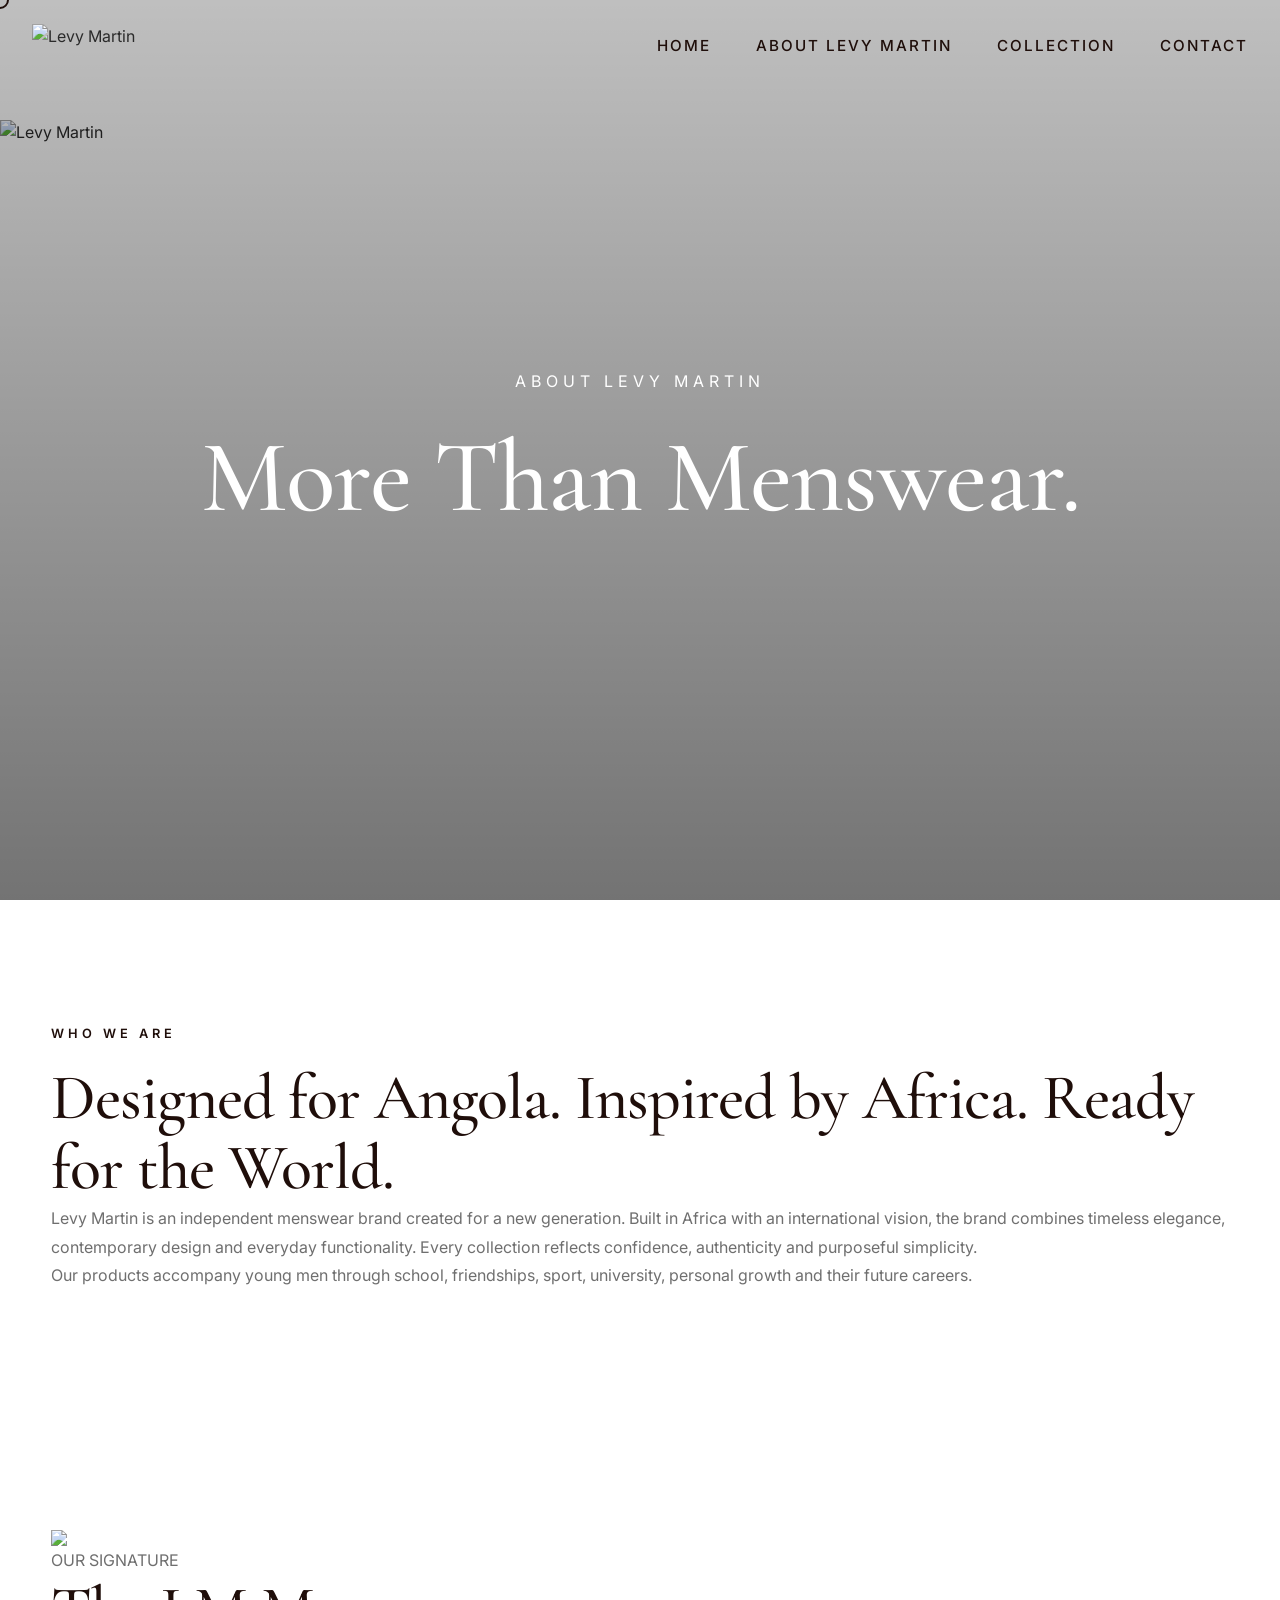
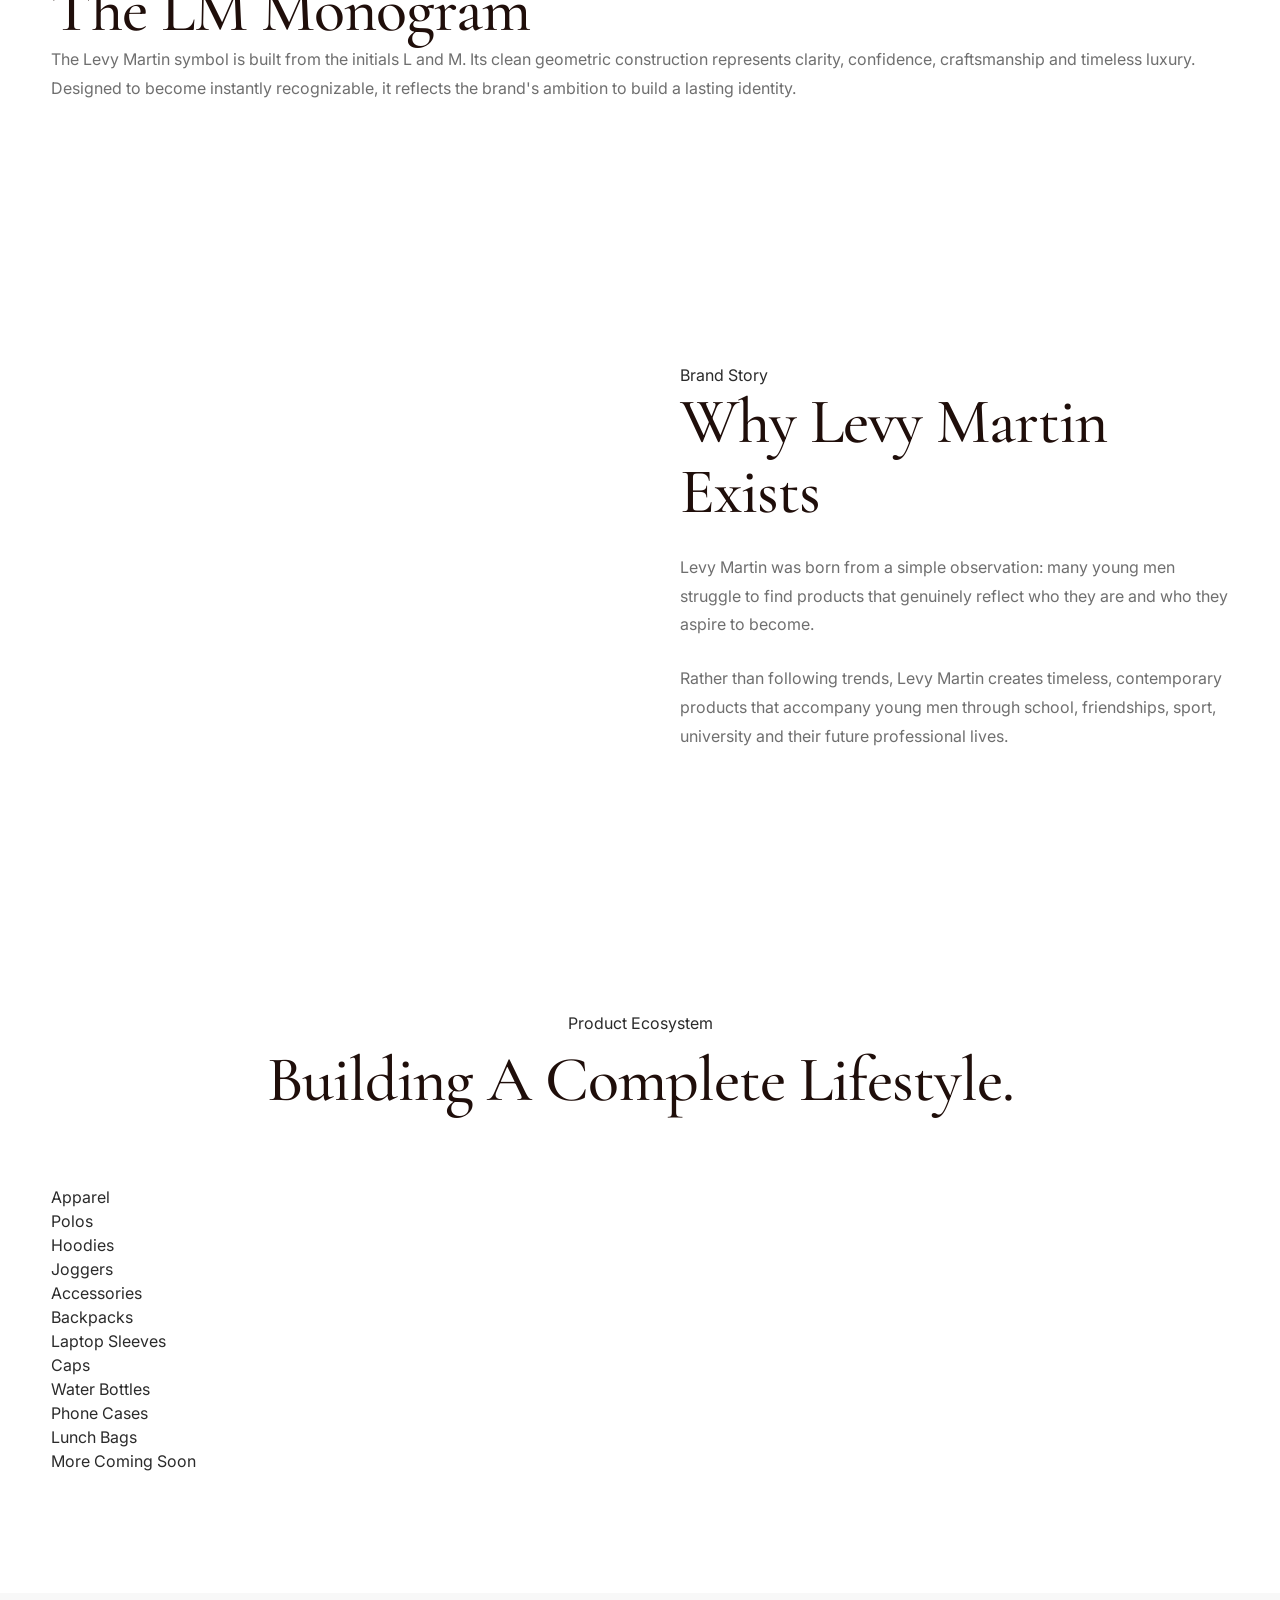
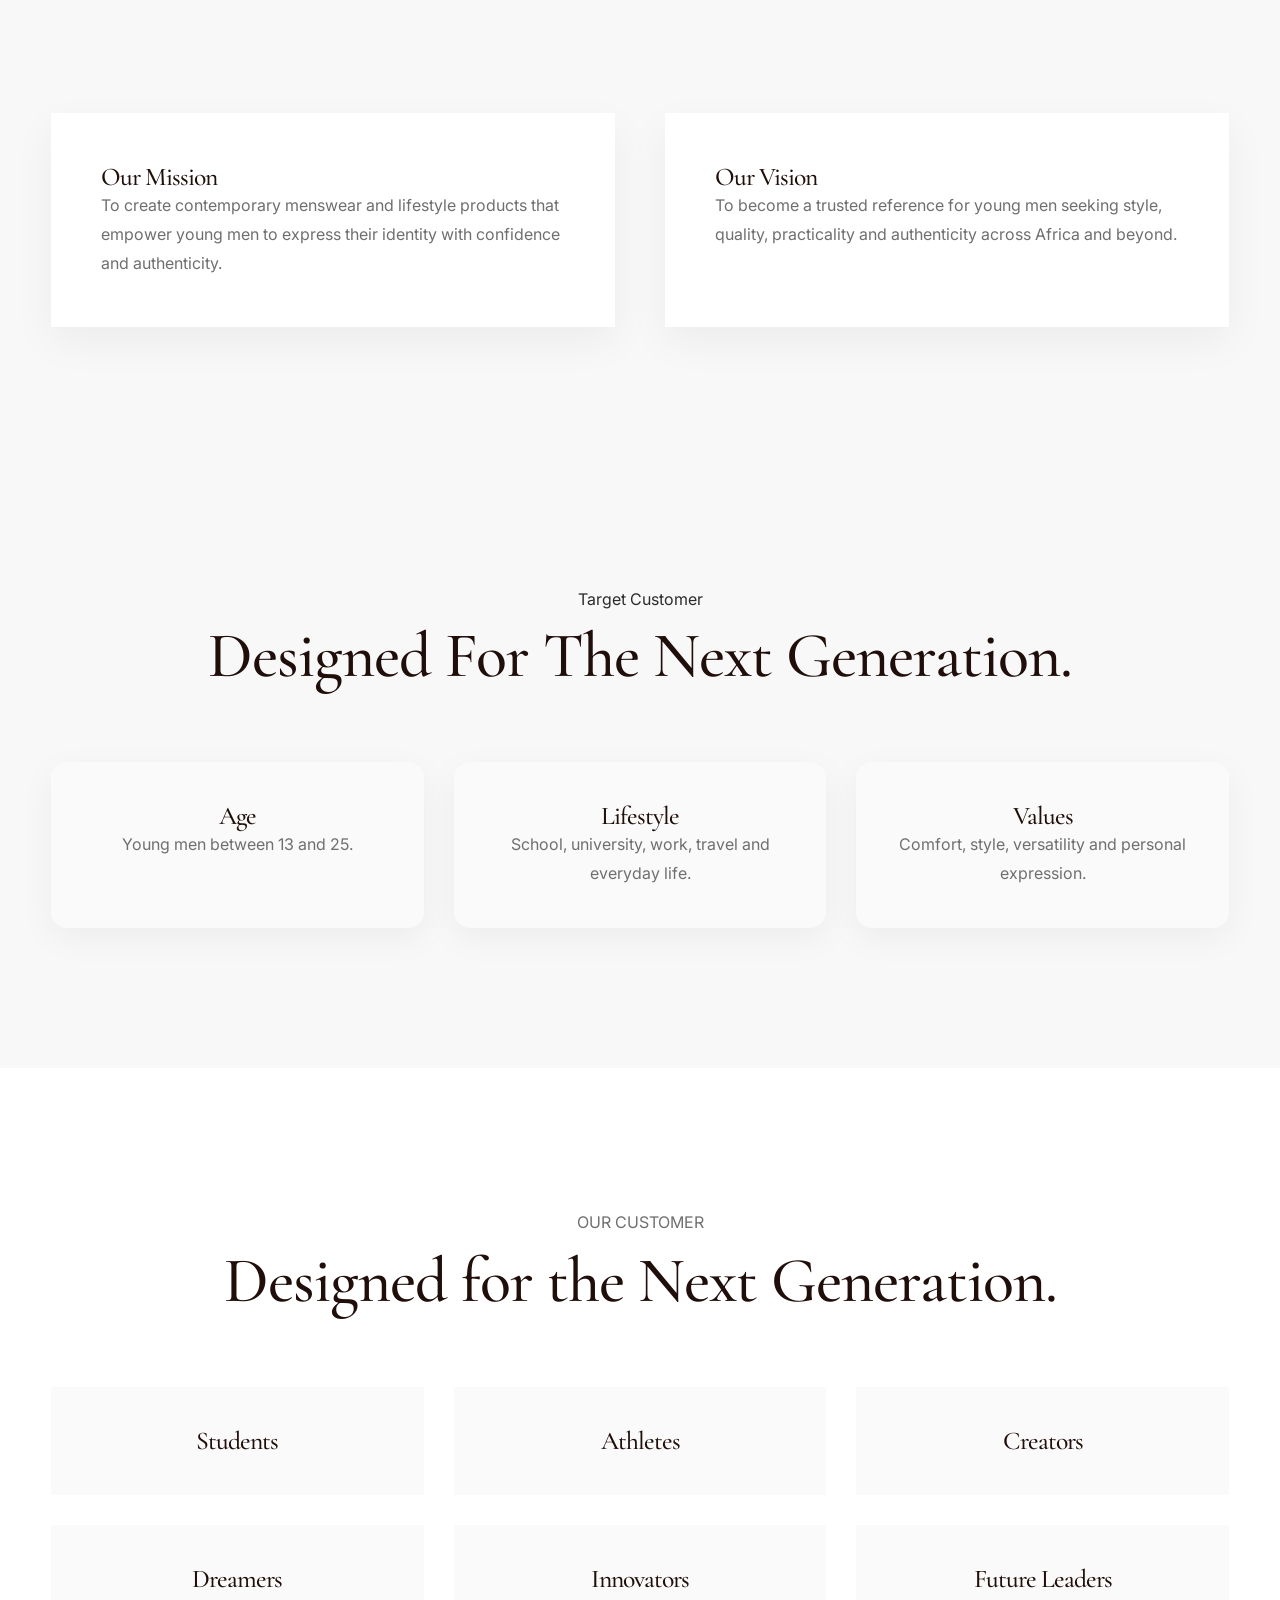
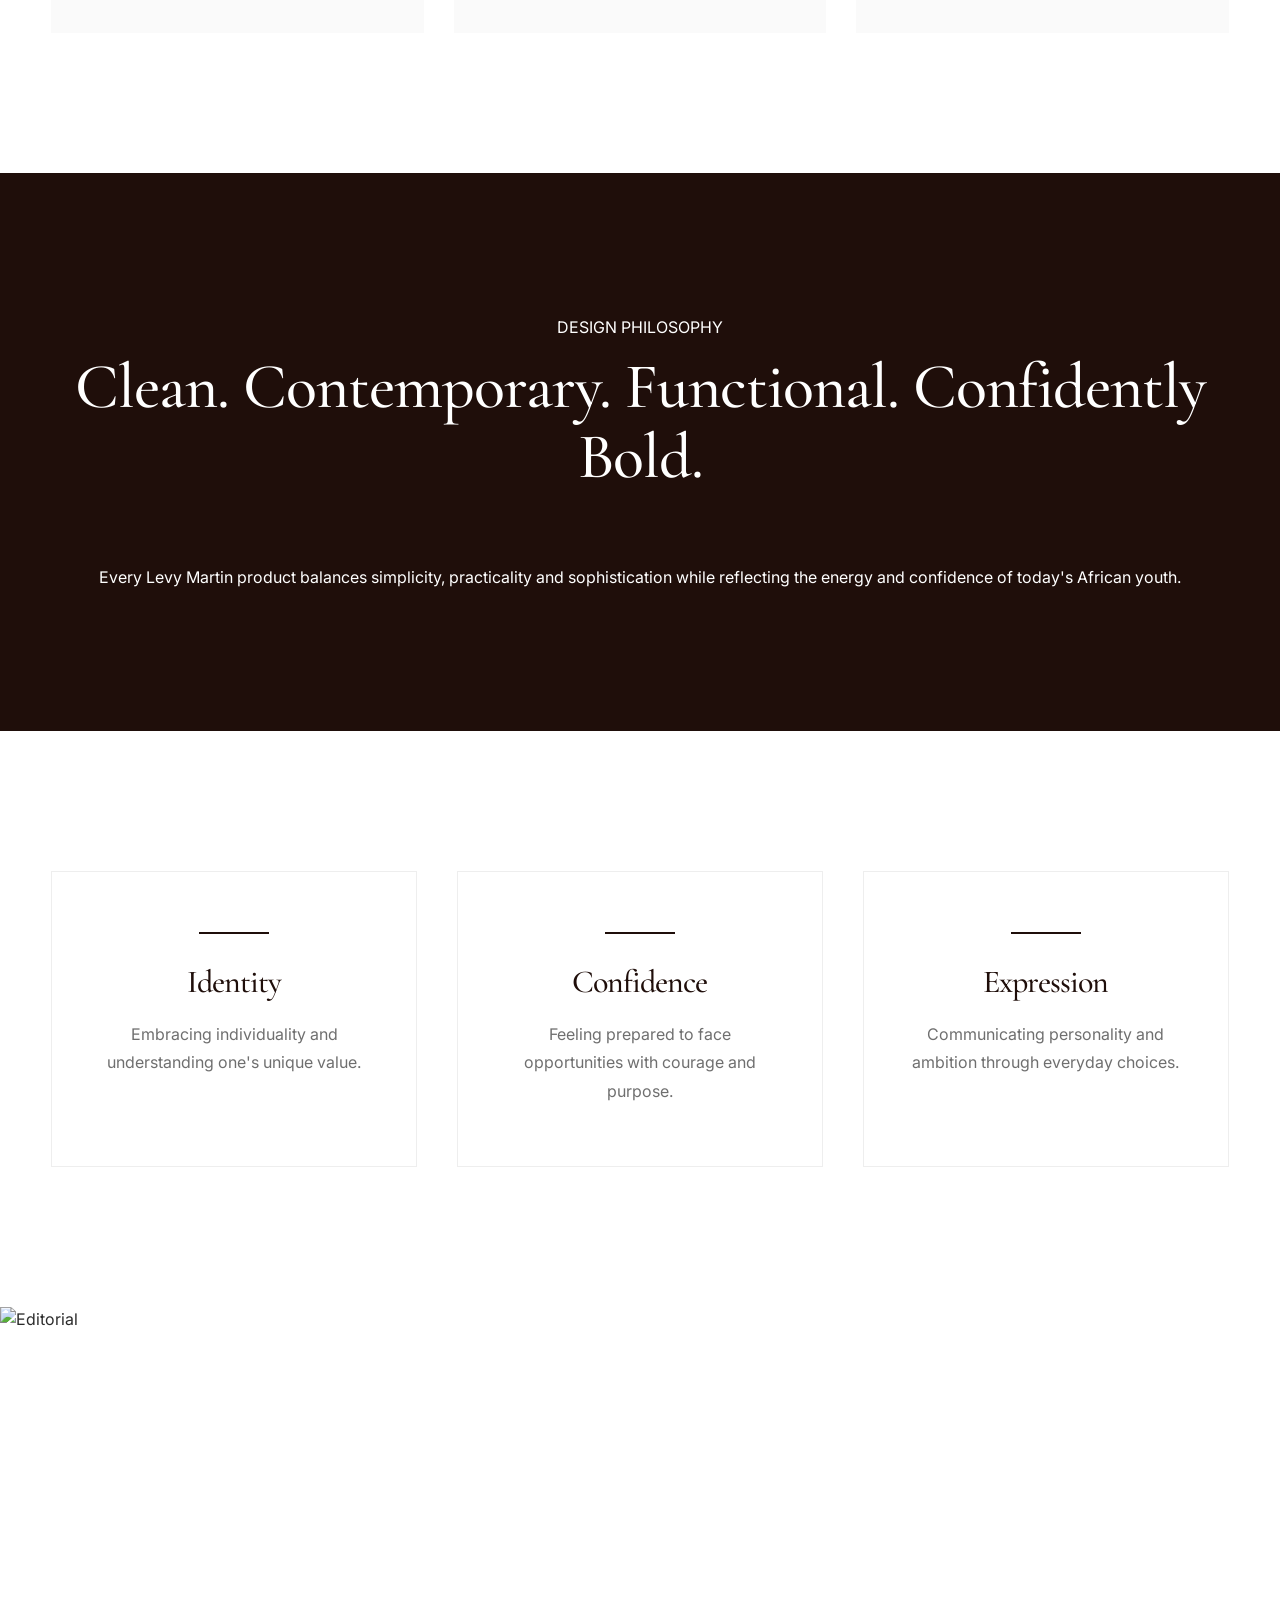
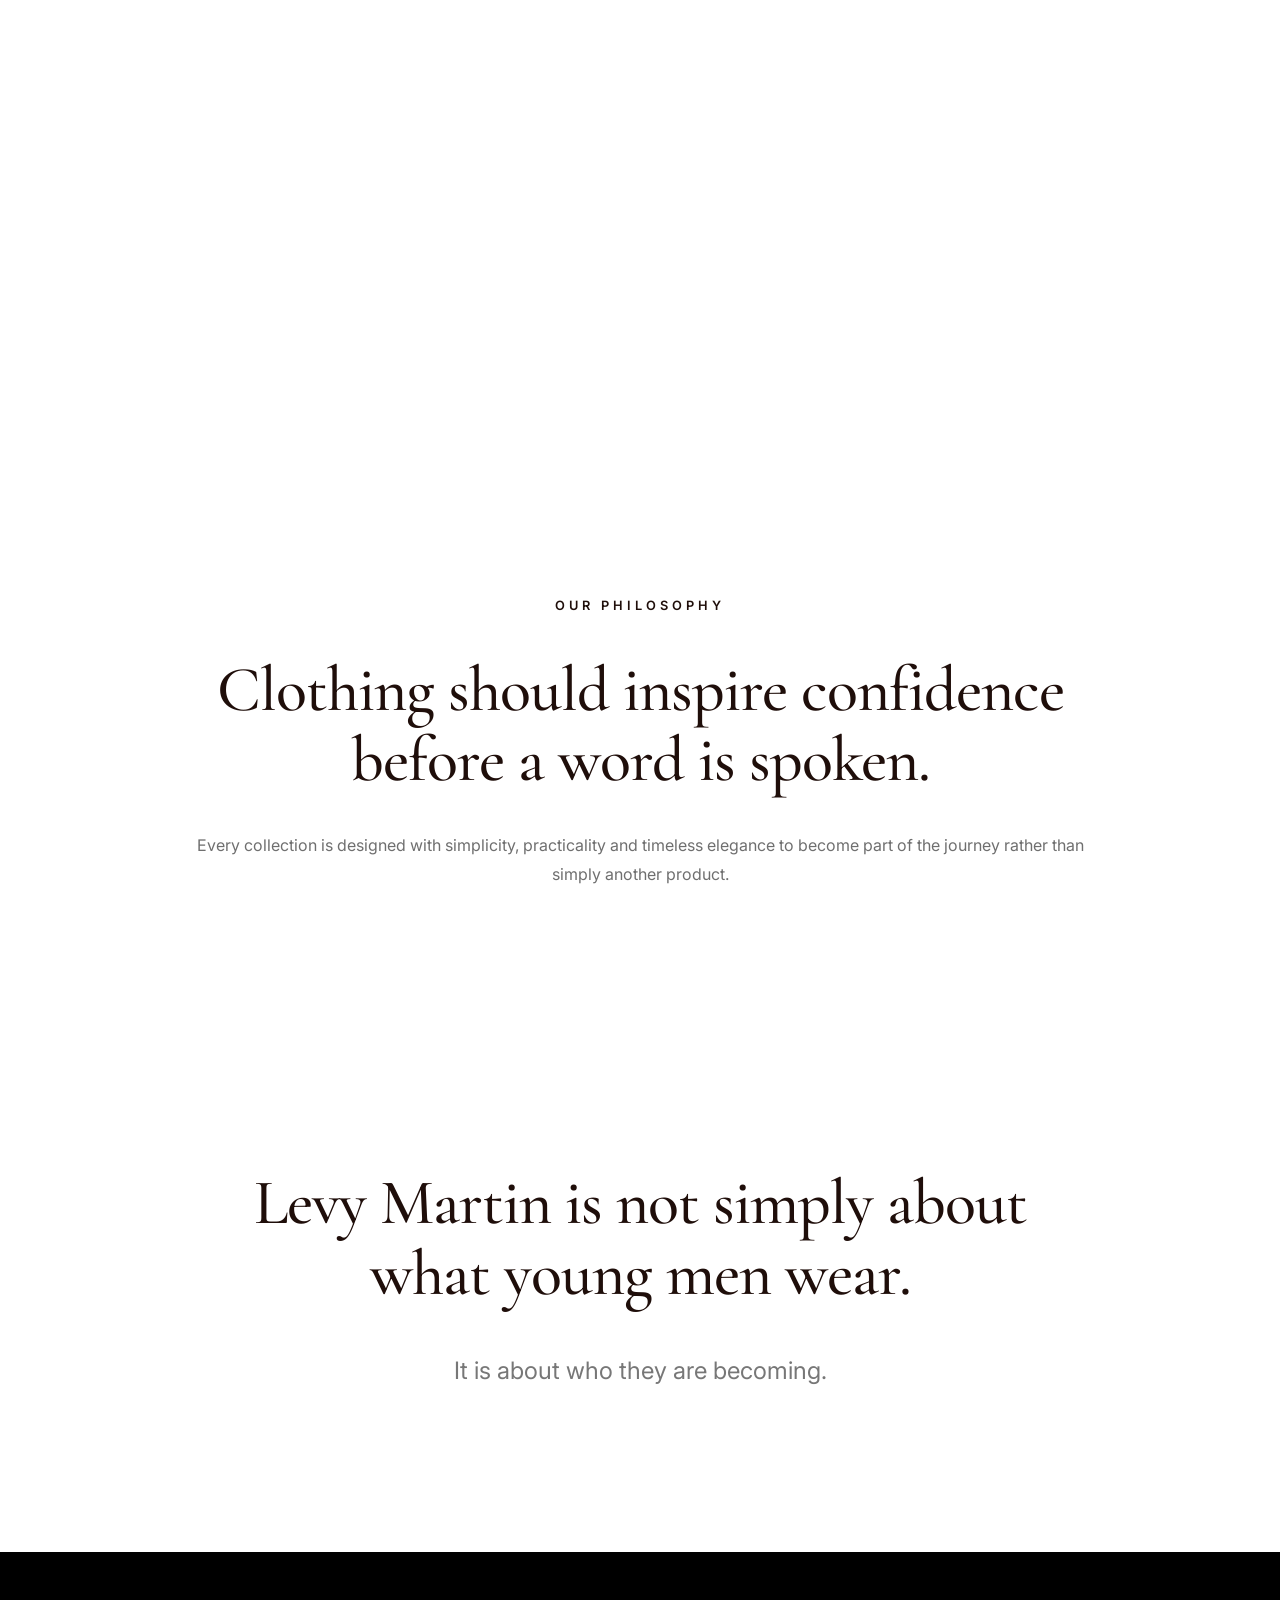
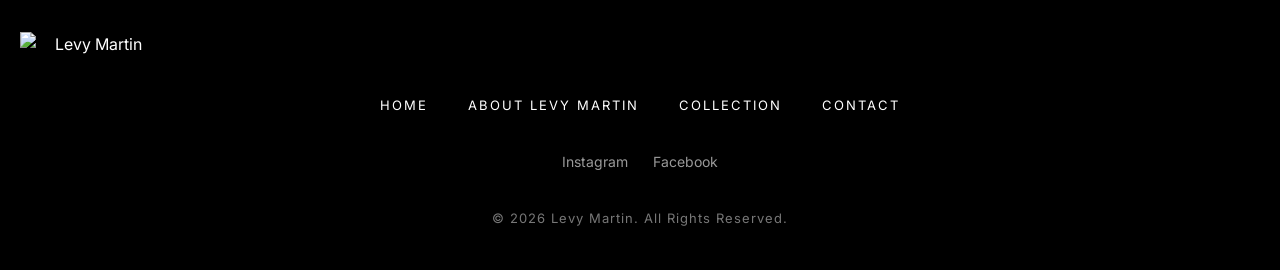
==== about.html @ 37ff94b3 "Add files via upload" ====
<!DOCTYPE html>
<html lang="en">

<head>

    <meta charset="UTF-8">
    <meta name="viewport" content="width=device-width, initial-scale=1.0">

    <title>About | LEVY MARTIN</title>

    <meta name="description"
        content="Learn about Levy Martin, a contemporary menswear and lifestyle brand inspired by Africa and designed for the next generation.">

    <link rel="icon" href="assets/images/logo/favicon.png">

    <!-- Google Fonts -->

    <link rel="preconnect" href="https://fonts.googleapis.com">

    <link rel="preconnect" href="https://fonts.gstatic.com" crossorigin>

    <link href="https://fonts.googleapis.com/css2?family=Cormorant+Garamond:wght@300;400;500;600;700&family=Inter:wght@300;400;500;600;700&display=swap" rel="stylesheet">

    <!-- CSS -->

    <link rel="stylesheet" href="css/reset.css">
    <link rel="stylesheet" href="css/variables.css">
    <link rel="stylesheet" href="css/global.css">
    <link rel="stylesheet" href="css/navigation.css">
    <link rel="stylesheet" href="css/footer.css">
    <link rel="stylesheet" href="css/about.css">
    <link rel="stylesheet" href="css/animations.css">
    <link rel="stylesheet" href="css/responsive.css">

</head>

<body>

    <!-- HEADER -->

    <header>
        <nav class="navbar">

            <a href="index.html" class="logo">

                <img src="assets/images/logo/logo-dark.png" alt="Levy Martin">

            </a>

            <ul class="nav-links">
                <li><a href="index.html">Home</a></li>

                <li><a href="about.html">About Levy Martin</a></li>

                <li><a href="collections.html">Collection</a></li>

                <li><a href="contact.html">Contact</a></li>

            </ul>

            <button class="menu-btn">

                <span></span>
                <span></span>

            </button>

        </nav>

        <div class="mobile-menu">
            <a href="index.html">Home</a>
            <a href="about.html">About Levy Martin</a>
            <a href="collections.html">Collection</a>
            <a href="contact.html">Contact</a>
        </div>

    </header>

    <!-- Loader -->

    <div class="loader">

        <img src="assets/images/logo/logo-dark.png" alt="Levy Martin">

    </div>

    <div class="cursor"></div>

    <!-- Navigation -->

    <!-- Copy the same header from index.html -->

    <header>

        <!-- Use the exact same navigation -->

    </header>

    <!-- Page Hero -->

    <section class="page-hero">

        <img src="assets/images/about/about-hero.png" alt="Levy Martin">

        <div class="overlay">

            <p>ABOUT LEVY MARTIN</p>

            <h1>

            More Than
            Menswear.

            </h1>

        </div>

    </section>

    <!-- Story -->

    <section class="about-story">

        <div class="container">

        

        <div class="about-content">

        <p class="section-title">

        WHO WE ARE

        </p>

        <h2>

        Designed for Angola.
        Inspired by Africa.
        Ready for the World.

        </h2>

        <p>

        Levy Martin is an independent menswear brand created for a new generation.
        Built in Africa with an international vision,
        the brand combines timeless elegance,
        contemporary design and everyday functionality.
        Every collection reflects confidence,
        authenticity and purposeful simplicity.

        </p>

        <p>

        Our products accompany young men through school,
        friendships, sport, university, personal growth and
        their future careers.

        </p>

        </div>

        </div>

    </section>

    <section class="logo-story">

        <div class="container">

        <div class="split-grid">

        <div>

        <img src="assets/images/logo/logo-dark.png">

        </div>

        <div>

        <p class="eyebrow">
        OUR SIGNATURE
        </p>

        <h2>

        The LM Monogram

        </h2>

        <p>

        The Levy Martin symbol is built from the initials
        L and M.
        Its clean geometric construction represents
        clarity,
        confidence,
        craftsmanship and timeless luxury.
        Designed to become instantly recognizable,
        it reflects the brand's ambition to build a lasting identity.

        </p>

        </div>

        </div>

        </div>

    </section>

    <!-- ========================================= -->
    <!-- BRAND STORY -->
    <!-- ========================================= -->

    <section class="brand-story">

        <div class="container">

            <div class="story-grid">

                <div class="story-image">

                    

                </div>

                <div class="story-content">

                    <span class="section-subtitle">

                        Brand Story

                    </span>

                    <h2>

                        Why Levy Martin Exists

                    </h2>

                    <p>

                        Levy Martin was born from a simple observation:
                        many young men struggle to find products that
                        genuinely reflect who they are and who they aspire
                        to become.

                    </p>

                    <p>

                        Rather than following trends,
                        Levy Martin creates timeless,
                        contemporary products that accompany young men
                        through school,
                        friendships,
                        sport,
                        university
                        and their future professional lives.

                    </p>

                </div>

            </div>

        </div>

    </section>

    <!-- ========================================= -->
    <!-- PRODUCT ECOSYSTEM -->
    <!-- ========================================= -->

    <section class="ecosystem-about">

        <div class="container">

            <div class="section-heading">

                <span>Product Ecosystem</span>

                <h2>

                    Building A Complete Lifestyle.

                </h2>

            </div>

            <div class="ecosystem-grid">

                <div>Apparel</div>

                <div>Polos</div>

                <div>Hoodies</div>

                <div>Joggers</div>

                <div>Accessories</div>

                <div>Backpacks</div>

                <div>Laptop Sleeves</div>

                <div>Caps</div>

                <div>Water Bottles</div>

                <div>Phone Cases</div>

                <div>Lunch Bags</div>

                <div>More Coming Soon</div>

            </div>

        </div>

    </section>

    <section class="mission">

        <div class="container">

        <div class="mission-card">

        <h3>

        Our Mission

        </h3>

        <p>

        To create contemporary menswear and lifestyle
        products that empower young men to express their
        identity with confidence and authenticity.

        </p>

        </div>

        <div class="mission-card">

        <h3>

        Our Vision

        </h3>

        <p>

        To become a trusted reference for young men
        seeking style, quality, practicality and authenticity
        across Africa and beyond.

        </p>

        </div>

        </div>

    </section>

    <!-- ========================================= -->
    <!-- TARGET CUSTOMER -->
    <!-- ========================================= -->

    <section class="target-customer">

        <div class="container">

            <div class="section-heading">

                <span>Target Customer</span>

                <h2>

                    Designed For
                    The Next Generation.

                </h2>

            </div>

            <div class="customer-grid">

                <div class="customer-card">

                    <h3>

                        Age

                    </h3>

                    <p>

                        Young men between
                        13 and 25.

                    </p>

                </div>

                <div class="customer-card">

                    <h3>

                        Lifestyle

                    </h3>

                    <p>

                        School,
                        university,
                        work,
                        travel
                        and everyday life.

                    </p>

                </div>

                <div class="customer-card">

                    <h3>

                        Values

                    </h3>

                    <p>

                        Comfort,
                        style,
                        versatility
                        and personal expression.

                    </p>

                </div>

            </div>

        </div>

    </section>

    <section class="customers">

        <div class="container">

        <div class="section-heading">

        <p>

        OUR CUSTOMER

        </p>

        <h2>

        Designed for
        the Next Generation.

        </h2>

        </div>

        <div class="customer-grid">

        <div>

        <h3>

        Students

        </h3>

        </div>

        <div>

        <h3>

        Athletes

        </h3>

        </div>

        <div>

        <h3>

        Creators

        </h3>

        </div>

        <div>

        <h3>

        Dreamers

        </h3>

        </div>

        <div>

        <h3>

        Innovators

        </h3>

        </div>

        <div>

        <h3>

        Future Leaders

        </h3>

        </div>

        </div>

        </div>

    </section>

    <section class="design-philosophy">

        <div class="container">

        <div class="section-heading">

        <p>

        DESIGN PHILOSOPHY

        </p>

        <h2>

        Clean.
        Contemporary.
        Functional.
        Confidently Bold.

        </h2>

        </div>

        <p>

        Every Levy Martin product balances simplicity,
        practicality and sophistication while reflecting the
        energy and confidence of today's African youth.

        </p>

        </div>

    </section>

    <!-- Values -->

    <section class="values">

        <div class="container">

            <div class="value-card fade-up">

                <h3>Identity</h3>

                <p>

                    Embracing individuality and understanding one's unique value.

                </p>

            </div>

            <div class="value-card fade-up">

                <h3>Confidence</h3>

                <p>

                    Feeling prepared to face opportunities with courage and purpose.

                </p>

            </div>

            <div class="value-card fade-up">

                <h3>Expression</h3>

                <p>

                    Communicating personality and ambition through everyday choices.

                </p>

            </div>

        </div>

    </section>

    <!-- Image -->

    <section class="editorial">

        <img src="assets/images/hero/pattern.jpg" alt="Editorial">

    </section>

    <!-- Philosophy -->

    <section class="philosophy fade-up">

        <div class="container-mini">

            <p class="section-title">

                OUR PHILOSOPHY

            </p>

            <h2>

                Clothing should inspire confidence before a word is spoken.

            </h2>

            <p>

                Every collection is designed with simplicity, practicality and timeless
                elegance to become part of the journey rather than simply another
                product.

            </p>

        </div>

    </section>

    <section class="brand-quote">

        <div class="container-mini">

        <h2>

        Levy Martin is not simply about what young men wear.

        </h2>

        <p>

        It is about who they are becoming.

        </p>

        </div>

    </section>

    

    <!-- FOOTER -->

    <footer class="footer">

        <div class="footer-logo">
            <img src="assets/images/logo/logo-dark.png" alt="Levy Martin">
        </div>

        <div class="footer-links">

            <a href="index.html">Home</a>

            <a href="about.html">About Levy Martin</a>

            <a href="collections.html">Collection</a>

            <a href="contact.html">Contact</a>

        </div>

        <div class="footer-social">

            <a href="#">Instagram</a>

            <a href="#">Facebook</a>

        </div>

        <p class="copyright">
            © 2026 Levy Martin. All Rights Reserved.
        </p>

    </footer>

    <button class="back-to-top">

        ↑

    </button>

    <script src="js/navigation.js"></script>
    <script src="js/animations.js"></script>
    <script src="js/cursor.js"></script>
    <script src="js/app.js"></script>

</body>

</html>
---- css/variables.css ----
/* ========================================
   LEVY MARTIN
   VARIABLES
======================================== */

:root{

    /* =====================================
       COLORS
    ===================================== */

    --color-primary: #1F0E0A;
    --color-secondary: #BEC0B7;
    --color-white: #FFFFFF;

    --color-black: #111111;

    --color-text: #2B2B2B;
    --color-text-light: #6F6F6F;

    --color-border: #E5E5E5;

    --color-success: #2E7D32;
    --color-danger: #C62828;


    /* =====================================
       TYPOGRAPHY
    ===================================== */

    --font-heading: "Cormorant Garamond", serif;
    --font-body: "Inter", sans-serif;


    /* =====================================
       FONT SIZES
    ===================================== */

    --fs-xs: 0.75rem;
    --fs-sm: 0.875rem;
    --fs-md: 1rem;
    --fs-lg: 1.125rem;
    --fs-xl: 1.5rem;
    --fs-2xl: 2rem;
    --fs-3xl: 3rem;
    --fs-4xl: 4rem;
    --fs-5xl: 5rem;
    --fs-6xl: 7rem;


    /* =====================================
       FONT WEIGHTS
    ===================================== */

    --fw-light:300;
    --fw-normal:400;
    --fw-medium:500;
    --fw-semibold:600;
    --fw-bold:700;


    /* =====================================
       LINE HEIGHT
    ===================================== */

    --line-tight:1.1;
    --line-normal:1.5;
    --line-relaxed:1.8;


    /* =====================================
       LETTER SPACING
    ===================================== */

    --letter-tight:-1px;
    --letter-normal:0;
    --letter-wide:2px;
    --letter-extra:5px;


    /* =====================================
       SPACING
    ===================================== */

    --space-1:0.25rem;
    --space-2:0.5rem;
    --space-3:0.75rem;
    --space-4:1rem;
    --space-5:1.5rem;
    --space-6:2rem;
    --space-7:3rem;
    --space-8:4rem;
    --space-9:6rem;
    --space-10:8rem;
    --space-11:10rem;


    /* =====================================
       CONTAINER
    ===================================== */

    --container-width:1400px;
    --container-small:1200px;
    --container-mini:900px;


    /* =====================================
       BORDER RADIUS
    ===================================== */

    --radius-sm:4px;
    --radius-md:8px;
    --radius-lg:16px;
    --radius-xl:30px;
    --radius-circle:50%;


    /* =====================================
       SHADOWS
    ===================================== */

    --shadow-sm:0 2px 10px rgba(0,0,0,.05);

    --shadow-md:0 10px 30px rgba(0,0,0,.08);

    --shadow-lg:0 20px 60px rgba(0,0,0,.15);


    /* =====================================
       TRANSITIONS
    ===================================== */

    --transition-fast:.25s ease;

    --transition-normal:.4s ease;

    --transition-slow:.8s ease;


    /* =====================================
       HEADER
    ===================================== */

    --header-height:90px;


    /* =====================================
       Z INDEX
    ===================================== */

    --z-loader:99999;
    --z-menu:9999;
    --z-header:1000;
    --z-dropdown:100;
    --z-overlay:90;


    /* =====================================
       BUTTONS
    ===================================== */

    --button-height:58px;
    --button-padding:0 40px;


}
---- css/global.css ----
/* ========================================
   GLOBAL STYLES
   Levy Martin
======================================== */

/* ========== BODY ========== */

body{
    font-family:var(--font-body);
    font-size:var(--fs-md);
    font-weight:var(--fw-normal);
    line-height:var(--line-normal);
    color:var(--color-text);
    background:var(--color-white);
    overflow-x:hidden;
}

/* ========== CONTAINER ========== */

.container{
    width:min(92%, var(--container-width));
    margin:auto;
}

.container-small{
    width:min(90%, var(--container-small));
    margin:auto;
}

.container-mini{
    width:min(90%, var(--container-mini));
    margin:auto;
}

/* ========== SECTIONS ========== */

section{
    padding:120px 0;
}

/* ========== HEADINGS ========== */

h1,
h2,
h3,
h4,
h5,
h6{

    font-family:var(--font-heading);

    color:var(--color-primary);

    line-height:1.1;

    letter-spacing:-1px;

    font-weight:500;

}

h1{
    font-size:clamp(3.5rem,8vw,7rem);
}

h2{
    font-size:clamp(2.5rem,5vw,4.5rem);
}

h3{
    font-size:clamp(1.4rem,2vw,2rem);
}

h4{
    font-size:1.4rem;
}

/* ========== PARAGRAPH ========== */

p{

    color:var(--color-text-light);

    font-size:1rem;

    line-height:1.8;

}

/* ========== SECTION TITLE ========== */

.section-title{

    display:inline-block;

    margin-bottom:18px;

    font-size:.8rem;

    letter-spacing:4px;

    color:var(--color-primary);

    text-transform:uppercase;

    font-weight:600;

}

/* ========== SECTION HEADING ========== */

.section-heading{

    text-align:center;

    margin-bottom:70px;

}

.section-heading h2{

    margin-top:10px;

}

/* ========== BUTTONS ========== */

.btn{

    display:inline-flex;

    align-items:center;

    justify-content:center;

    padding:18px 42px;

    background:var(--color-primary);

    color:var(--color-white);

    font-weight:600;

    letter-spacing:1px;

    text-transform:uppercase;

    transition:var(--transition-normal);

    border:1px solid var(--color-primary);

}

.btn:hover{

    background:transparent;

    color:var(--color-primary);

}

/* White Button */

.btn-light{

    background:var(--color-white);

    color:var(--color-primary);

    border:1px solid var(--color-white);

}

.btn-light:hover{

    background:transparent;

    color:var(--color-white);

}

/* Outline */

.btn-outline{

    background:transparent;

    border:1px solid var(--color-primary);

    color:var(--color-primary);

}

.btn-outline:hover{

    background:var(--color-primary);

    color:white;

}

/* ========== IMAGES ========== */

img{

    width:100%;

    object-fit:cover;

}

/* ========== LINKS ========== */

a{

    transition:var(--transition-fast);

}

/* ========== FORMS ========== */

input,
textarea{

    width:100%;

    padding:18px;

    border:1px solid var(--color-border);

    font-size:1rem;

    background:white;

}

input:focus,
textarea:focus{

    border-color:var(--color-primary);

}

/* ========== SPACING HELPERS ========== */

.mt-1{margin-top:1rem;}
.mt-2{margin-top:2rem;}
.mt-3{margin-top:3rem;}
.mt-4{margin-top:4rem;}

.mb-1{margin-bottom:1rem;}
.mb-2{margin-bottom:2rem;}
.mb-3{margin-bottom:3rem;}
.mb-4{margin-bottom:4rem;}

/* ========== GRID ========== */

.grid-2{

    display:grid;

    grid-template-columns:repeat(2,1fr);

    gap:60px;

}

.grid-3{

    display:grid;

    grid-template-columns:repeat(3,1fr);

    gap:40px;

}

.grid-4{

    display:grid;

    grid-template-columns:repeat(4,1fr);

    gap:30px;

}

/* ========== CARDS ========== */

.card{

    background:white;

    overflow:hidden;

}

/* ========== SCROLLBAR ========== */

::-webkit-scrollbar{

    width:8px;

}

::-webkit-scrollbar-track{

    background:#f5f5f5;

}

::-webkit-scrollbar-thumb{

    background:var(--color-primary);

}

::-webkit-scrollbar-thumb:hover{

    background:#000;

}

/* ========== SELECTION ========== */

::selection{

    background:var(--color-primary);

    color:white;

}

/* ========== UTILITIES ========== */

.text-center{

    text-align:center;

}

.text-left{

    text-align:left;

}

.text-right{

    text-align:right;

}

.hidden{

    display:none;

}

/* ========== LOADER ========== */

.loader{

    position:fixed;

    inset:0;

    background:white;

    display:flex;

    justify-content:center;

    align-items:center;

    z-index:var(--z-loader);

}

.loader img{

    width:120px;

}

/* ========== CUSTOM CURSOR ========== */

.cursor{

    width:20px;

    height:20px;

    border:1px solid var(--color-primary);

    border-radius:50%;

    position:fixed;

    pointer-events:none;

    transform:translate(-50%,-50%);

    z-index:99999;

}


/*=========================================
BACK TO TOP
=========================================*/

.back-to-top{

    position:fixed;

    right:35px;

    bottom:35px;

    width:55px;

    height:55px;

    border:none;

    border-radius:50%;

    background:var(--color-primary);

    color:white;

    font-size:1.2rem;

    cursor:pointer;

    opacity:0;

    visibility:hidden;

    transition:.35s;

    z-index:999;

}

.back-to-top.show{

    opacity:1;

    visibility:visible;

}

.back-to-top:hover{

    transform:translateY(-5px);

}

/*=========================================
NOTIFICATION
=========================================*/

.notification{

    position:fixed;

    top:30px;

    right:30px;

    background:var(--color-primary);

    color:white;

    padding:18px 30px;

    border-radius:8px;

    transform:translateX(120%);

    transition:.35s;

    z-index:99999;

    box-shadow:0 20px 50px rgba(0,0,0,.15);

}

.notification.show{

    transform:translateX(0);

}

.wishlist-link{

    position:relative;

}

.wishlist-count{

    position:absolute;

    top:-10px;

    right:-12px;

    width:18px;

    height:18px;

    border-radius:50%;

    background:var(--color-primary);

    color:white;

    display:flex;

    justify-content:center;

    align-items:center;

    font-size:.65rem;

}
---- css/navigation.css ----
/* ========================================
   NAVIGATION
   Levy Martin
======================================== */

/* Header */

header{
    position:fixed;
    top:0;
    left:0;
    width:100%;
    z-index:var(--z-header);
    transition:var(--transition-normal);
}

/* Header when scrolling */

header.scrolled{
    background:rgba(255,255,255,.96);
    backdrop-filter:blur(18px);
    box-shadow:0 10px 35px rgba(0,0,0,.08);
}

/* Navbar */

.navbar{
    width:min(95%, var(--container-width));
    margin:auto;
    height:var(--header-height);

    display:flex;
    align-items:center;
    justify-content:space-between;
}

/* Logo */

.logo img{
    height:42px;
    width:auto;
    transition:var(--transition-fast);
}

.logo:hover img{
    transform:scale(1.05);
}

/* Navigation */

.nav-links{
    display:flex;
    align-items:center;
    gap:45px;
}

.nav-links a{
    position:relative;
    font-size:.95rem;
    font-weight:500;
    color:var(--color-primary);
    text-transform:uppercase;
    letter-spacing:2px;
}

/* Animated underline */

.nav-links a::after{

    content:"";

    position:absolute;

    left:0;

    bottom:-8px;

    width:0;

    height:1px;

    background:var(--color-primary);

    transition:.35s;

}

.nav-links a:hover::after{

    width:100%;

}

/* Right Side */

.nav-icons{
    display:flex;
    align-items:center;
    gap:25px;
}

.nav-icons a{

    font-size:.85rem;

    text-transform:uppercase;

    letter-spacing:2px;

    color:var(--color-primary);

    position:relative;

}

.nav-icons a::after{

    content:"";

    position:absolute;

    bottom:-6px;

    left:0;

    width:0;

    height:1px;

    background:var(--color-primary);

    transition:.3s;

}

.nav-icons a:hover::after{

    width:100%;

}

/* Mobile Button */

.menu-btn{

    display:none;

    width:45px;

    height:45px;

    justify-content:center;

    align-items:center;

    flex-direction:column;

    gap:6px;

}

.menu-btn span{

    width:28px;

    height:2px;

    background:var(--color-primary);

    transition:.4s;

}

/* Animated Burger */

.menu-btn.active span:nth-child(1){

    transform:rotate(45deg) translateY(6px);

}

.menu-btn.active span:nth-child(2){

    transform:rotate(-45deg) translateY(-6px);

}

/* Mobile Menu */

.mobile-menu{

    position:fixed;

    inset:0;

    background:#fff;

    display:flex;

    justify-content:center;

    align-items:center;

    flex-direction:column;

    gap:35px;

    opacity:0;
    visibility:hidden;
    pointer-events:none;

    transform:translateY(-30px);

    transition:opacity .35s ease,
               transform .35s ease,
               visibility .35s;

    z-index:999;
}

.mobile-menu.active{

    opacity:1;
    visibility:visible;
    pointer-events:auto;

    transform:translateY(0);

}

.mobile-menu a{

    font-size:2rem;

    font-family:var(--font-heading);

    color:var(--color-primary);

}

/* Hover Effect */

.mobile-menu a:hover{

    opacity:.6;

}

/* Search / Cart Count */

.badge{

    width:18px;

    height:18px;

    border-radius:50%;

    background:var(--color-primary);

    color:white;

    font-size:.65rem;

    display:flex;

    justify-content:center;

    align-items:center;

    position:absolute;

    top:-10px;

    right:-10px;

}

/* Transparent Hero */

.hero + *{

    margin-top:0;

}

.cart-link{

    position:relative;

}

.cart-count{

    position:absolute;

    top:-10px;

    right:-14px;

    width:20px;

    height:20px;

    border-radius:50%;

    background:var(--color-primary);

    color:white;

    display:flex;

    justify-content:center;

    align-items:center;

    font-size:.65rem;

    font-weight:600;

}
---- css/footer.css ----
.footer{

    background:#000;

    color:#fff;

    padding:80px 20px 40px;

    text-align:center;

}

.footer-logo img{

    width:140px;

    margin-bottom:40px;

}

.footer-links{

    display:flex;

    justify-content:center;

    gap:40px;

    flex-wrap:wrap;

    margin-bottom:35px;

}

.footer-links a{

    color:#fff;

    text-decoration:none;

    text-transform:uppercase;

    font-size:13px;

    letter-spacing:2px;

    transition:.3s;

}

.footer-links a:hover{

    opacity:.6;

}

.footer-social{

    display:flex;

    justify-content:center;

    gap:25px;

    margin-bottom:35px;

}

.footer-social a{

    color:#999;

    text-decoration:none;

    font-size:14px;

}

.footer-social a:hover{

    color:white;

}

.copyright{

    color:#777;

    font-size:13px;

    letter-spacing:1px;

}

@media(max-width:768px){

.footer-links{

    flex-direction:column;

    gap:15px;

}

.footer-social{

    flex-direction:column;

    gap:12px;

}

}
---- css/about.css ----
/* ========================================
   ABOUT PAGE
   Levy Martin
======================================== */

/* ==========================
   PAGE HERO
========================== */

.page-hero{
    position:relative;
    height:100vh;
    overflow:hidden;
}

.page-hero img{
    width:100%;
    height:100%;
    object-fit:cover;
}

.page-hero::after{
    content:"";
    position:absolute;
    inset:0;
    background:linear-gradient(
        rgba(0,0,0,.25),
        rgba(0,0,0,.55)
    );
}

.page-hero .overlay{
    position:absolute;
    inset:0;
    display:flex;
    flex-direction:column;
    justify-content:center;
    align-items:center;
    text-align:center;
    z-index:2;
}

.page-hero p{
    color:white;
    text-transform:uppercase;
    letter-spacing:5px;
    margin-bottom:25px;
}

.page-hero h1{
    color:white;
    max-width:900px;
}

/* ==========================
   STORY
========================== */

.story{
    background:#fafafa;
}

.story .container-mini{
    text-align:center;
}

.story h2{
    margin:20px 0 35px;
}

.story p:last-child{
    max-width:720px;
    margin:auto;
}

/* ==========================
   VALUES
========================== */

.values{
    padding:140px 0;
}

.values .container{
    display:grid;
    grid-template-columns:repeat(3,1fr);
    gap:40px;
}

.value-card{
    padding:60px 45px;
    background:white;
    text-align:center;
    transition:.4s ease;
    border:1px solid #eeeeee;
}

.value-card:hover{
    transform:translateY(-12px);
    box-shadow:0 25px 60px rgba(0,0,0,.08);
}

.value-card h3{
    margin-bottom:20px;
    font-size:2rem;
}

.value-card p{
    line-height:1.8;
}

/* ==========================
   EDITORIAL
========================== */

.editorial{
    padding:0;
}

.editorial img{
    width:100%;
    height:85vh;
    object-fit:cover;
}

/* ==========================
   PHILOSOPHY
========================== */

.philosophy{
    background:white;
}

.philosophy .container-mini{
    text-align:center;
}

.philosophy h2{
    margin:20px 0 35px;
}

/* ==========================
   CTA
========================== */

.about-cta{
    background:var(--color-primary);
    color:white;
    text-align:center;
}

.about-cta h2{
    color:white;
    margin-bottom:35px;
}

.about-cta .btn{
    background:white;
    color:var(--color-primary);
    border:1px solid white;
}

.about-cta .btn:hover{
    background:transparent;
    color:white;
}

/* ==========================
   IMAGE EFFECT
========================== */

.editorial{
    overflow:hidden;
}

.editorial img{
    transition:1.4s ease;
}

.editorial:hover img{
    transform:scale(1.05);
}

/* ==========================
   VALUE CARD ICON SPACE
========================== */

.value-card::before{
    content:"";
    display:block;
    width:70px;
    height:2px;
    background:var(--color-primary);
    margin:0 auto 30px;
}

/* ==========================
   RESPONSIVE
========================== */

@media(max-width:992px){

    .values .container{
        grid-template-columns:1fr;
    }

    .page-hero{
        height:75vh;
    }

}

@media(max-width:768px){

    .page-hero h1{
        font-size:3rem;
    }

    .editorial img{
        height:60vh;
    }

    .value-card{
        padding:45px 30px;
    }

}

@media(max-width:576px){

    .page-hero{
        height:65vh;
    }

    .page-hero p{
        letter-spacing:3px;
        font-size:.75rem;
    }

    .page-hero h1{
        font-size:2.3rem;
    }

}

/*==================================
MISSION
==================================*/

.mission{

padding:120px 0;

background:#f8f8f8;

}

.mission .container{

display:grid;

grid-template-columns:repeat(2,1fr);

gap:50px;

}

.mission-card{

background:#fff;

padding:50px;

box-shadow:0 15px 40px rgba(0,0,0,.05);

}

/*==================================
CUSTOMERS
==================================*/

.customers{

padding:140px 0;

}

.customer-grid{

display:grid;

grid-template-columns:repeat(3,1fr);

gap:30px;

margin-top:60px;

}

.customer-grid div{

padding:40px;

background:#fafafa;

text-align:center;

}

/*==================================
DESIGN PHILOSOPHY
==================================*/

.design-philosophy{

padding:140px 0;

background:#1F0E0A;

text-align:center;

}

.design-philosophy h2,
.design-philosophy p{

color:white;

}

/*==================================
QUOTE
==================================*/

.brand-quote{

padding:160px 0;

text-align:center;

}

.brand-quote h2{

max-width:900px;

margin:auto;

}

.brand-quote p{

margin-top:40px;

font-size:1.5rem;

color:#777;

}

@media(max-width:900px){

.mission .container,
.customer-grid{

grid-template-columns:1fr;

}

}

/*======================================
BRAND STORY
======================================*/

.brand-story{

    padding:140px 0;

    background:#fff;

}

.story-grid{

    display:grid;

    grid-template-columns:1fr 1fr;

    gap:80px;

    align-items:center;

}

.story-image img{

    width:100%;

    border-radius:18px;

    display:block;

}

.story-content p{

    margin-top:25px;

}

@media(max-width:991px){

.story-grid{

grid-template-columns:1fr;

}

}

/*======================================
TARGET CUSTOMER
======================================*/

.target-customer{

padding:140px 0;

background:#f8f8f8;

}

.customer-grid{

display:grid;

grid-template-columns:repeat(3,1fr);

gap:30px;

margin-top:60px;

}

.customer-card{

padding:45px;

background:white;

border-radius:16px;

text-align:center;

box-shadow:0 10px 35px rgba(0,0,0,.05);

}

@media(max-width:900px){

.customer-grid{

grid-template-columns:1fr;

}

}
---- css/animations.css ----
/* ==========================================
   LEVY MARTIN
   ANIMATIONS
========================================== */

/* Fade Up */

.fade-up{

    opacity:0;

    transform:translateY(60px);

    transition:1s ease;

}

.fade-up.show{

    opacity:1;

    transform:translateY(0);

}

/* Fade Left */

.fade-left{

    opacity:0;

    transform:translateX(-80px);

    transition:1s ease;

}

.fade-left.show{

    opacity:1;

    transform:translateX(0);

}

/* Fade Right */

.fade-right{

    opacity:0;

    transform:translateX(80px);

    transition:1s ease;

}

.fade-right.show{

    opacity:1;

    transform:translateX(0);

}

/* Fade */

.fade{

    opacity:0;

    transition:1.2s;

}

.fade.show{

    opacity:1;

}

/* Scale */

.scale{

    opacity:0;

    transform:scale(.9);

    transition:1s ease;

}

.scale.show{

    opacity:1;

    transform:scale(1);

}

/* Hero Text */

.hero-content>*{

    opacity:0;

    transform:translateY(50px);

    animation:heroReveal 1s forwards;

}

.hero-content p{

    animation-delay:.3s;

}

.hero-content h1{

    animation-delay:.6s;

}

.hero-content .btn{

    animation-delay:.9s;

}

@keyframes heroReveal{

    to{

        opacity:1;

        transform:translateY(0);

    }

}

/* Button Hover */

.btn{

    position:relative;

    overflow:hidden;

}

.btn::before{

    content:"";

    position:absolute;

    top:0;

    left:-100%;

    width:100%;

    height:100%;

    background:rgba(255,255,255,.15);

    transition:.5s;

}

.btn:hover::before{

    left:100%;

}

/* Product Card */

.product-card{

    transition:.5s;

}

.product-card:hover{

    transform:translateY(-12px);

}

/* Image Zoom */

.product-card img,

.journal img,

.featured img{

    transition:1s;

}

/* Navigation */

.nav-links a{

    transition:.35s;

}

.nav-links a:hover{

    color:#777;

}

/* Footer Links */

.footer-column a{

    transition:.35s;

}

/* Loader */

.loader{

    transition:opacity .8s ease,

               visibility .8s ease;

}

.loader.hide{

    opacity:0;

    visibility:hidden;

}

/* Cursor */

.cursor{

    transition:

        transform .15s linear,

        width .3s,

        height .3s,

        background .3s;

}

.cursor.active{

    width:55px;

    height:55px;

    background:rgba(31,14,10,.08);

}

/* Floating Images */

.product-card img:hover{

    transform:scale(1.06);

}

/* Journal */

.journal article:hover{

    transform:translateY(-8px);

}

.journal article{

    transition:.4s;

}

/* Newsletter */

.newsletter button{

    transition:.4s;

}

.newsletter button:hover{

    transform:translateY(-3px);

}

/* Smooth Appearance */

section{

    animation:sectionFade 1s ease;

}

@keyframes sectionFade{

    from{

        opacity:0;

    }

    to{

        opacity:1;

    }

}

/* Scroll Indicator */

.scroll-indicator{

    position:absolute;

    bottom:40px;

    left:50%;

    transform:translateX(-50%);

    width:2px;

    height:70px;

    background:rgba(255,255,255,.35);

    overflow:hidden;

}

.scroll-indicator span{

    position:absolute;

    width:100%;

    height:25px;

    background:white;

    animation:scroll 2s infinite;

}

@keyframes scroll{

    from{

        transform:translateY(-30px);

    }

    to{

        transform:translateY(80px);

    }

}

/*=========================================
VISIBLE STATE
=========================================*/

.product-card,
.journal article{

    opacity:0;

    transform:translateY(50px);

    transition:

        opacity .8s ease,

        transform .8s ease;

}

.product-card.show,
.journal article.show{

    opacity:1;

    transform:translateY(0);

}

/*=========================================
CUSTOM CURSOR
=========================================*/

.cursor{

    position:fixed;

    width:18px;
    height:18px;

    border:2px solid var(--color-primary);

    border-radius:50%;

    pointer-events:none;

    left:0;
    top:0;

    transform:translate(-50%, -50%);

    transition:

        width .3s ease,
        height .3s ease,
        background .3s ease,
        border .3s ease,
        opacity .3s ease;

    z-index:99999;

}

.cursor.active{

    width:60px;

    height:60px;

    background:rgba(31,14,10,.08);

    border-color:var(--color-primary);

}
---- css/responsive.css ----
/* ==========================================
   RESPONSIVE
   Levy Martin
========================================== */


/* ==========================================
   1400px
========================================== */

@media (max-width:1400px){

    .hero-content h1{
        max-width:700px;
    }

    .featured{
        gap:70px;
    }

}


/* ==========================================
   1200px
========================================== */

@media (max-width:1200px){

    section{
        padding:100px 0;
    }

    .product-grid{
        grid-template-columns:repeat(2,1fr);
        gap:30px;
    }

    .journal-grid{
        grid-template-columns:repeat(2,1fr);
    }

    .featured{
        gap:50px;
    }

    .footer-top{
        grid-template-columns:1fr 1fr;
        gap:50px;
    }

}


/* ==========================================
   992px
========================================== */

@media (max-width:992px){

    .nav-links,
    .nav-icons{
        display:none;
    }

    .menu-btn{
        display:flex;
    }

 

    .featured{

        grid-template-columns:1fr;

    }

    .featured .image{

        order:1;

    }

    .featured .content{

        order:2;

        text-align:center;

    }

    .newsletter-box{

        flex-direction:column;

        text-align:center;

    }

    .newsletter-form{

        min-width:100%;

        width:100%;

    }

    .footer-bottom{

        flex-direction:column;

        text-align:center;

    }

}


/* ==========================================
   768px
========================================== */

@media (max-width:768px){

    section{
        padding:80px 0;
    }

    .hero{
        height:90vh;
    }

    .hero-content{
        align-items:center;
        text-align:center;
    }

    .hero-content h1{
        max-width:100%;
    }

    .product-grid{

        grid-template-columns:1fr;

    }

    .journal-grid{

        grid-template-columns:1fr;

    }

    .grid-2,
    .grid-3,
    .grid-4{

        grid-template-columns:1fr;

    }

    .newsletter form{

        flex-direction:column;

    }

    .newsletter button{

        height:58px;

    }

    .footer-top{

        grid-template-columns:1fr;

        text-align:center;

    }

    .footer-brand{

        display:flex;

        flex-direction:column;

        align-items:center;

    }

    .footer-social{

        justify-content:center;

    }

}


/* ==========================================
   576px
========================================== */

@media (max-width:576px){

    .navbar{

        height:75px;

    }

    .logo img{

        height:34px;

    }

    h1{

        font-size:3rem;

    }

    h2{

        font-size:2.2rem;

    }

    .btn{

        width:100%;

        justify-content:center;

    }

    .featured{

        width:90%;

    }

    .section-heading{

        margin-bottom:45px;

    }

}


/* ==========================================
   480px
========================================== */

@media (max-width:480px){

    section{

        padding:70px 0;

    }

    .container{

        width:92%;

    }

    .hero{

        height:85vh;

    }

    .hero-content .subtitle{

        font-size:.75rem;

        letter-spacing:3px;

    }

    h1{

        font-size:2.4rem;

    }

    h2{

        font-size:2rem;

    }

    p{

        font-size:.95rem;

    }

    .newsletter-form{

        flex-direction:column;

    }

}


/* ==========================================
   360px
========================================== */

@media (max-width:360px){

    h1{

        font-size:2rem;

    }

    h2{

        font-size:1.7rem;

    }

    .btn{

        padding:16px 22px;

        font-size:.85rem;

    }

    .navbar{

        width:94%;

    }

}

@media (pointer: coarse){

    .cursor{

        display:none;

    }

}
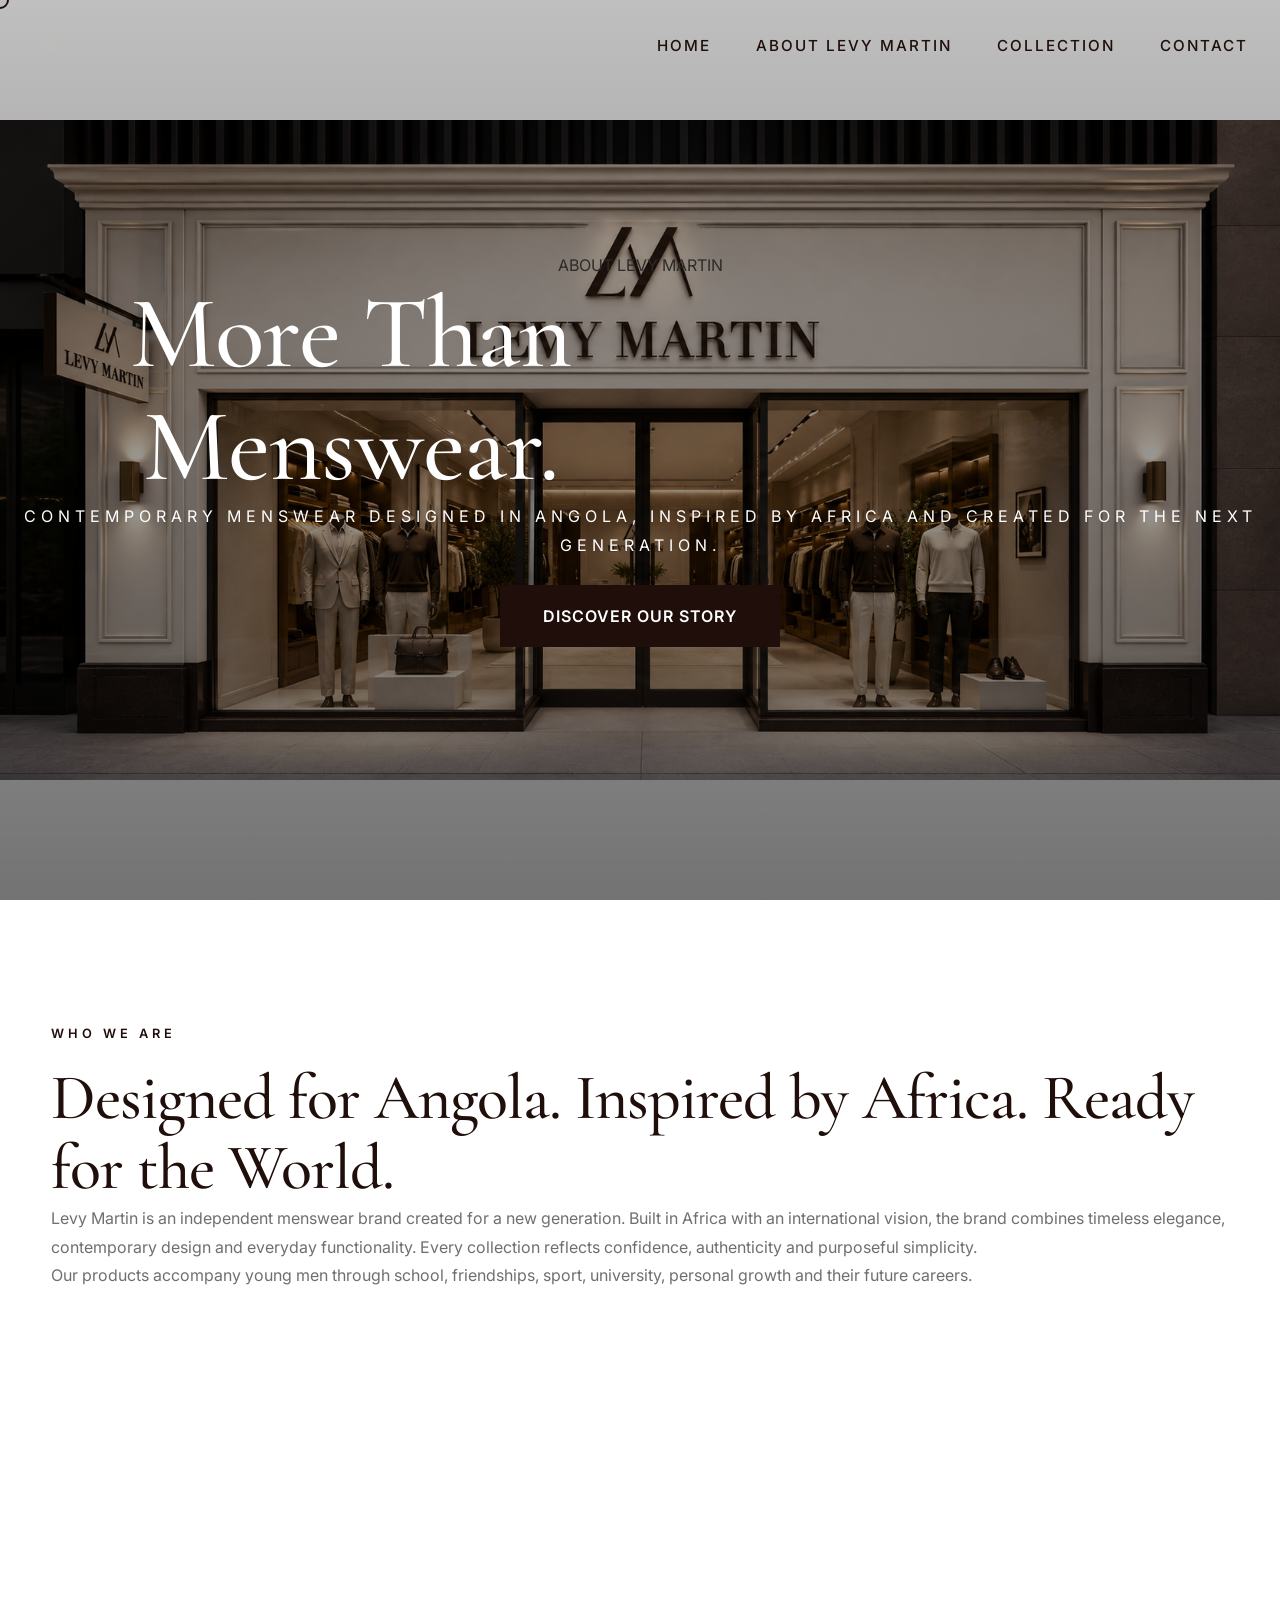
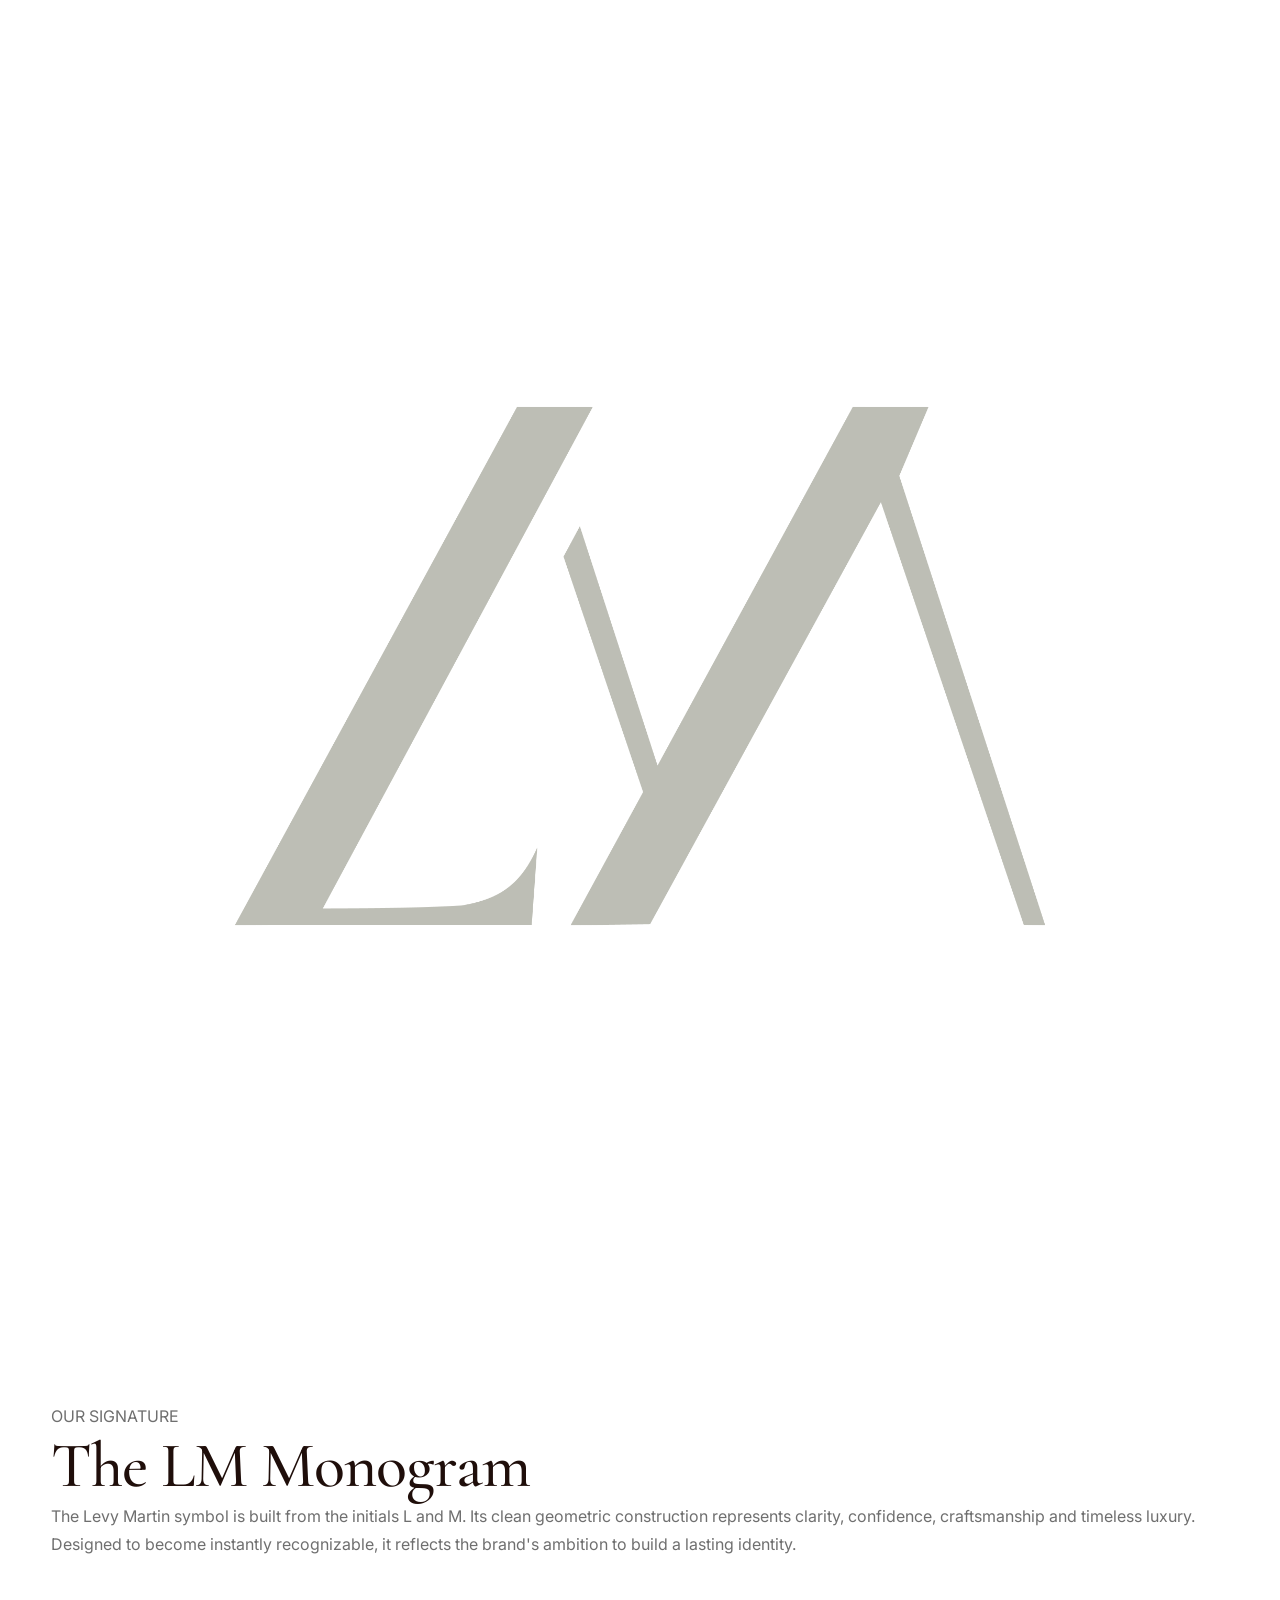
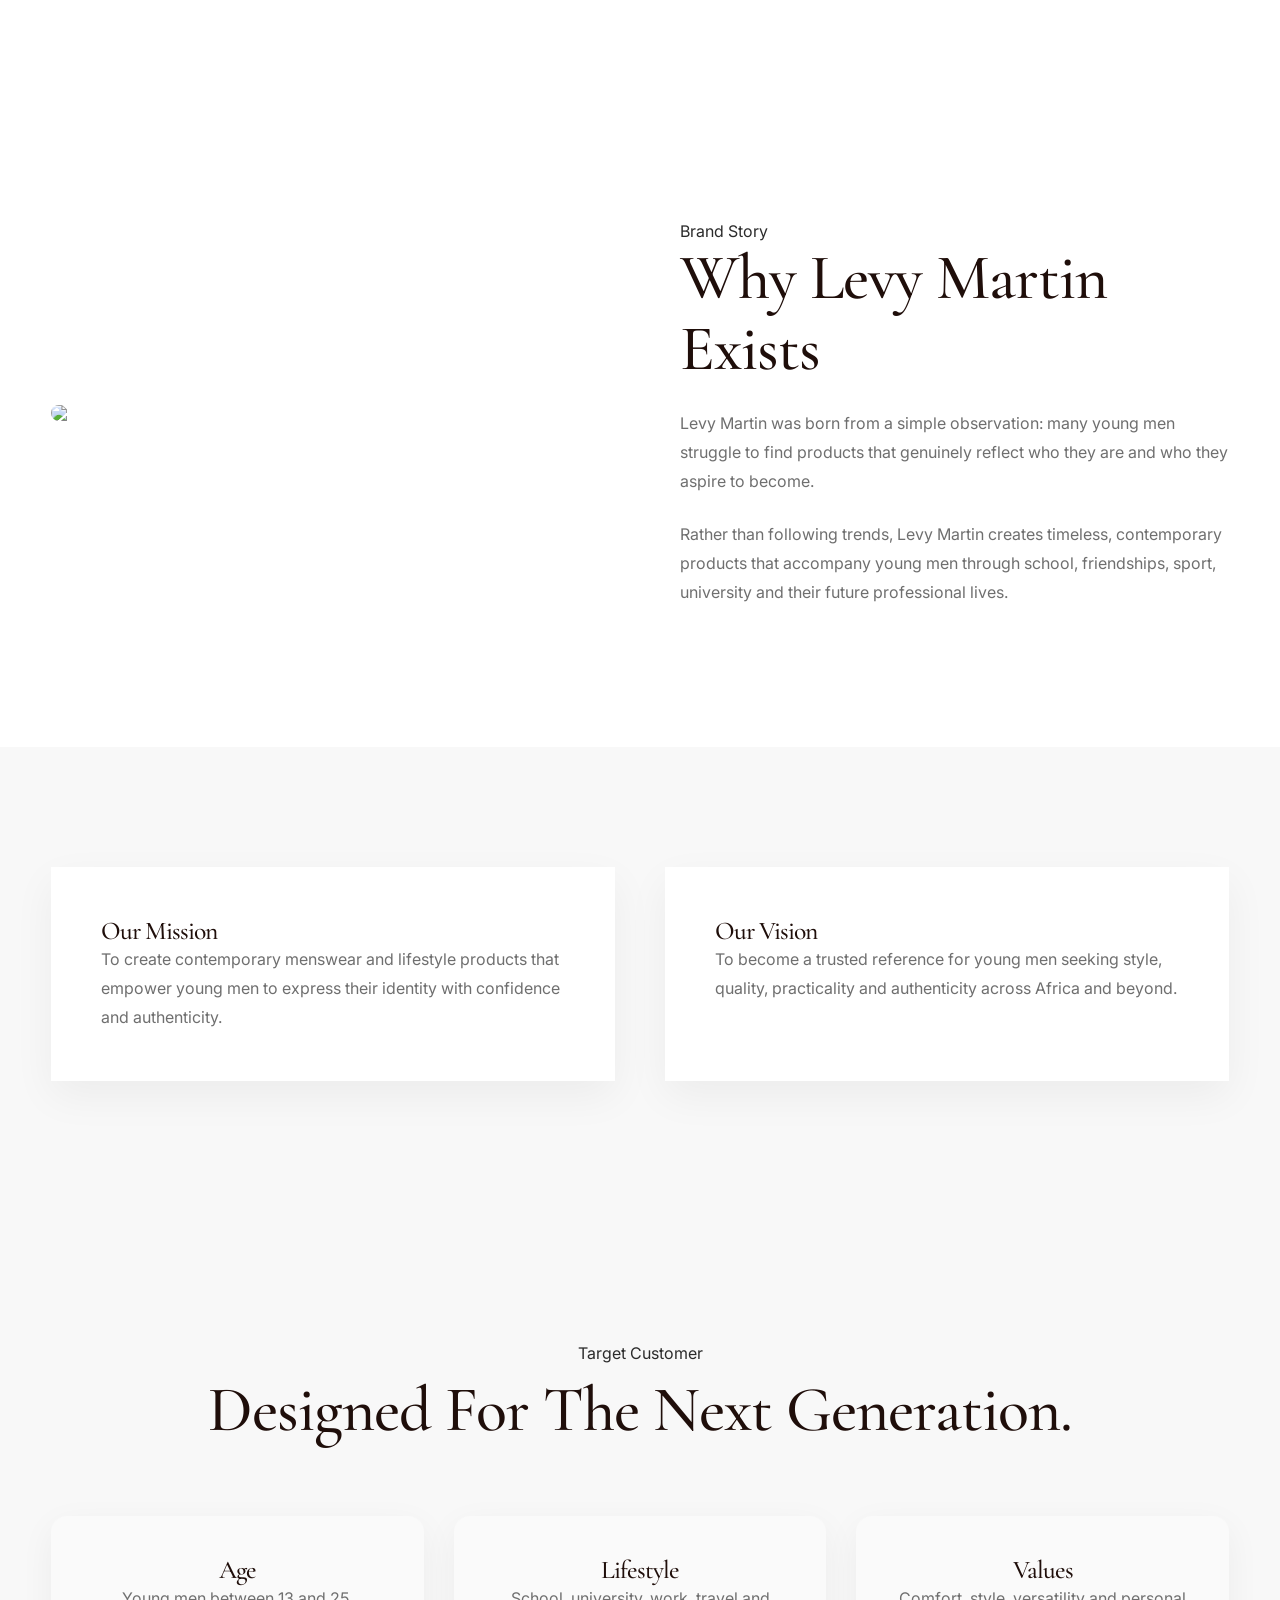
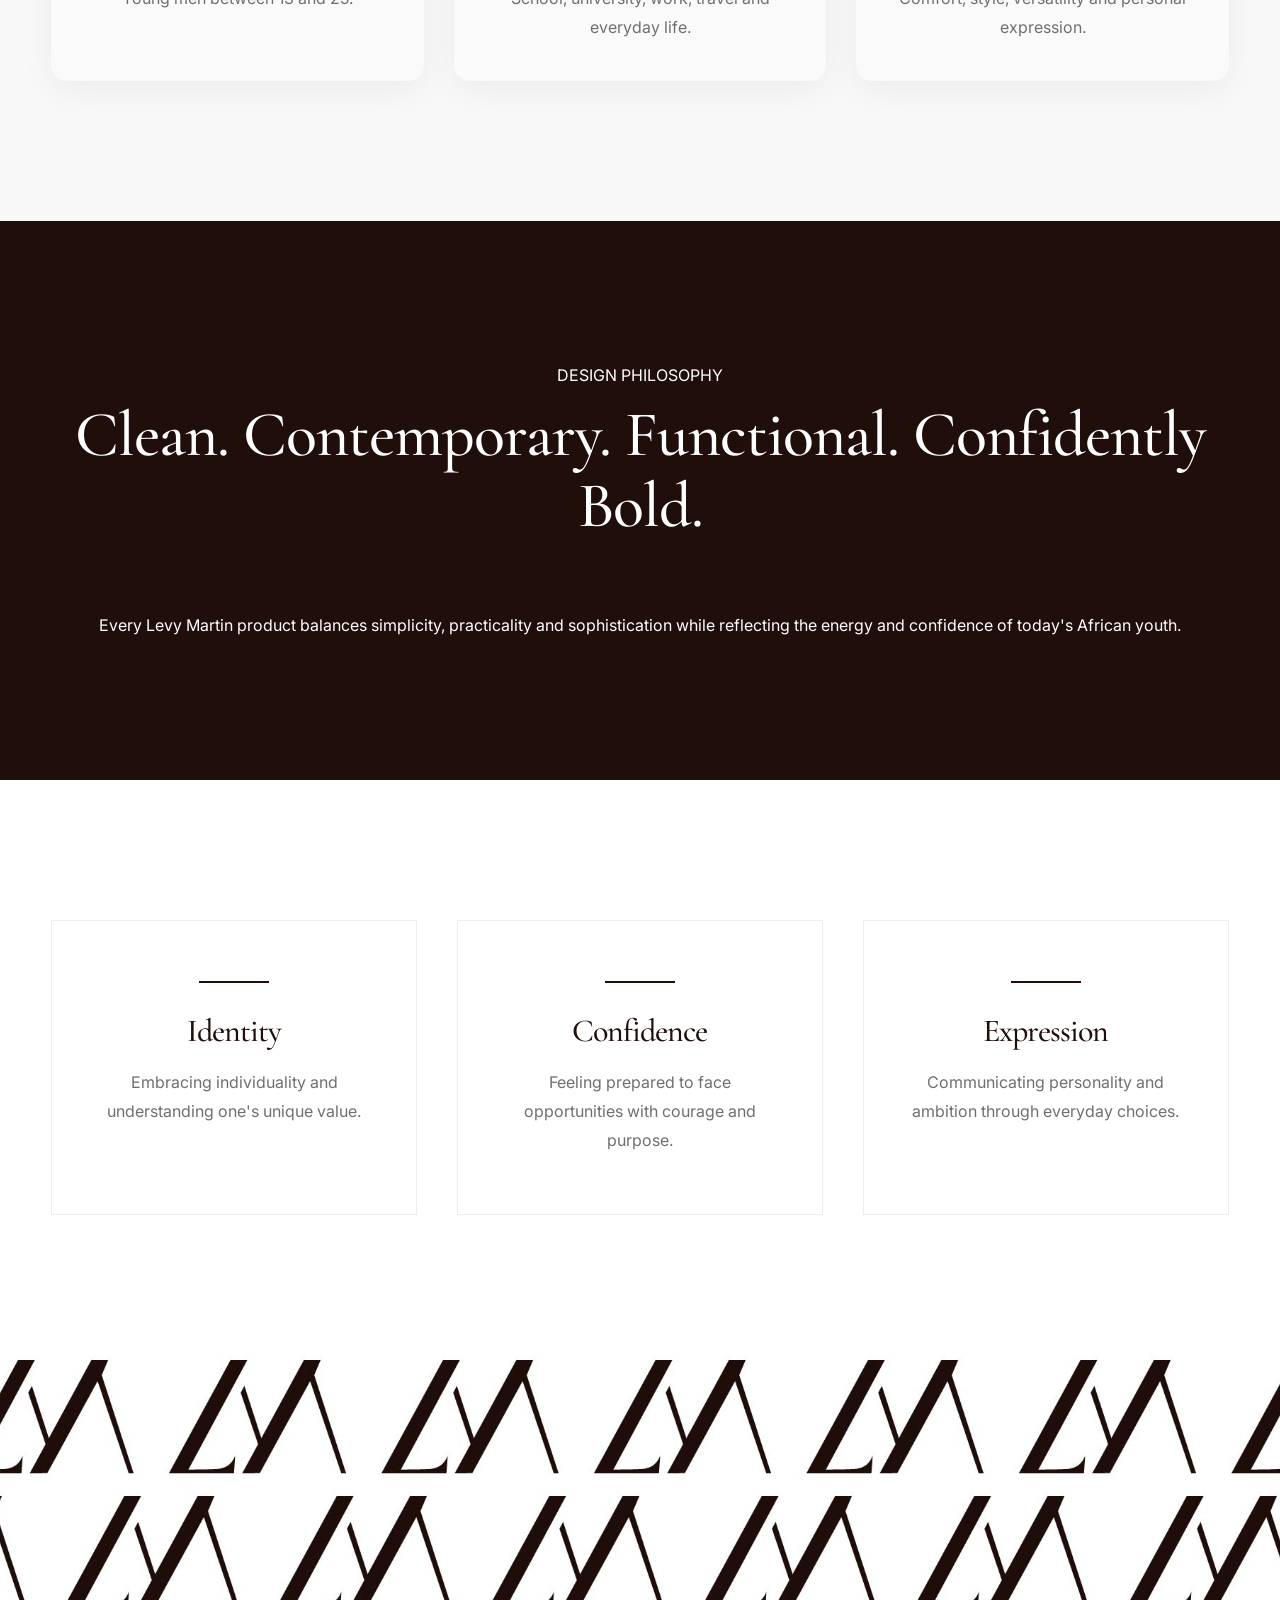
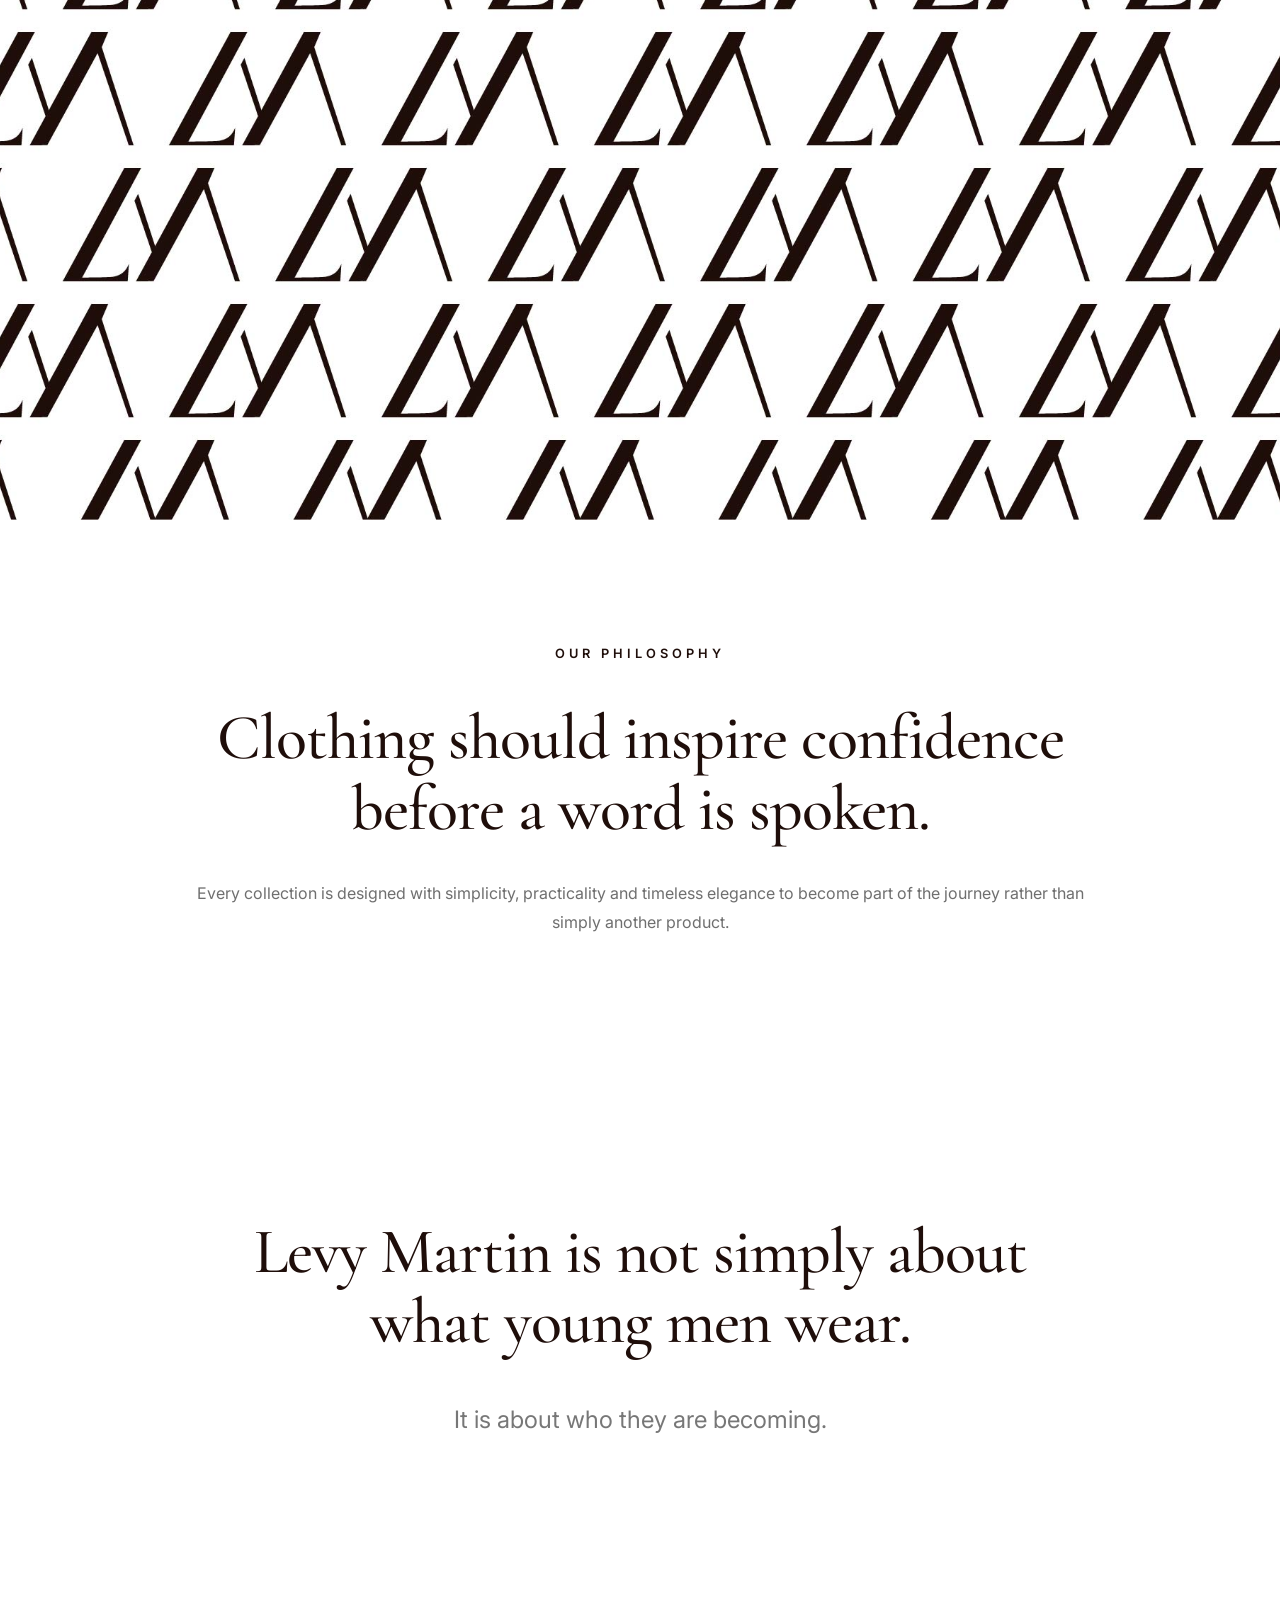
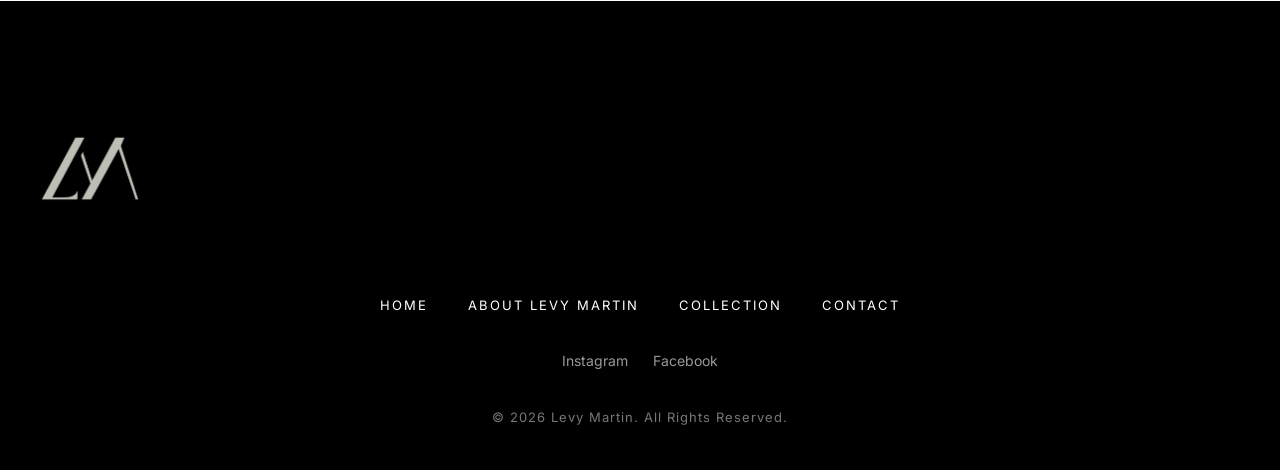
==== commit fb0a1349: "Add files via upload" ====
--- a/about.html
+++ b/about.html
@@ -86,15 +86,7 @@
 
     <div class="cursor"></div>
 
-    <!-- Navigation -->
-
-    <!-- Copy the same header from index.html -->
-
-    <header>
-
-        <!-- Use the exact same navigation -->
-
-    </header>
+    
 
     <!-- Page Hero -->
 
@@ -104,14 +96,27 @@
 
         <div class="overlay">
 
-            <p>ABOUT LEVY MARTIN</p>
-
-            <h1>
-
-            More Than
-            Menswear.
-
-            </h1>
+            <div class="hero-content">
+
+                <span class="hero-subtitle">
+                    ABOUT LEVY MARTIN
+                </span>
+
+                <h1>
+                    More Than<br>
+                    Menswear.
+                </h1>
+
+                <p class="hero-description">
+                    Contemporary menswear designed in Angola,
+                    inspired by Africa and created for the next generation.
+                </p>
+
+                <a href="#about-story" class="btn">
+                    Discover Our Story
+                </a>
+
+            </div>
 
         </div>
 
@@ -119,7 +124,7 @@
 
     <!-- Story -->
 
-    <section class="about-story">
+    <section id="about-story" class="about-story">
 
         <div class="container">
 
@@ -222,6 +227,7 @@
             <div class="story-grid">
 
                 <div class="story-image">
+                    <img src="assets/images/about/MOLDURA FEED E STORYS-34.jpg">
 
                     
 
@@ -275,53 +281,7 @@
     <!-- PRODUCT ECOSYSTEM -->
     <!-- ========================================= -->
 
-    <section class="ecosystem-about">
-
-        <div class="container">
-
-            <div class="section-heading">
-
-                <span>Product Ecosystem</span>
-
-                <h2>
-
-                    Building A Complete Lifestyle.
-
-                </h2>
-
-            </div>
-
-            <div class="ecosystem-grid">
-
-                <div>Apparel</div>
-
-                <div>Polos</div>
-
-                <div>Hoodies</div>
-
-                <div>Joggers</div>
-
-                <div>Accessories</div>
-
-                <div>Backpacks</div>
-
-                <div>Laptop Sleeves</div>
-
-                <div>Caps</div>
-
-                <div>Water Bottles</div>
-
-                <div>Phone Cases</div>
-
-                <div>Lunch Bags</div>
-
-                <div>More Coming Soon</div>
-
-            </div>
-
-        </div>
-
-    </section>
+    
 
     <section class="mission">
 
@@ -452,94 +412,7 @@
 
     </section>
 
-    <section class="customers">
-
-        <div class="container">
-
-        <div class="section-heading">
-
-        <p>
-
-        OUR CUSTOMER
-
-        </p>
-
-        <h2>
-
-        Designed for
-        the Next Generation.
-
-        </h2>
-
-        </div>
-
-        <div class="customer-grid">
-
-        <div>
-
-        <h3>
-
-        Students
-
-        </h3>
-
-        </div>
-
-        <div>
-
-        <h3>
-
-        Athletes
-
-        </h3>
-
-        </div>
-
-        <div>
-
-        <h3>
-
-        Creators
-
-        </h3>
-
-        </div>
-
-        <div>
-
-        <h3>
-
-        Dreamers
-
-        </h3>
-
-        </div>
-
-        <div>
-
-        <h3>
-
-        Innovators
-
-        </h3>
-
-        </div>
-
-        <div>
-
-        <h3>
-
-        Future Leaders
-
-        </h3>
-
-        </div>
-
-        </div>
-
-        </div>
-
-    </section>
+    
 
     <section class="design-philosophy">
 
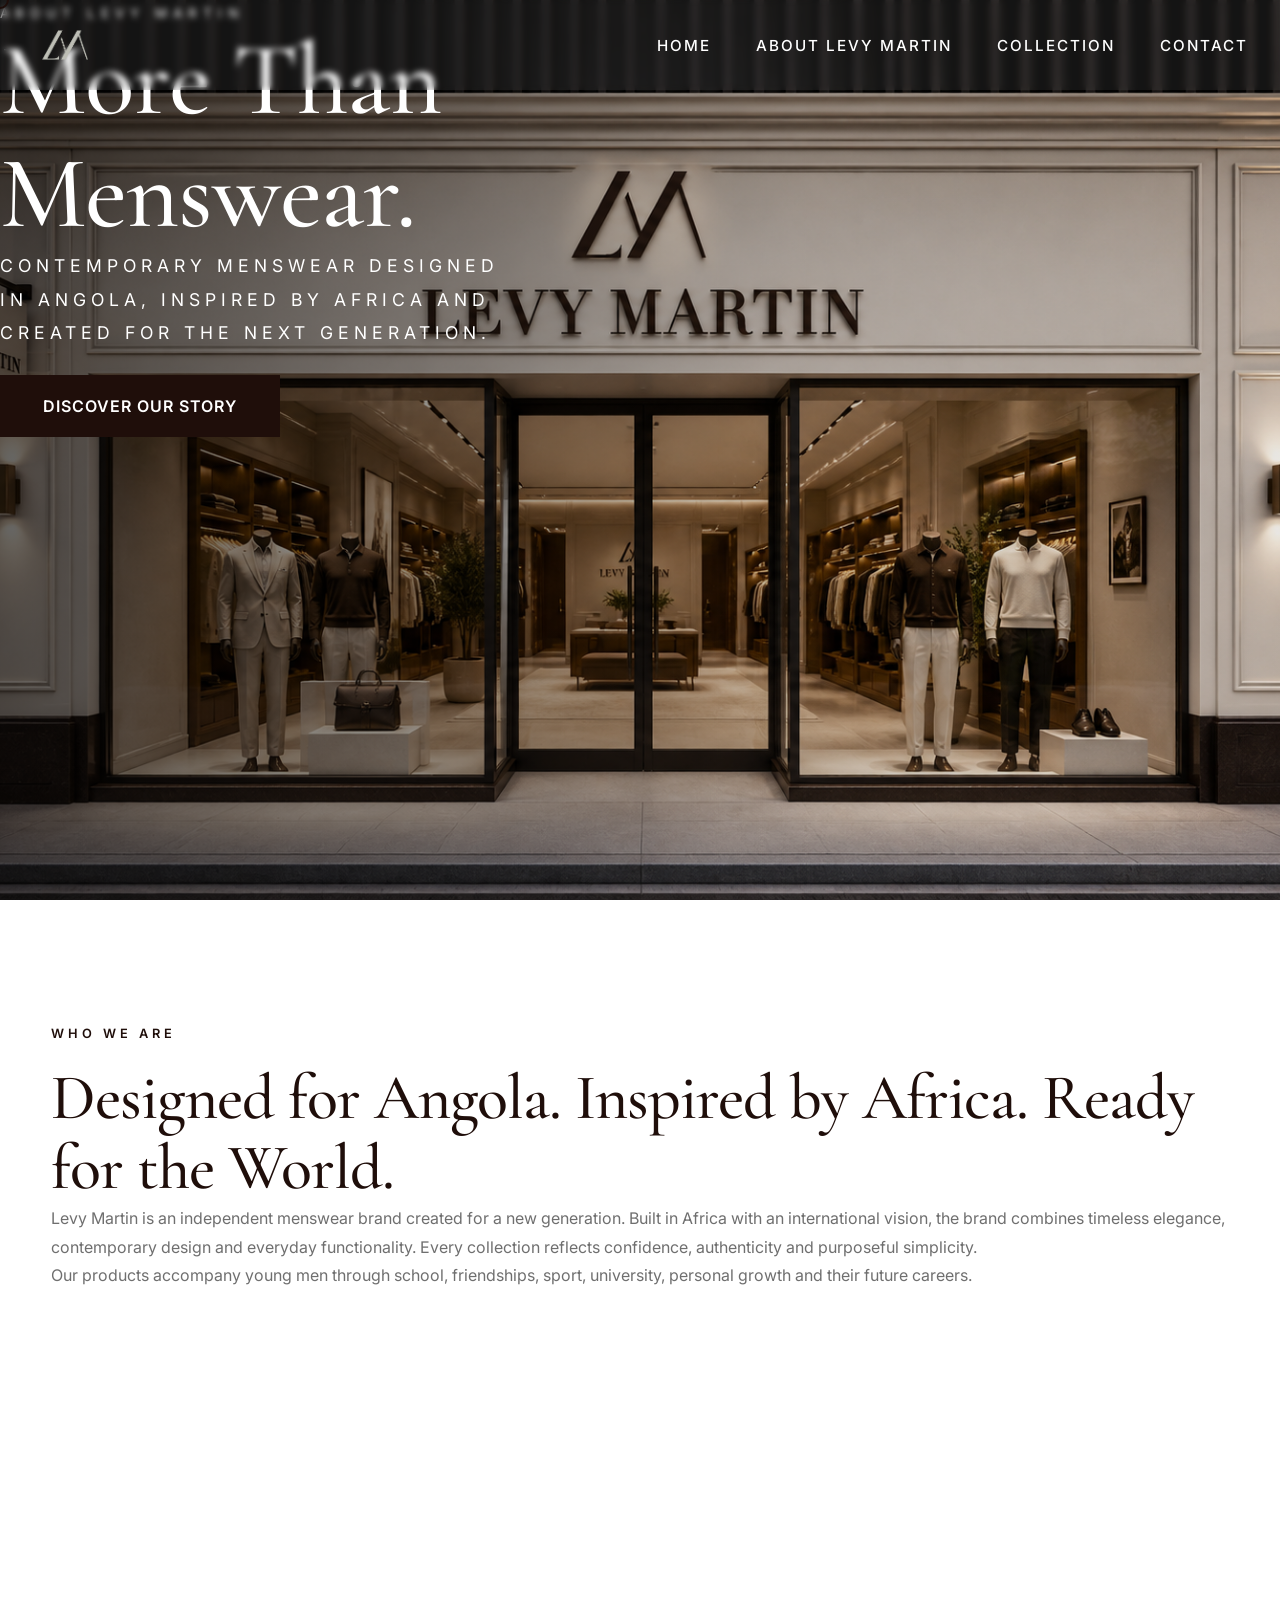
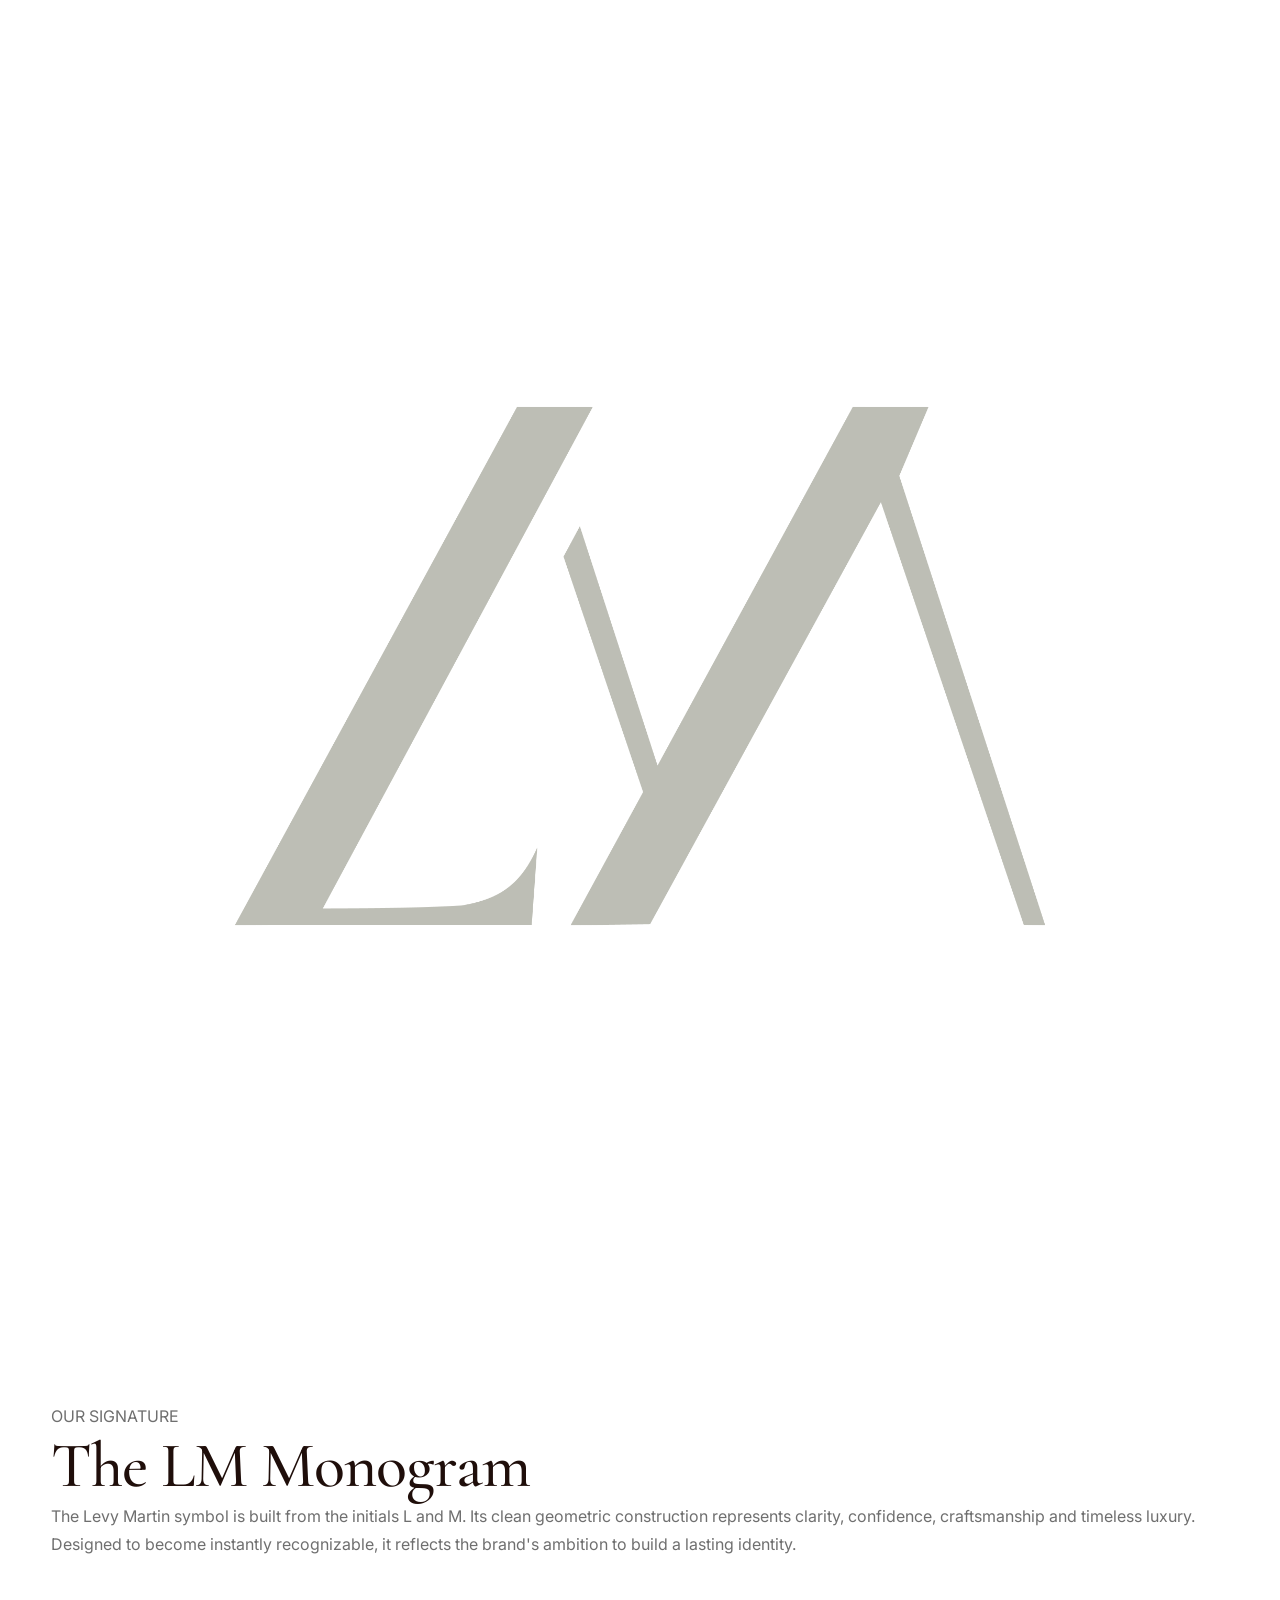
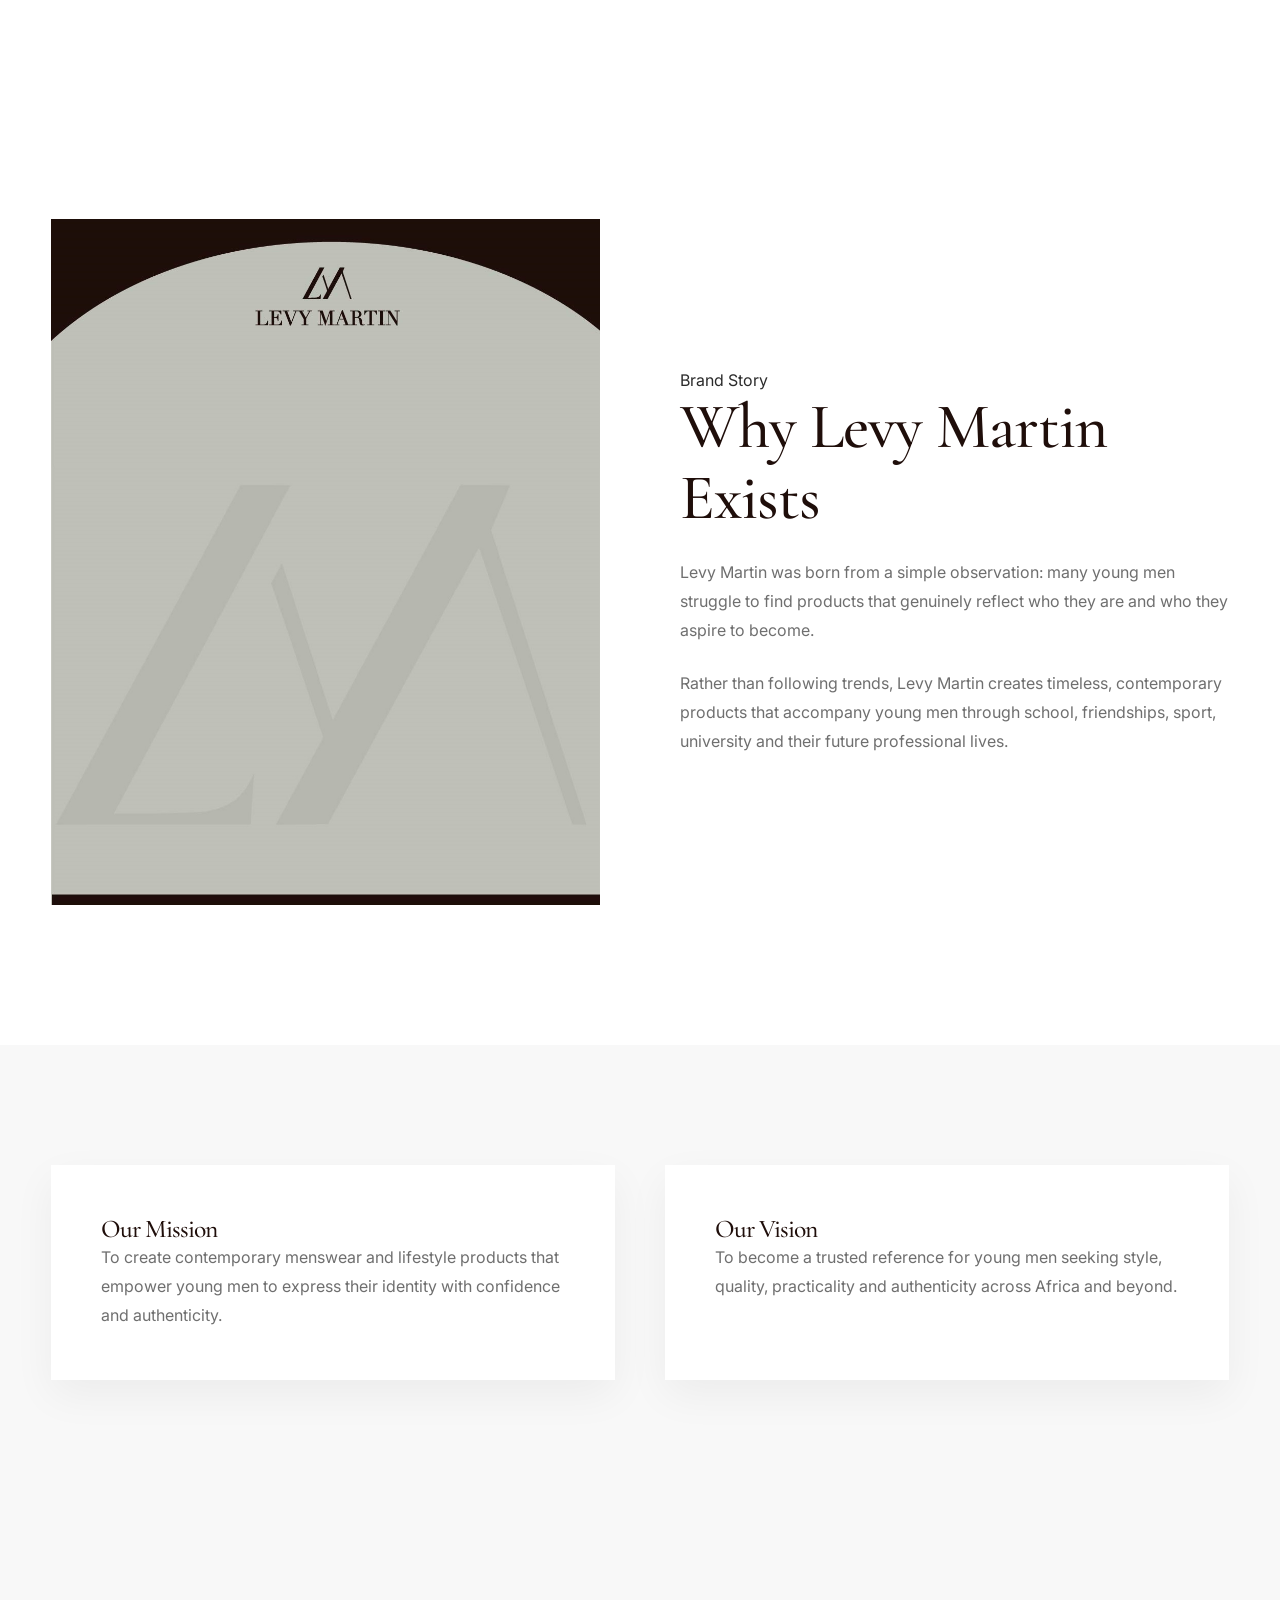
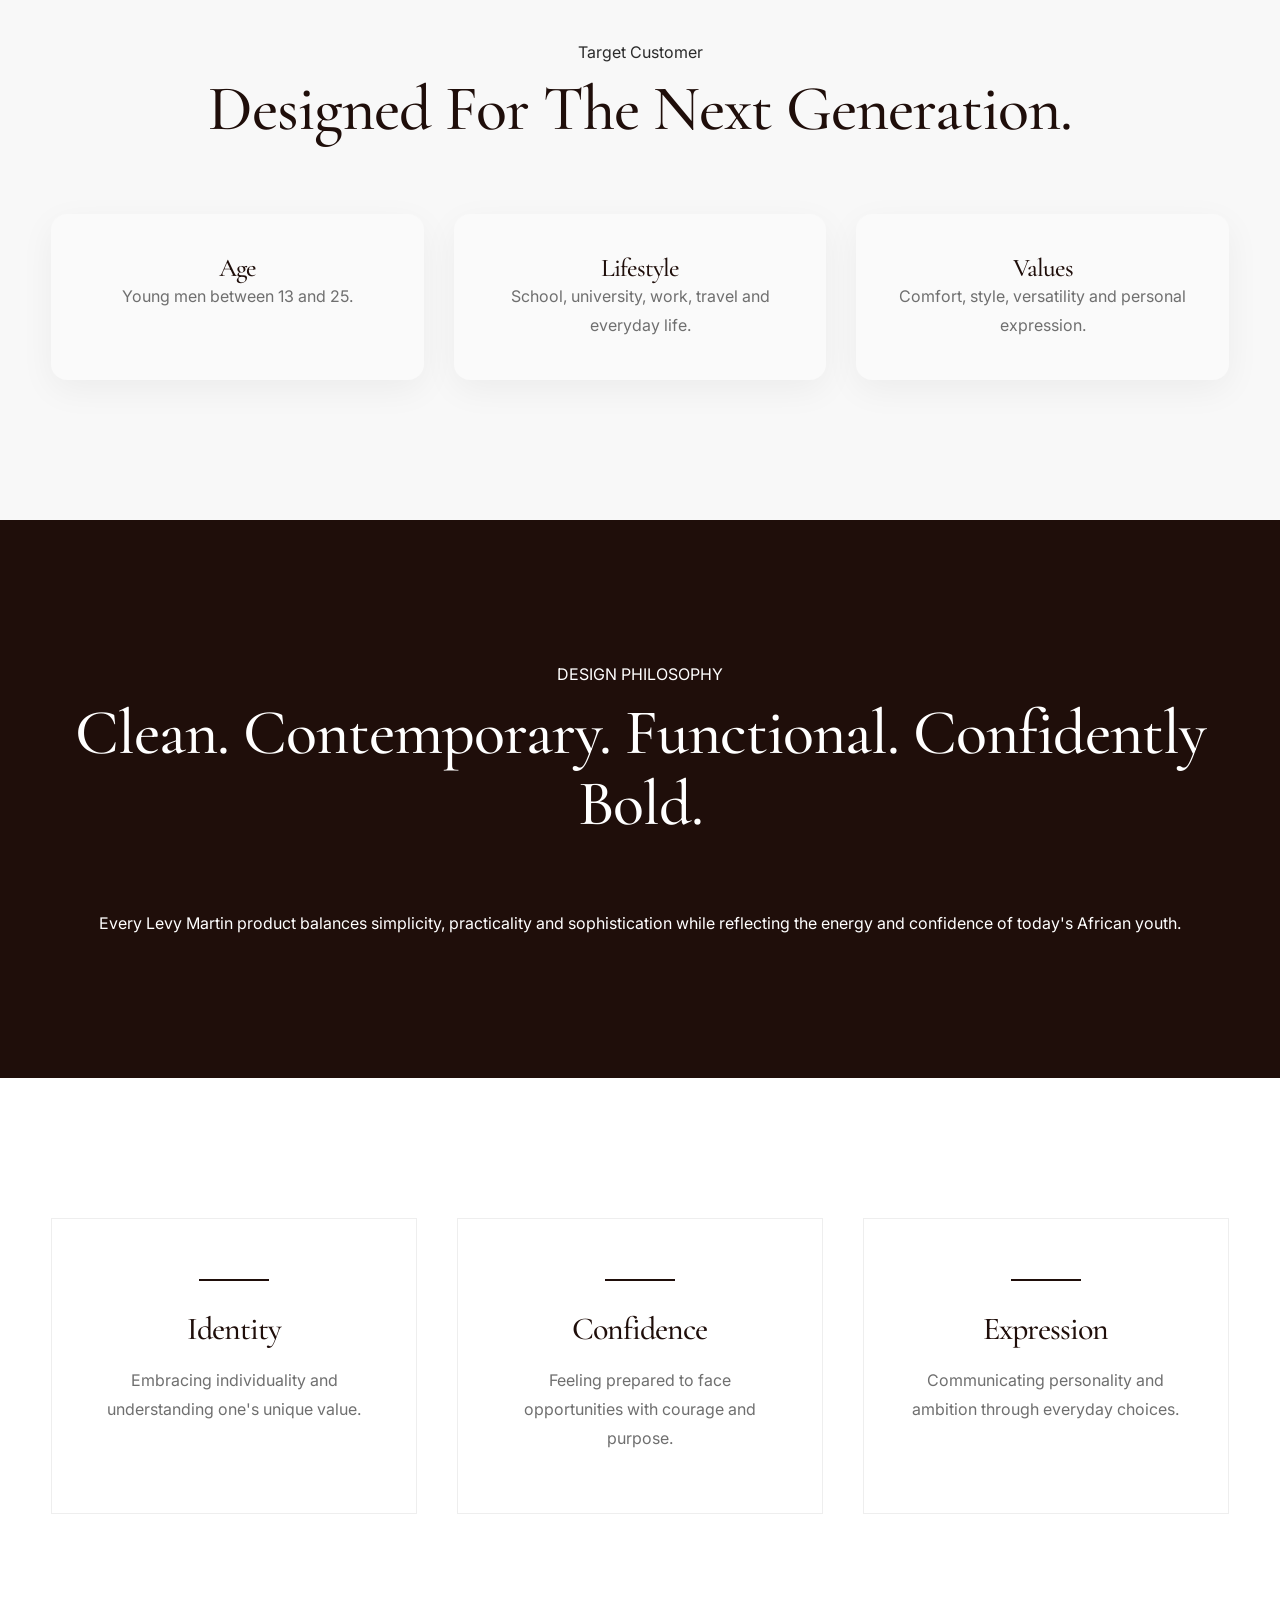
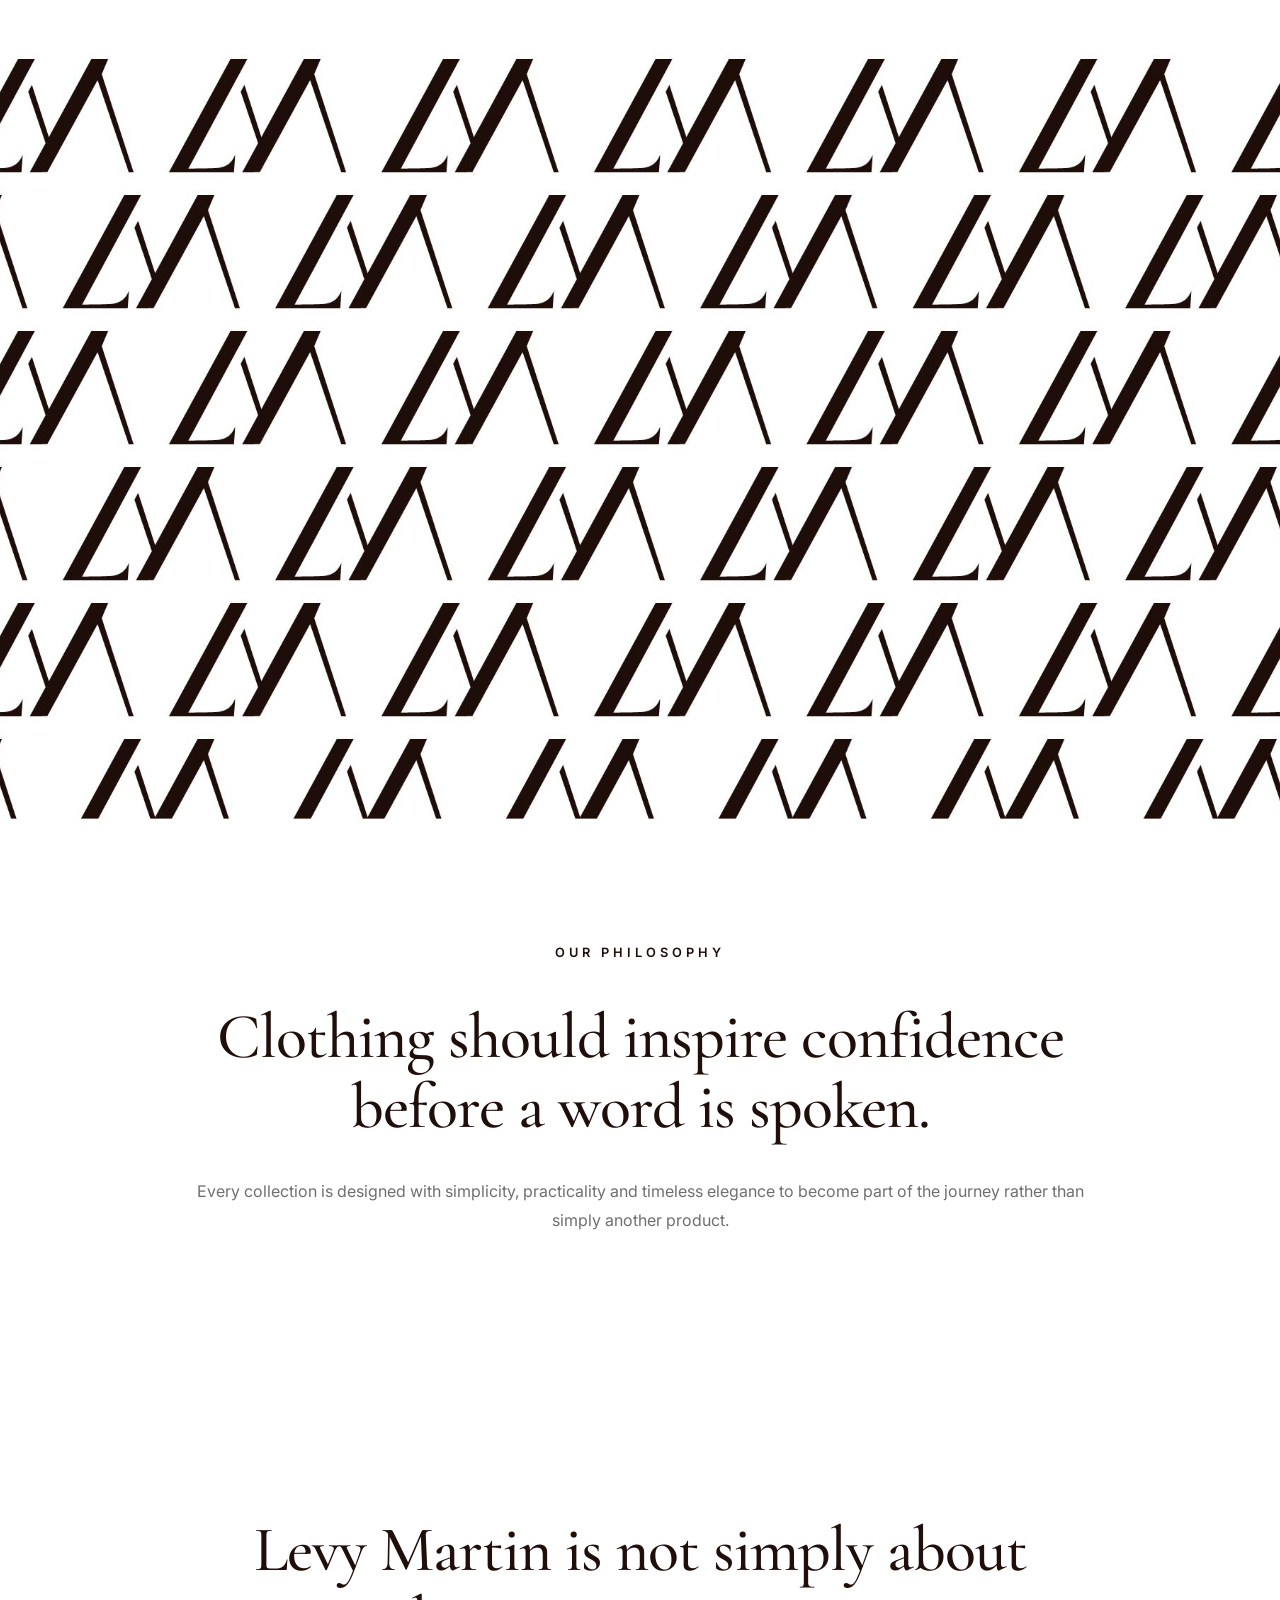
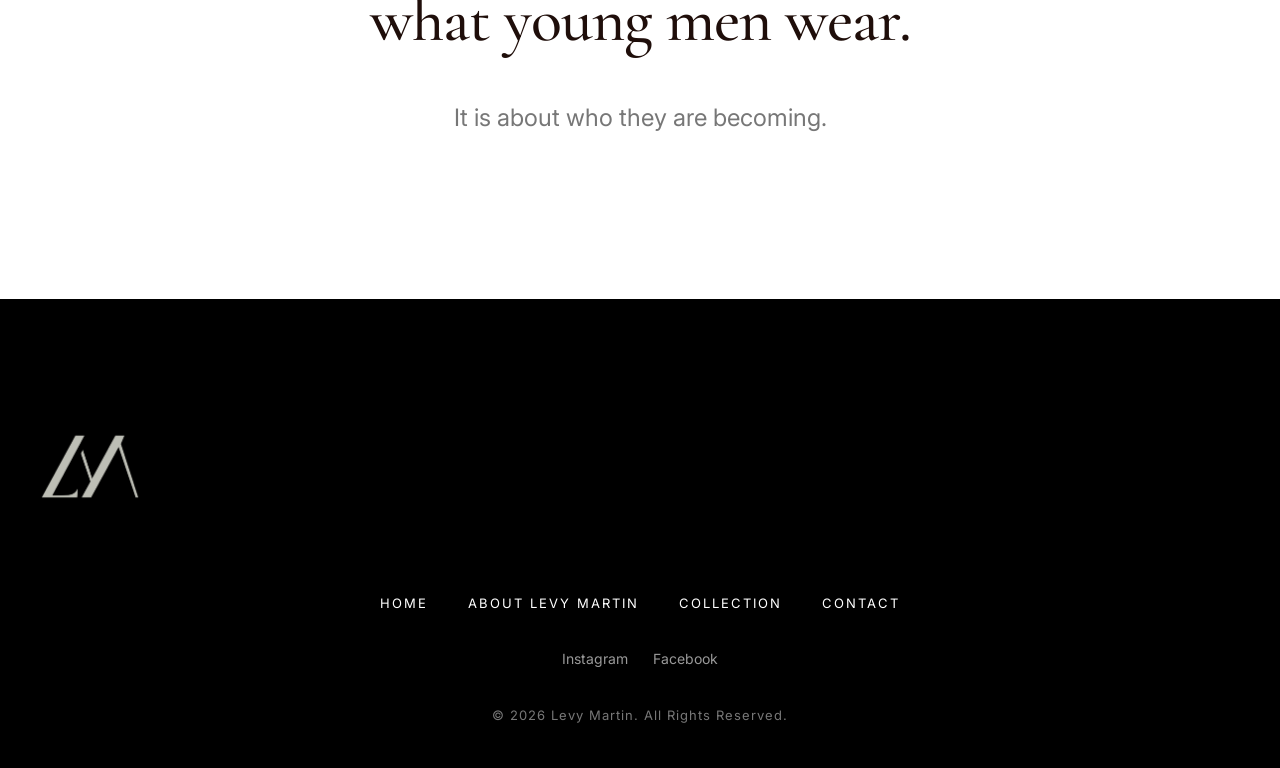
==== commit e561b91c: "Add files via upload" ====
--- a/about.html
+++ b/about.html
@@ -96,7 +96,7 @@
 
         <div class="overlay">
 
-            <div class="hero-content">
+            <div class="about-hero-content">
 
                 <span class="hero-subtitle">
                     ABOUT LEVY MARTIN
--- a/css/navigation.css
+++ b/css/navigation.css
@@ -6,12 +6,17 @@
 /* Header */
 
 header{
-    position:fixed;
-    top:0;
-    left:0;
-    width:100%;
-    z-index:var(--z-header);
-    transition:var(--transition-normal);
+    position: fixed;
+    top: 0;
+    left: 0;
+    width: 100%;
+    z-index: var(--z-header);
+
+    background: rgba(255,255,255,.08);
+    backdrop-filter: blur(3px);
+    -webkit-backdrop-filter: blur(3px);
+
+    transition: .4s ease;
 }
 
 /* Header when scrolling */
@@ -37,7 +42,7 @@
 /* Logo */
 
 .logo img{
-    height:42px;
+    max-height:82px;
     width:auto;
     transition:var(--transition-fast);
 }
@@ -58,7 +63,7 @@
     position:relative;
     font-size:.95rem;
     font-weight:500;
-    color:var(--color-primary);
+    color:#fff;
     text-transform:uppercase;
     letter-spacing:2px;
 }
@@ -79,7 +84,7 @@
 
     height:1px;
 
-    background:var(--color-primary);
+    background:#fff;
 
     transition:.35s;
 
@@ -107,7 +112,7 @@
 
     letter-spacing:2px;
 
-    color:var(--color-primary);
+    color:#fff;
 
     position:relative;
 
@@ -190,32 +195,33 @@
 .mobile-menu{
 
     position:fixed;
-
     inset:0;
 
-    background:#fff;
-
-    display:flex;
-
+    display:flex;
+    flex-direction:column;
     justify-content:center;
-
-    align-items:center;
-
-    flex-direction:column;
-
-    gap:35px;
+    align-items:center;
+
+    gap:22px;
+
+    background:rgba(255,255,255,.98);
+    backdrop-filter:blur(20px);
 
     opacity:0;
     visibility:hidden;
     pointer-events:none;
 
-    transform:translateY(-30px);
-
-    transition:opacity .35s ease,
-               transform .35s ease,
-               visibility .35s;
-
-    z-index:999;
+    transform:translateY(-20px);
+
+    transition:.35s;
+
+    top:var(--header-height);
+    left:0;
+    right:0;
+    bottom:0;
+
+    background:#fff;
+
 }
 
 .mobile-menu.active{
@@ -318,4 +324,36 @@
 
     font-weight:600;
 
+}
+
+header.scrolled .nav-links a,
+header.scrolled .nav-icons a{
+    color:var(--color-primary);
+}
+
+header.scrolled .nav-links a::after,
+header.scrolled .nav-icons a::after{
+    background:var(--color-primary);
+}
+
+.solid-header{
+
+    background:rgba(255,255,255,.96);
+
+    backdrop-filter:blur(18px);
+
+    box-shadow:0 10px 35px rgba(0,0,0,.08);
+
+}
+
+.solid-header .nav-links a{
+
+    color:var(--color-primary);
+
+}
+
+.solid-header .nav-links a::after{
+
+    background:var(--color-primary);
+
 }
--- a/css/about.css
+++ b/css/about.css
@@ -8,37 +8,141 @@
 ========================== */
 
 .page-hero{
+
     position:relative;
     height:100vh;
     overflow:hidden;
+
 }
 
 .page-hero img{
+
+    position:absolute;
+    inset:0;
+
     width:100%;
     height:100%;
+
     object-fit:cover;
+    object-position:center center;
+
 }
 
 .page-hero::after{
+
     content:"";
+
     position:absolute;
     inset:0;
+
     background:linear-gradient(
-        rgba(0,0,0,.25),
-        rgba(0,0,0,.55)
+        90deg,
+        rgba(0,0,0,.60) 0%,
+        rgba(0,0,0,.42) 32%,
+        rgba(0,0,0,.18) 62%,
+        rgba(0,0,0,.08) 100%
     );
-}
-
-.page-hero .overlay{
+
+}
+
+.overlay{
+
     position:absolute;
     inset:0;
+
+    z-index:2;
+
+}
+
+.hero-content{
+
+    position:absolute;
+
+    left:8%;
+
+    top:50%;
+
+    transform:translateY(-50%);
+
+    width:560px;
+
     display:flex;
     flex-direction:column;
-    justify-content:center;
-    align-items:center;
-    text-align:center;
-    z-index:2;
-}
+    align-items:flex-start;
+
+    text-align:left;
+
+    color:#fff;
+
+}
+
+.hero-content h1,
+.hero-content p,
+.hero-subtitle{
+
+    text-align:left;
+
+}
+
+.hero-subtitle{
+
+    color:white;
+
+    font-size:.85rem;
+
+    letter-spacing:6px;
+
+    text-transform:uppercase;
+
+    margin-bottom:25px;
+
+}
+
+.hero-content h1{
+
+    color:white;
+
+    font-size:clamp(4rem,7vw,6rem);
+
+    line-height:.95;
+
+    margin-bottom:30px;
+
+}
+
+.hero-description{
+
+    color:rgba(255,255,255,.92);
+
+    max-width:500px;
+
+    font-size:1.1rem;
+
+    line-height:1.9;
+
+    margin-bottom:45px;
+
+}
+
+.hero-content .btn{
+
+    background:white;
+
+    color:#1F0E0A;
+
+    border:1px solid white;
+
+}
+
+.hero-content .btn:hover{
+
+    background:transparent;
+
+    color:white;
+
+}
+
+
 
 .page-hero p{
     color:white;
@@ -393,13 +497,78 @@
 
 }
 
+.story-image{
+
+    overflow:hidden;
+
+}
+
 .story-image img{
 
     width:100%;
-
-    border-radius:18px;
+    height:100%;
 
     display:block;
+
+    object-fit:cover;
+
+    border-radius:0;
+
+}
+
+.ecosystem-grid{
+
+    display:grid;
+
+    grid-template-columns:repeat(3,1fr);
+
+    gap:28px;
+
+}
+
+.ecosystem-grid div{
+
+    position:relative;
+
+    min-height:260px;
+
+    background:#f7f7f7;
+
+    overflow:hidden;
+
+    display:flex;
+
+    align-items:flex-end;
+
+    padding:40px;
+
+    font-family:var(--font-heading);
+
+    font-size:2rem;
+
+    transition:.45s;
+
+}
+
+.ecosystem-grid div::after{
+
+    content:"";
+
+    position:absolute;
+    inset:0;
+
+    background:linear-gradient(
+        transparent 45%,
+        rgba(0,0,0,.15)
+    );
+
+}
+
+.ecosystem-grid div:hover{
+
+    transform:translateY(-8px);
+
+    box-shadow:0 25px 60px rgba(0,0,0,.12);
 
 }
 
--- a/css/responsive.css
+++ b/css/responsive.css
@@ -130,6 +130,12 @@
         height:90vh;
     }
 
+    .about-hero-content{
+        align-items:flex-start
+    }
+
+    
+
     .hero-content{
         align-items:center;
         text-align:center;
@@ -212,7 +218,8 @@
 
     .logo img{
 
-        height:34px;
+        height:58px;
+        width:auto;
 
     }
 
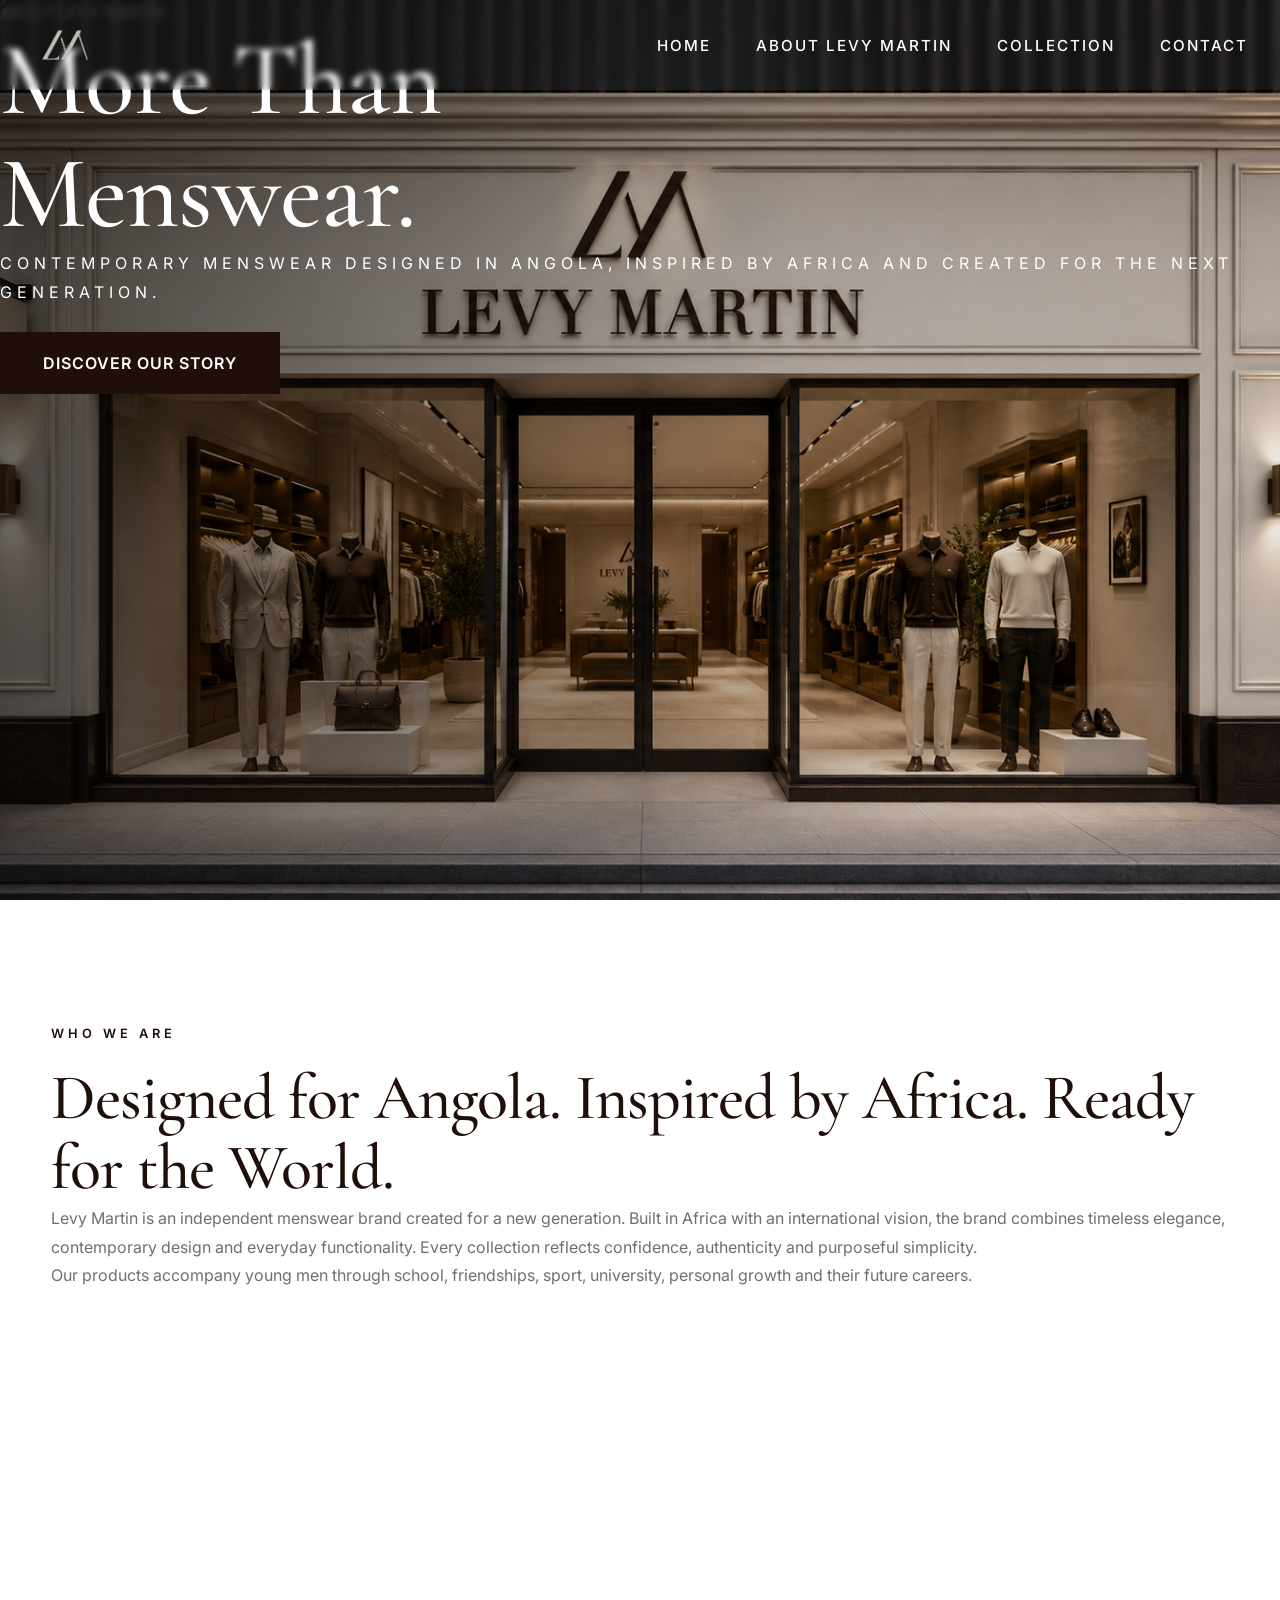
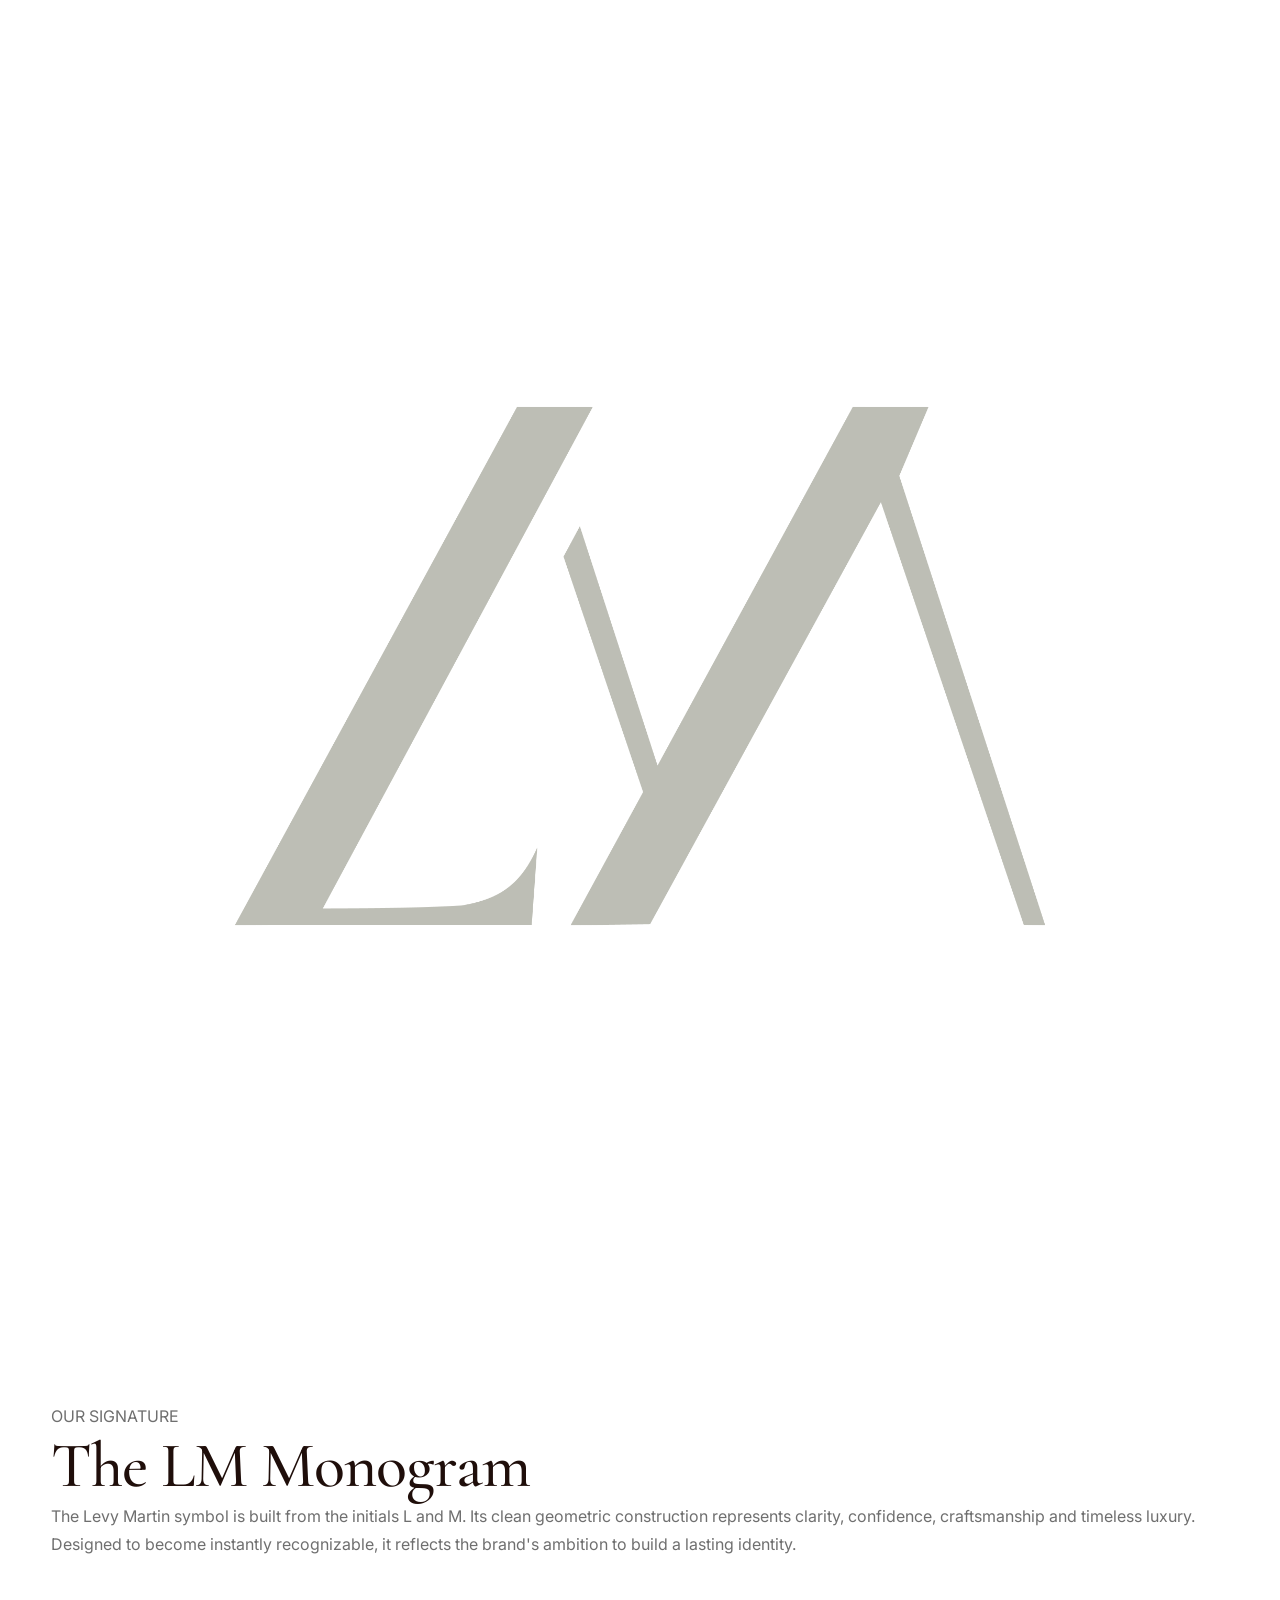
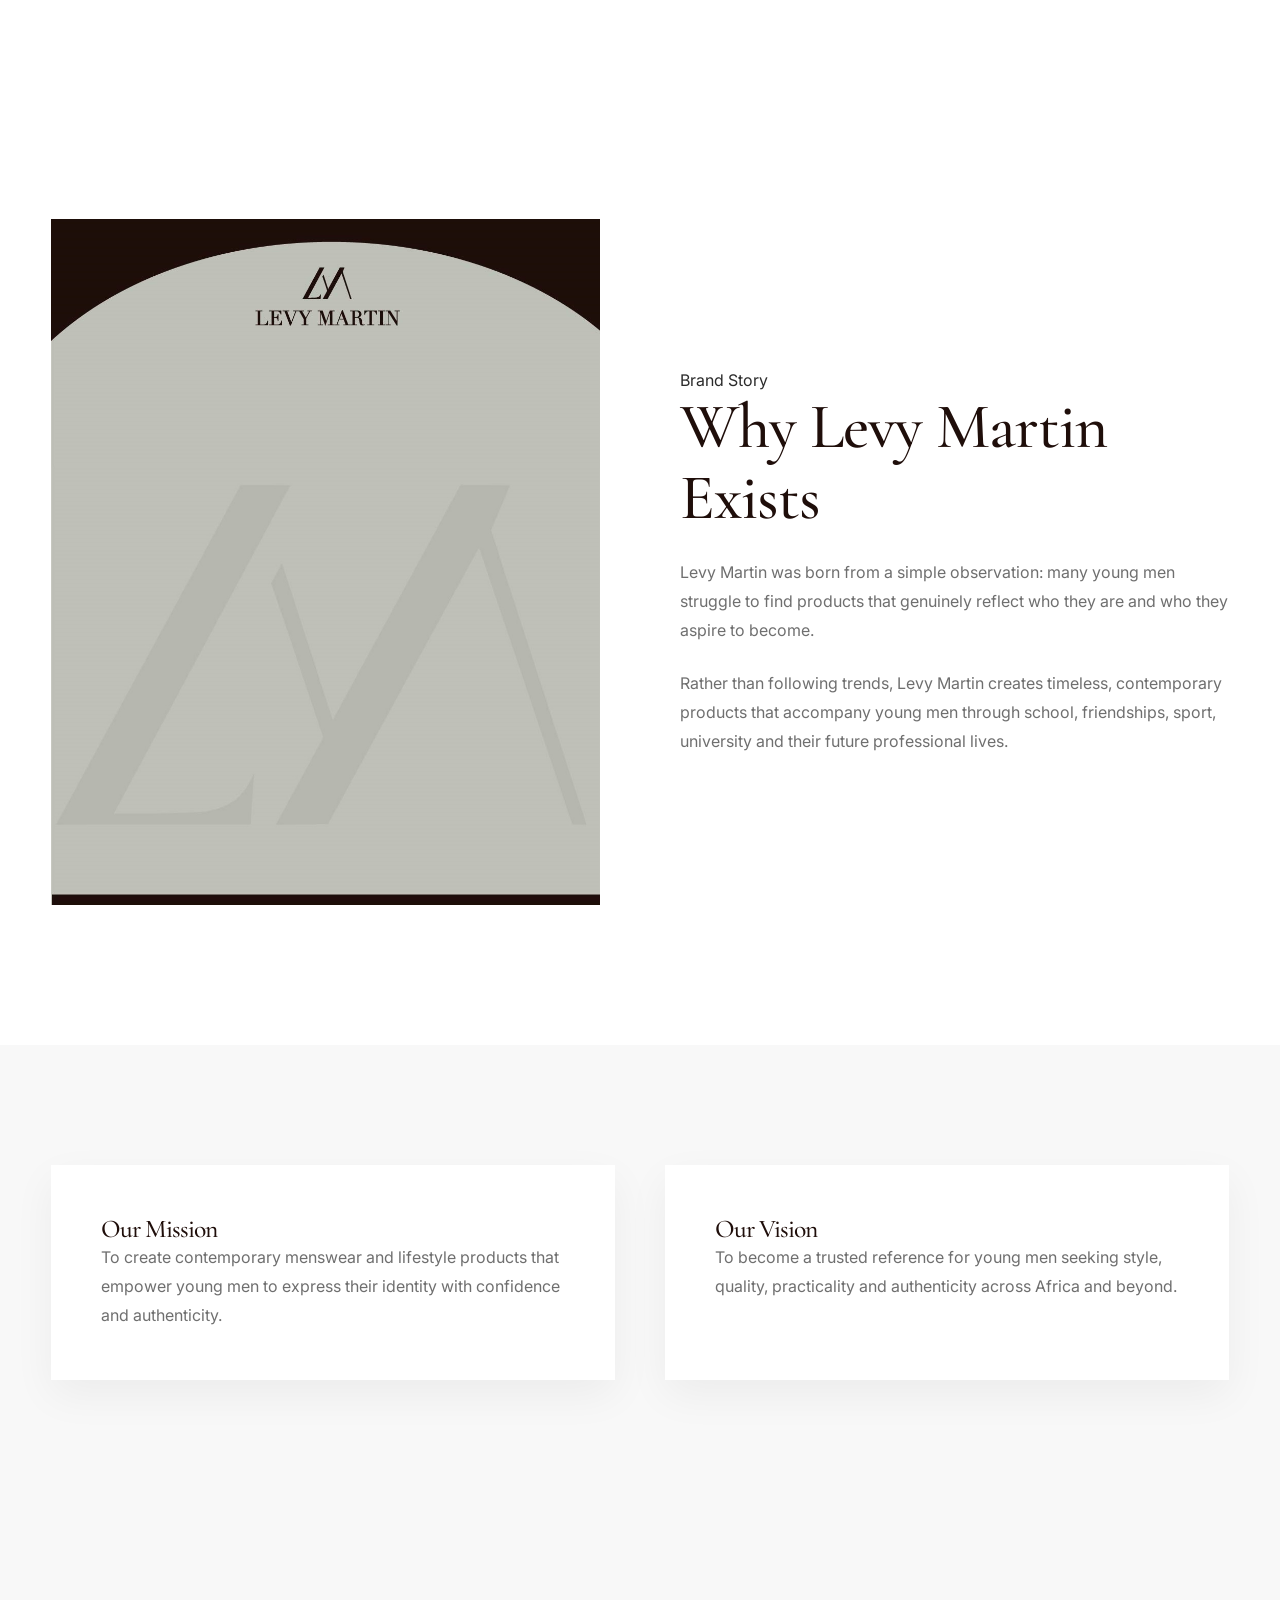
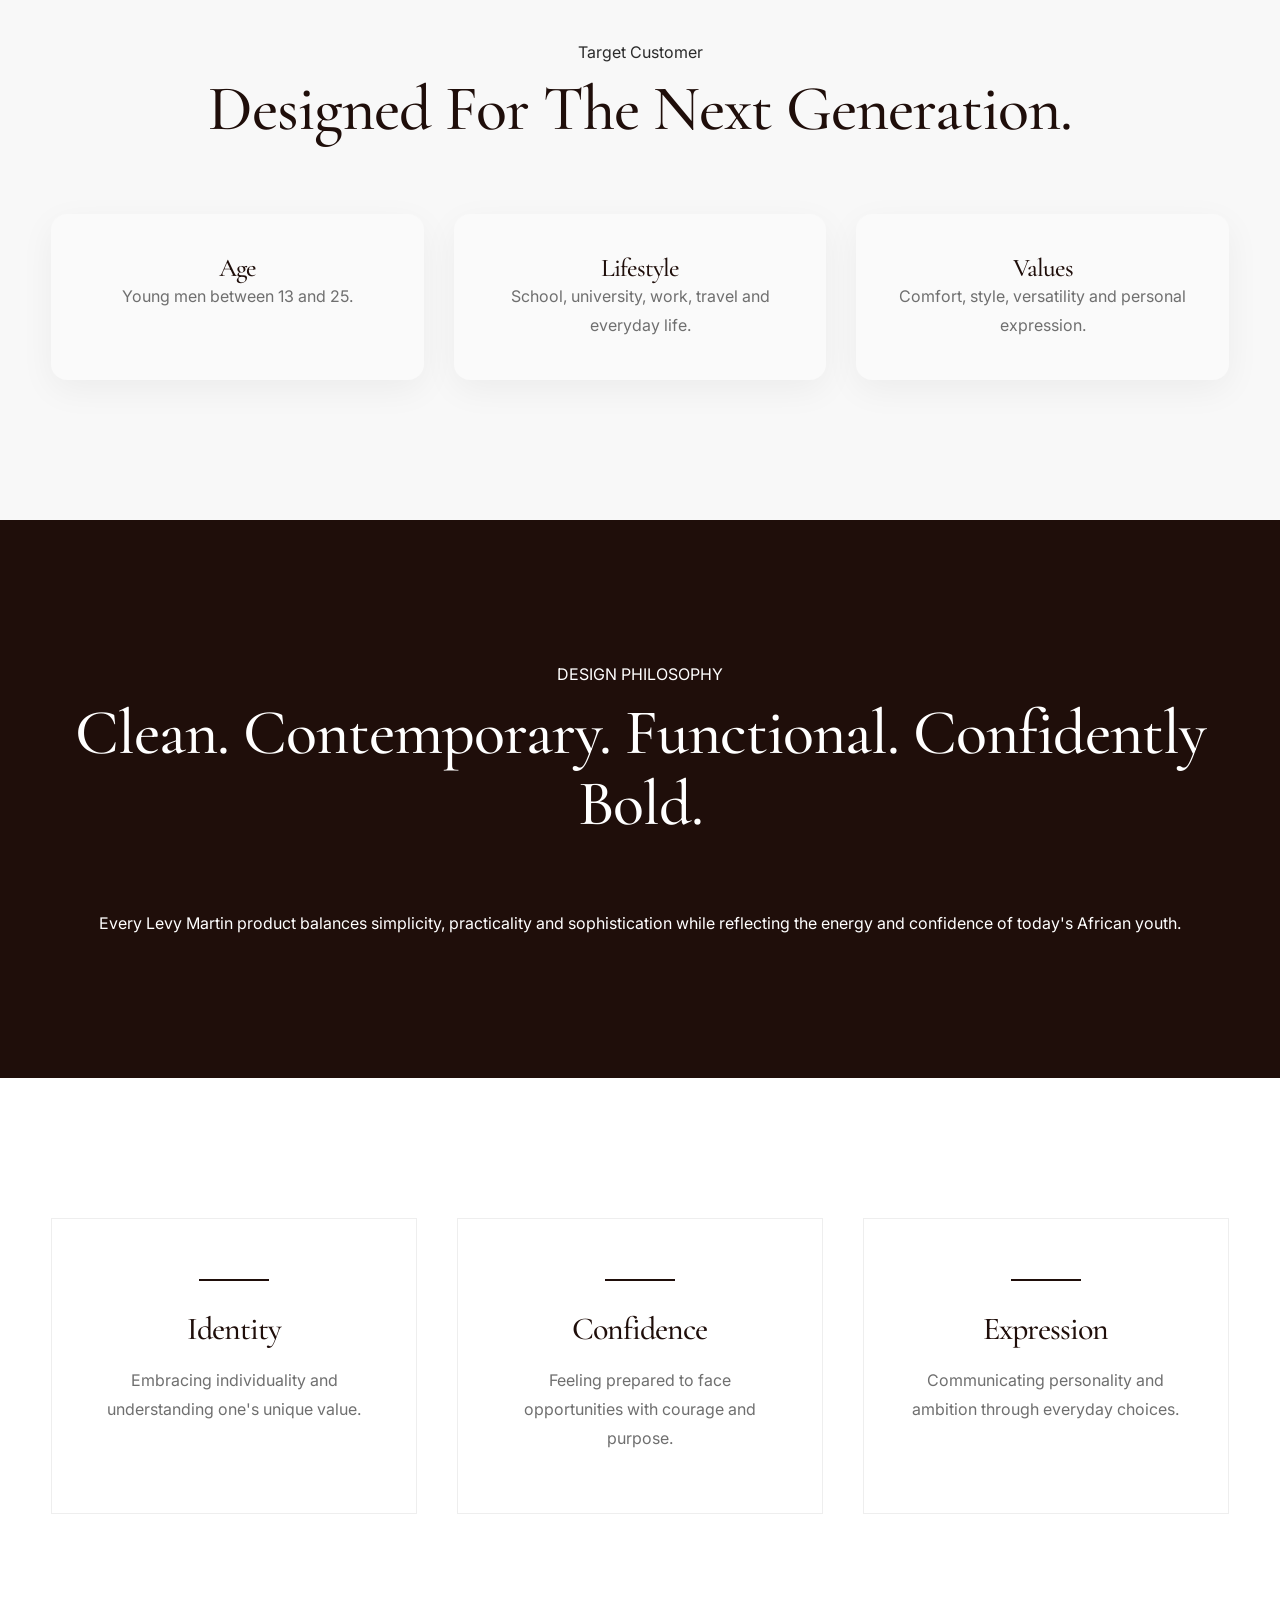
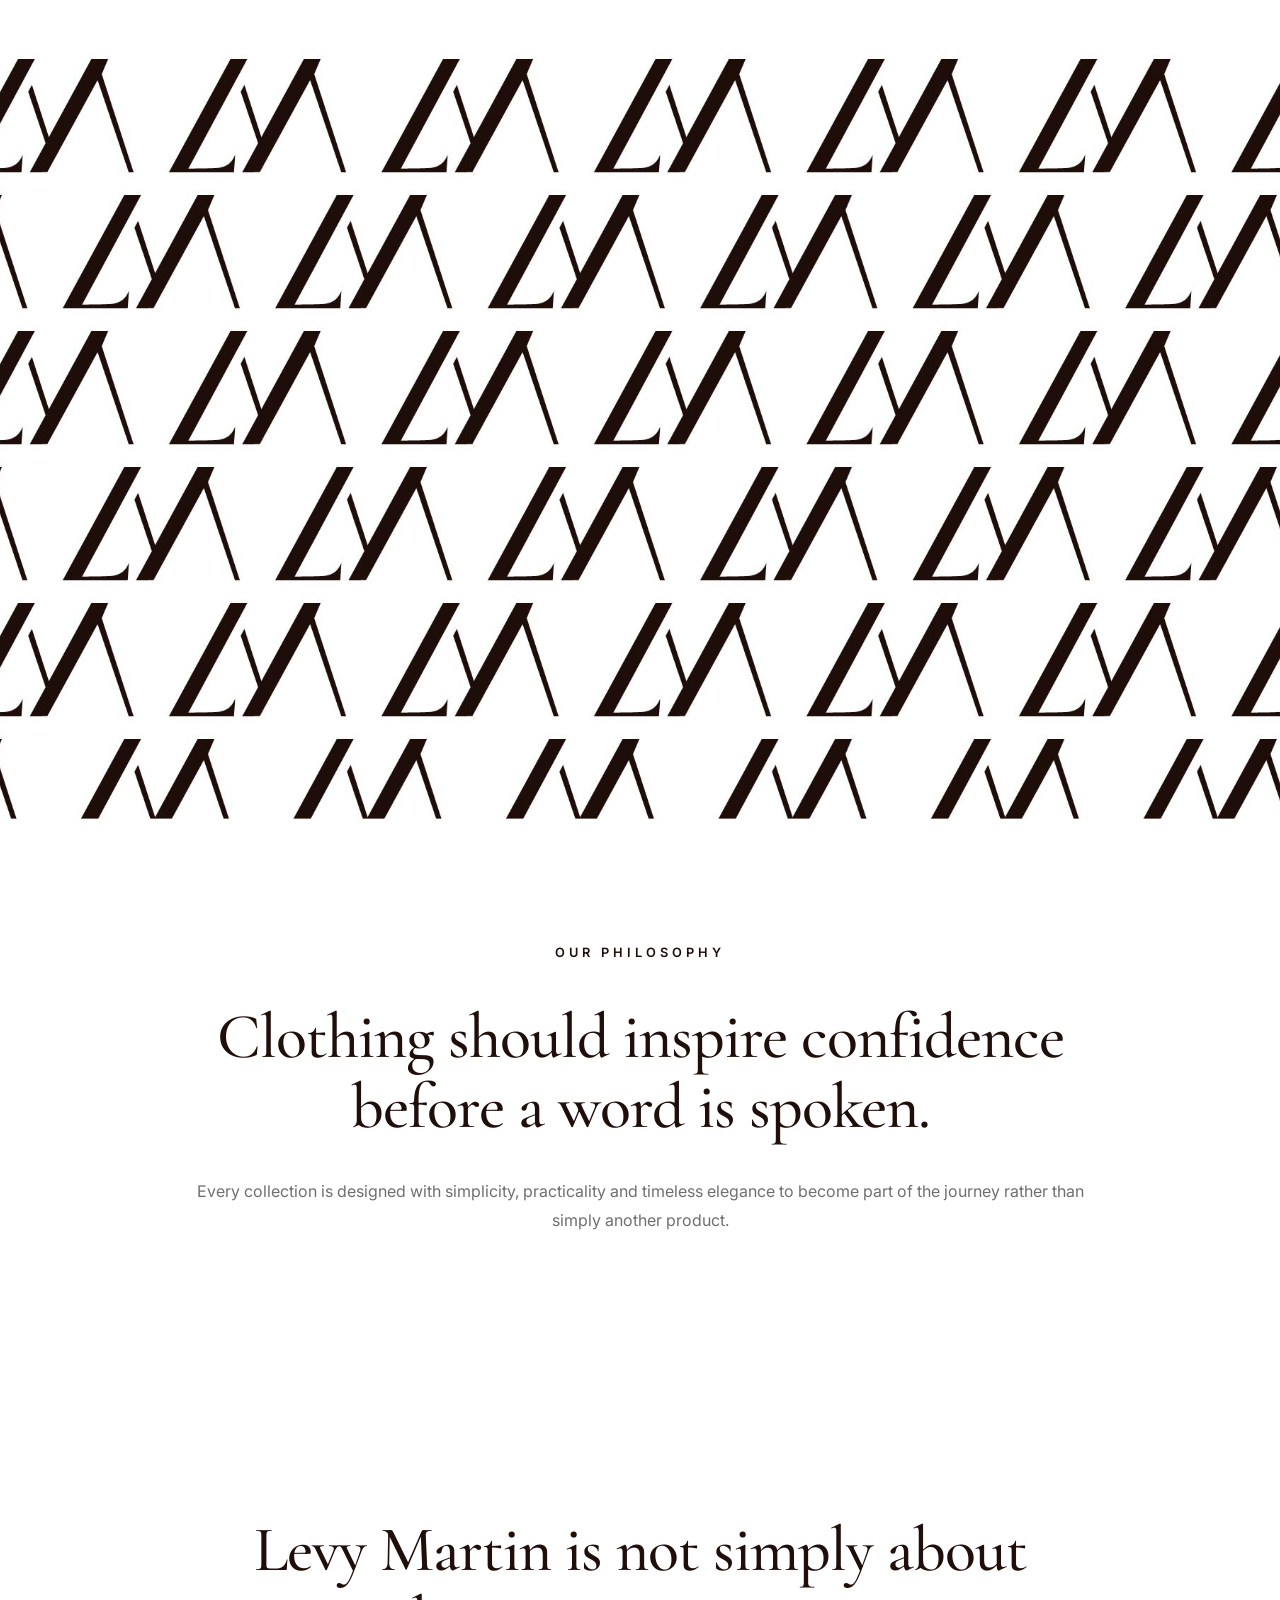
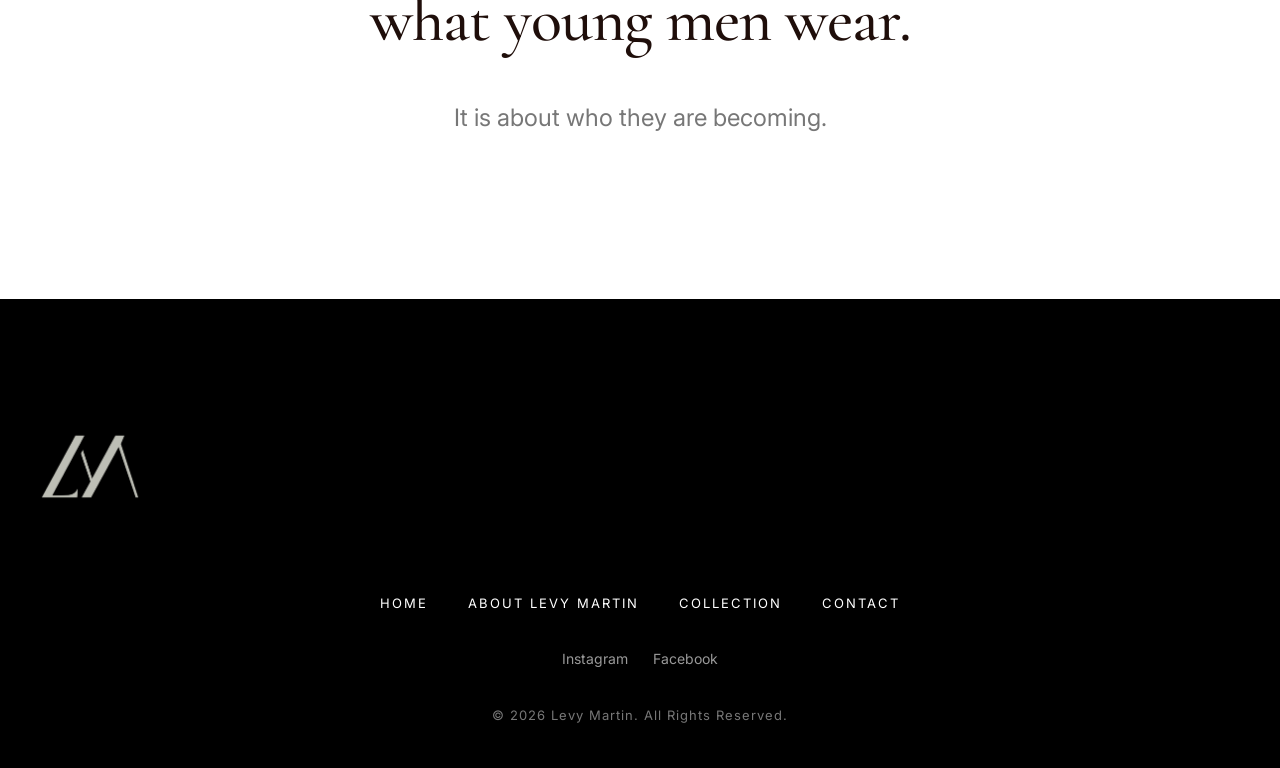
==== commit cbab9e10: "Add files via upload" ====
--- a/about.html
+++ b/about.html
@@ -98,7 +98,7 @@
 
             <div class="about-hero-content">
 
-                <span class="hero-subtitle">
+                <span class="about-hero-subtitle">
                     ABOUT LEVY MARTIN
                 </span>
 
@@ -107,7 +107,7 @@
                     Menswear.
                 </h1>
 
-                <p class="hero-description">
+                <p class="about-hero-description">
                     Contemporary menswear designed in Angola,
                     inspired by Africa and created for the next generation.
                 </p>
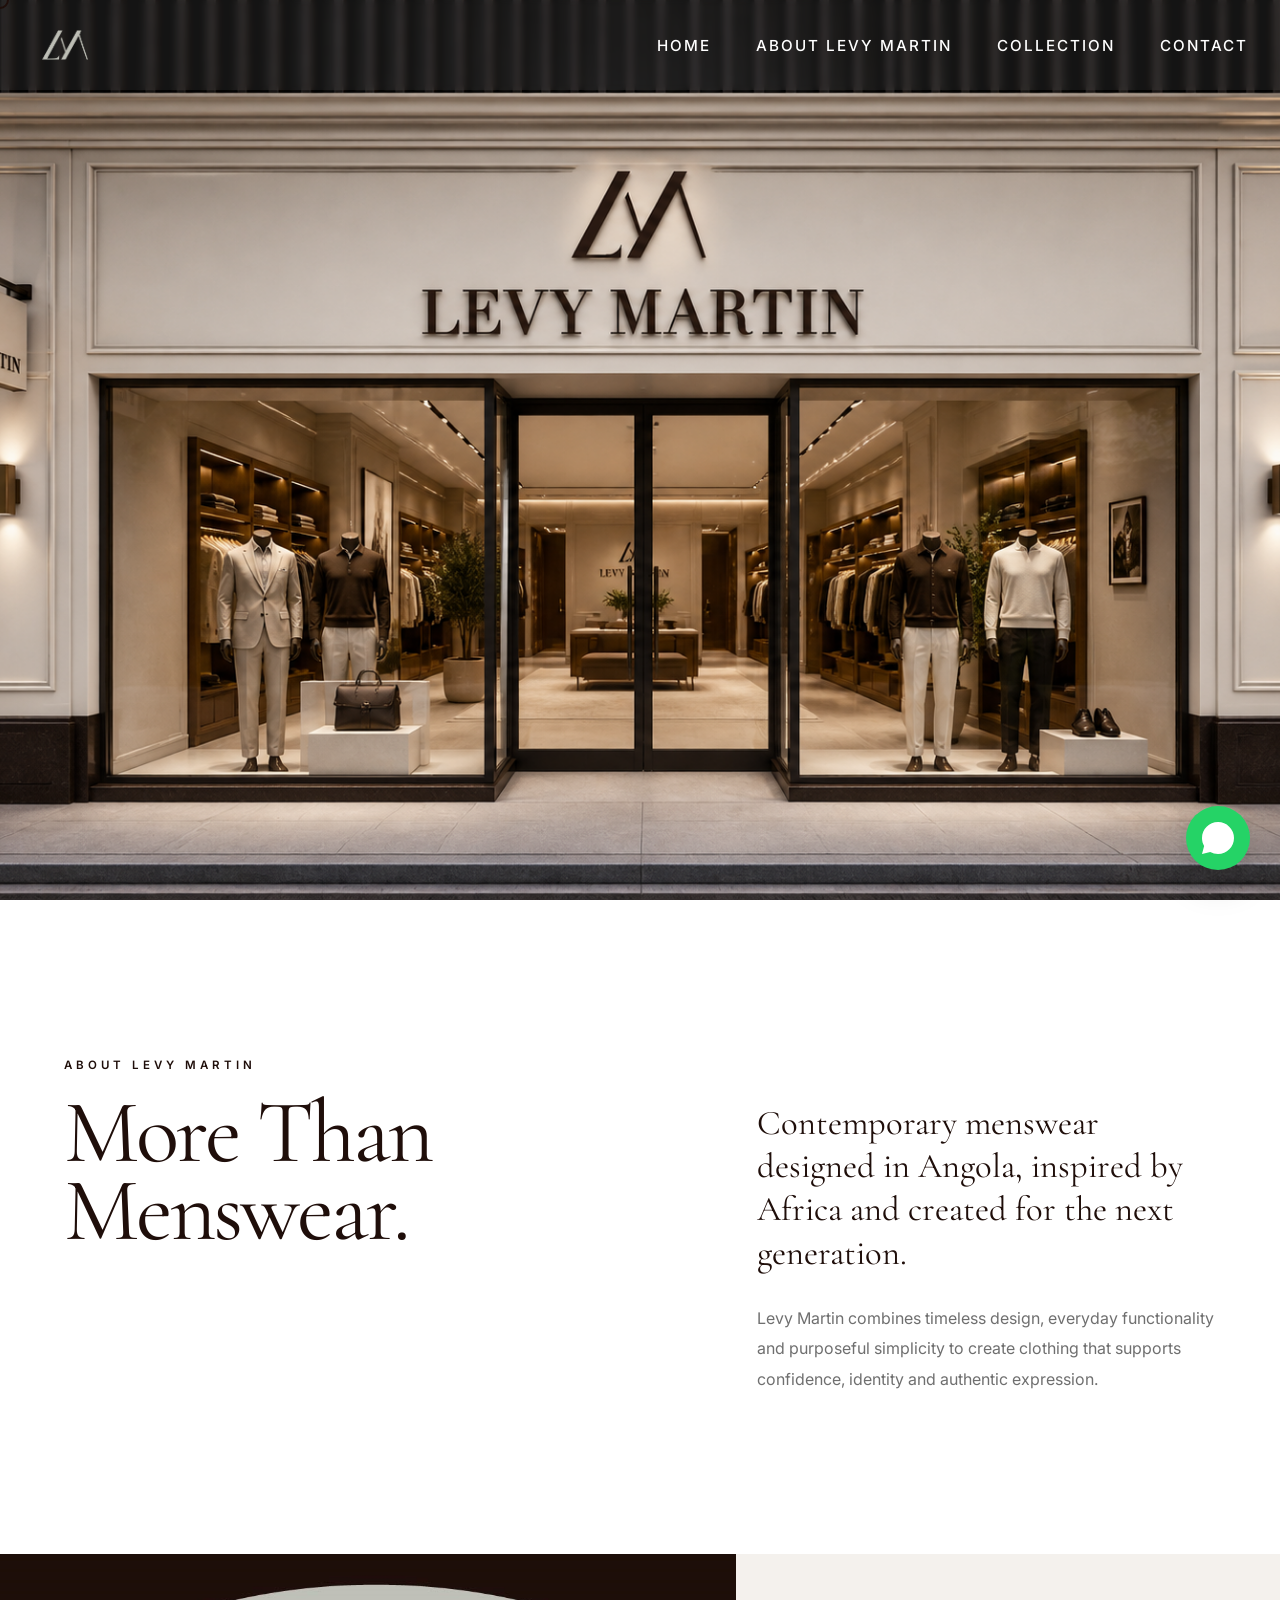
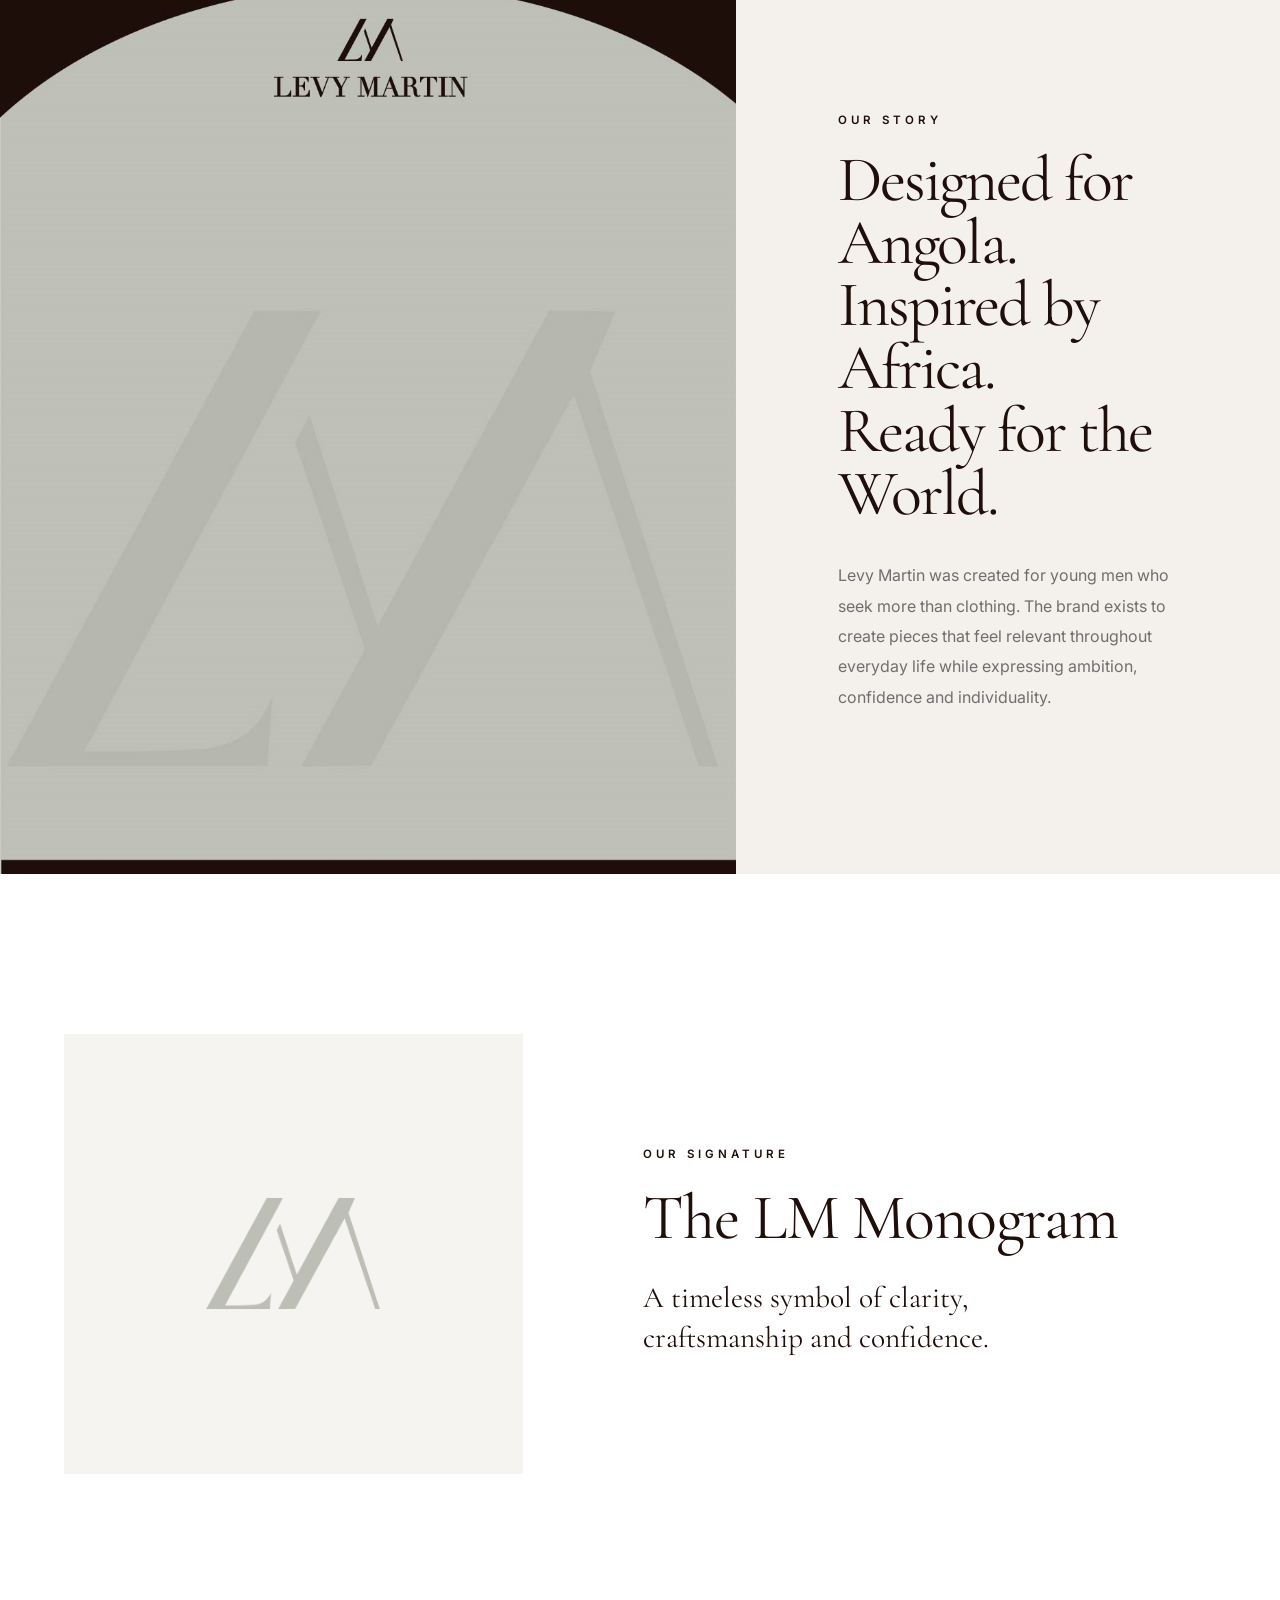
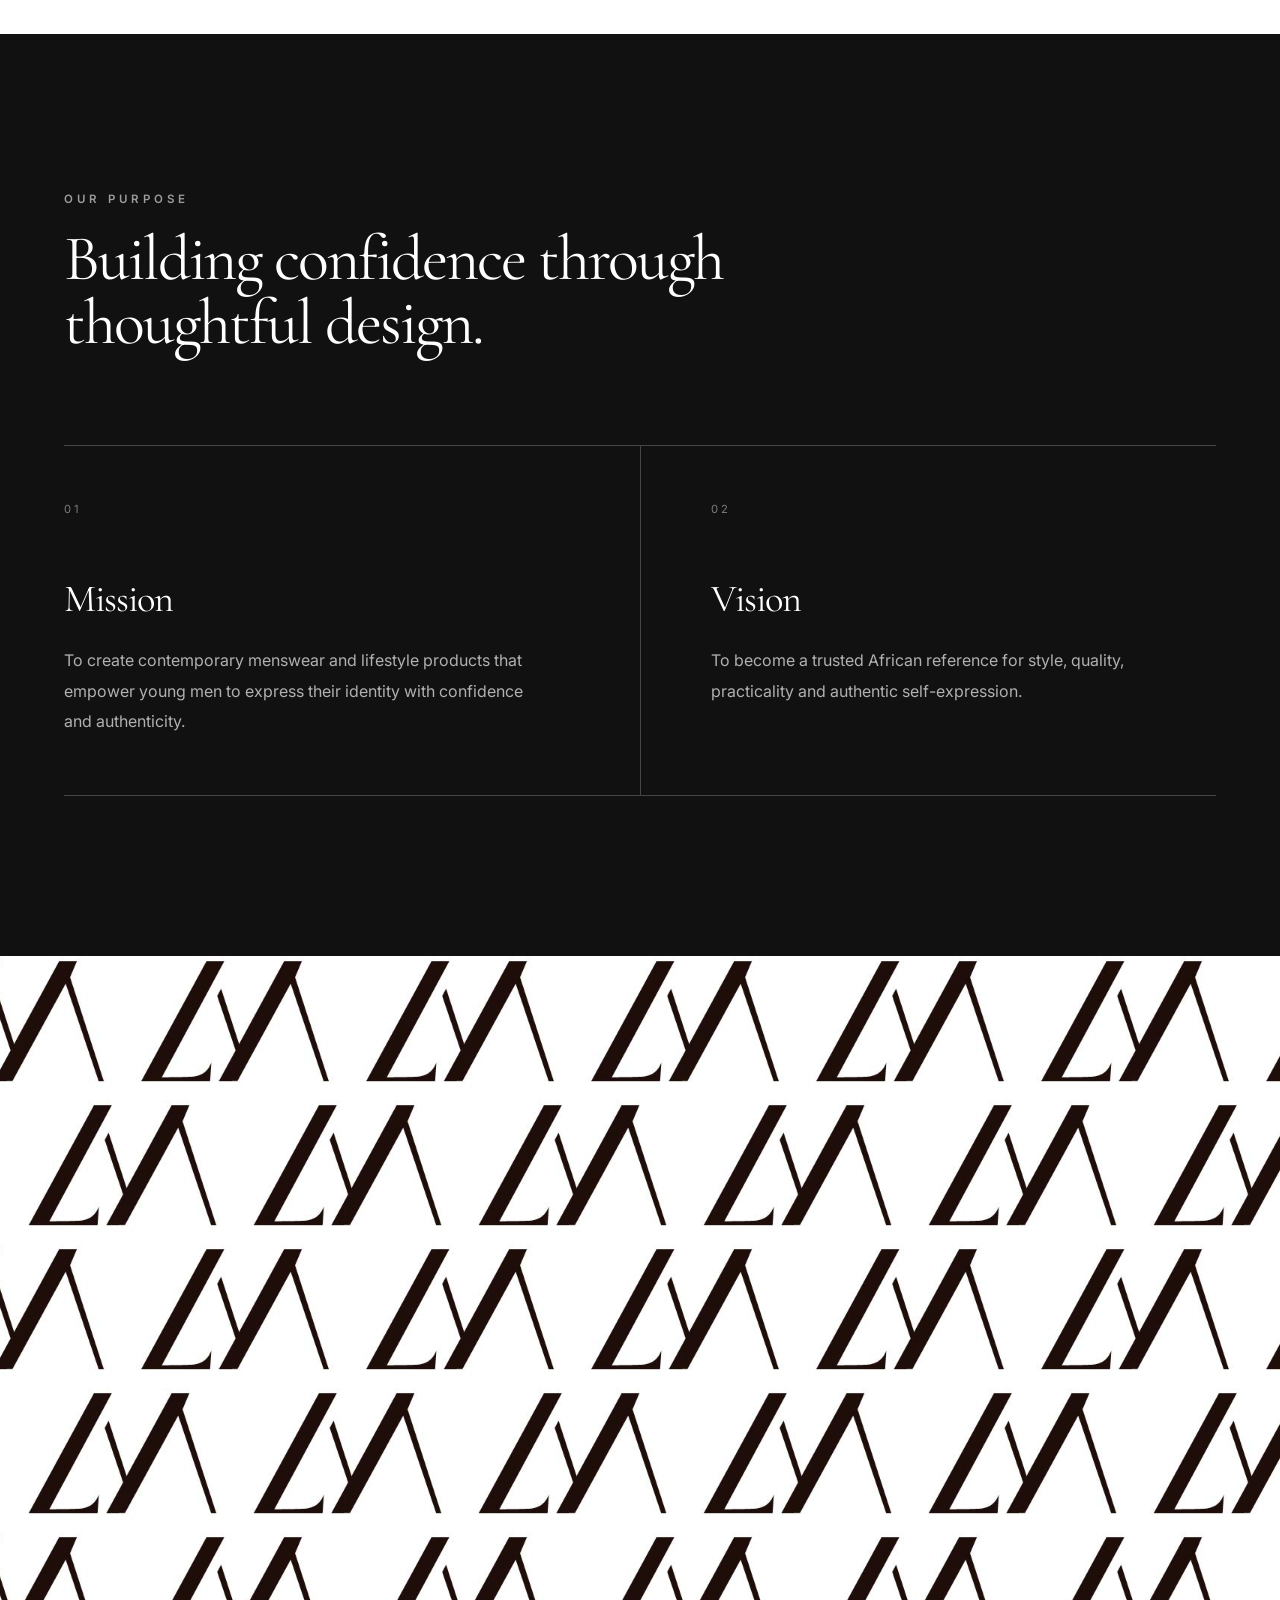
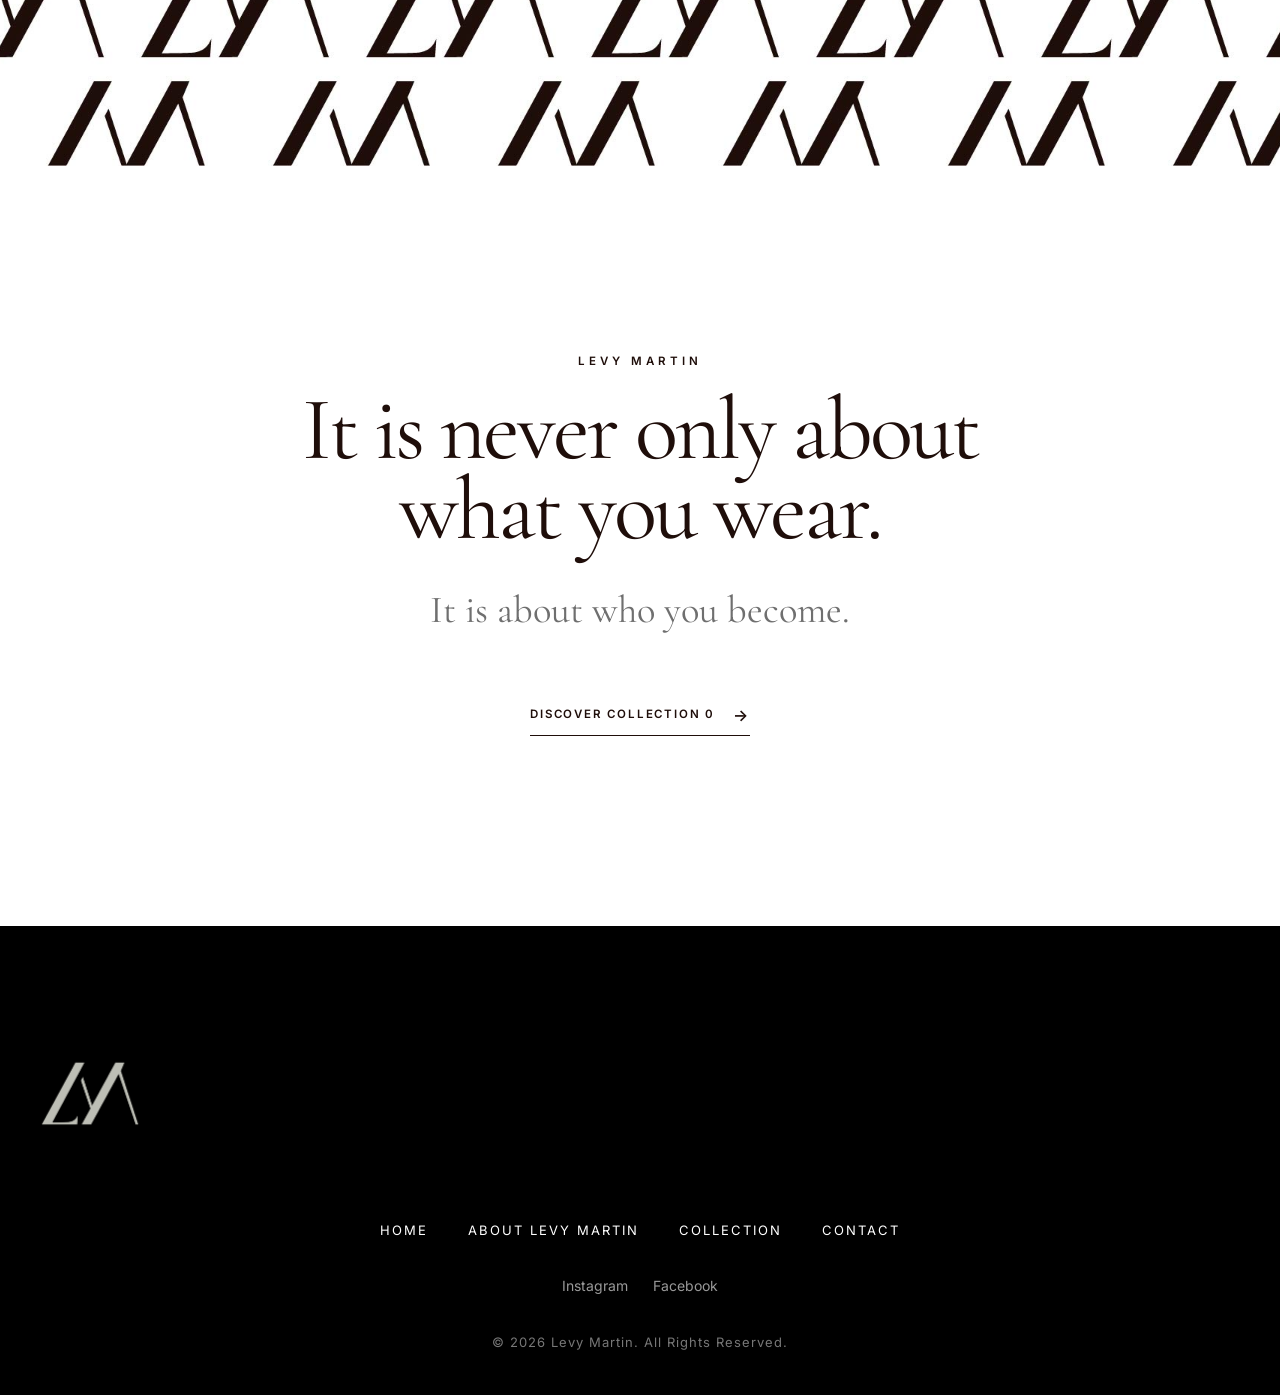
==== commit c388fb86: "Add files via upload" ====
--- a/about.html
+++ b/about.html
@@ -90,31 +90,54 @@
 
     <!-- Page Hero -->
 
-    <section class="page-hero">
-
-        <img src="assets/images/about/about-hero.png" alt="Levy Martin">
-
-        <div class="overlay">
-
-            <div class="about-hero-content">
-
-                <span class="about-hero-subtitle">
-                    ABOUT LEVY MARTIN
-                </span>
+    
+    <!-- =========================================
+         IMAGE-ONLY HERO
+    ========================================= -->
+
+    <section class="about-image-hero">
+
+        <img
+            src="assets/images/about/about-hero.png"
+            alt="Levy Martin contemporary menswear">
+
+    </section>
+
+
+    <!-- =========================================
+         ABOUT INTRODUCTION
+    ========================================= -->
+
+    <section id="about-story" class="about-intro">
+
+        <div class="about-intro-grid">
+
+            <div class="about-intro-heading">
+
+                <p class="about-label">
+                    About Levy Martin
+                </p>
 
                 <h1>
                     More Than<br>
                     Menswear.
                 </h1>
 
-                <p class="about-hero-description">
+            </div>
+
+            <div class="about-intro-copy">
+
+                <p class="about-lead">
                     Contemporary menswear designed in Angola,
                     inspired by Africa and created for the next generation.
                 </p>
 
-                <a href="#about-story" class="btn">
-                    Discover Our Story
-                </a>
+                <p>
+                    Levy Martin combines timeless design,
+                    everyday functionality and purposeful simplicity
+                    to create clothing that supports confidence,
+                    identity and authentic expression.
+                </p>
 
             </div>
 
@@ -122,437 +145,182 @@
 
     </section>
 
-    <!-- Story -->
-
-    <section id="about-story" class="about-story">
-
-        <div class="container">
-
-        
-
-        <div class="about-content">
-
-        <p class="section-title">
-
-        WHO WE ARE
-
-        </p>
-
-        <h2>
-
-        Designed for Angola.
-        Inspired by Africa.
-        Ready for the World.
-
-        </h2>
-
-        <p>
-
-        Levy Martin is an independent menswear brand created for a new generation.
-        Built in Africa with an international vision,
-        the brand combines timeless elegance,
-        contemporary design and everyday functionality.
-        Every collection reflects confidence,
-        authenticity and purposeful simplicity.
-
-        </p>
-
-        <p>
-
-        Our products accompany young men through school,
-        friendships, sport, university, personal growth and
-        their future careers.
-
-        </p>
-
-        </div>
-
-        </div>
-
-    </section>
-
-    <section class="logo-story">
-
-        <div class="container">
-
-        <div class="split-grid">
-
-        <div>
-
-        <img src="assets/images/logo/logo-dark.png">
-
-        </div>
-
-        <div>
-
-        <p class="eyebrow">
-        OUR SIGNATURE
-        </p>
-
-        <h2>
-
-        The LM Monogram
-
-        </h2>
-
-        <p>
-
-        The Levy Martin symbol is built from the initials
-        L and M.
-        Its clean geometric construction represents
-        clarity,
-        confidence,
-        craftsmanship and timeless luxury.
-        Designed to become instantly recognizable,
-        it reflects the brand's ambition to build a lasting identity.
-
-        </p>
-
-        </div>
-
-        </div>
-
-        </div>
-
-    </section>
-
-    <!-- ========================================= -->
-    <!-- BRAND STORY -->
-    <!-- ========================================= -->
-
-    <section class="brand-story">
-
-        <div class="container">
-
-            <div class="story-grid">
-
-                <div class="story-image">
-                    <img src="assets/images/about/MOLDURA FEED E STORYS-34.jpg">
-
-                    
-
-                </div>
-
-                <div class="story-content">
-
-                    <span class="section-subtitle">
-
-                        Brand Story
-
-                    </span>
-
-                    <h2>
-
-                        Why Levy Martin Exists
-
-                    </h2>
-
-                    <p>
-
-                        Levy Martin was born from a simple observation:
-                        many young men struggle to find products that
-                        genuinely reflect who they are and who they aspire
-                        to become.
-
-                    </p>
-
-                    <p>
-
-                        Rather than following trends,
-                        Levy Martin creates timeless,
-                        contemporary products that accompany young men
-                        through school,
-                        friendships,
-                        sport,
-                        university
-                        and their future professional lives.
-
-                    </p>
-
-                </div>
-
-            </div>
-
-        </div>
-
-    </section>
-
-    <!-- ========================================= -->
-    <!-- PRODUCT ECOSYSTEM -->
-    <!-- ========================================= -->
-
-    
-
-    <section class="mission">
-
-        <div class="container">
-
-        <div class="mission-card">
-
-        <h3>
-
-        Our Mission
-
-        </h3>
-
-        <p>
-
-        To create contemporary menswear and lifestyle
-        products that empower young men to express their
-        identity with confidence and authenticity.
-
-        </p>
-
-        </div>
-
-        <div class="mission-card">
-
-        <h3>
-
-        Our Vision
-
-        </h3>
-
-        <p>
-
-        To become a trusted reference for young men
-        seeking style, quality, practicality and authenticity
-        across Africa and beyond.
-
-        </p>
-
-        </div>
-
-        </div>
-
-    </section>
-
-    <!-- ========================================= -->
-    <!-- TARGET CUSTOMER -->
-    <!-- ========================================= -->
-
-    <section class="target-customer">
-
-        <div class="container">
-
-            <div class="section-heading">
-
-                <span>Target Customer</span>
-
-                <h2>
-
-                    Designed For
-                    The Next Generation.
-
-                </h2>
-
-            </div>
-
-            <div class="customer-grid">
-
-                <div class="customer-card">
-
-                    <h3>
-
-                        Age
-
-                    </h3>
-
-                    <p>
-
-                        Young men between
-                        13 and 25.
-
-                    </p>
-
-                </div>
-
-                <div class="customer-card">
-
-                    <h3>
-
-                        Lifestyle
-
-                    </h3>
-
-                    <p>
-
-                        School,
-                        university,
-                        work,
-                        travel
-                        and everyday life.
-
-                    </p>
-
-                </div>
-
-                <div class="customer-card">
-
-                    <h3>
-
-                        Values
-
-                    </h3>
-
-                    <p>
-
-                        Comfort,
-                        style,
-                        versatility
-                        and personal expression.
-
-                    </p>
-
-                </div>
-
-            </div>
-
-        </div>
-
-    </section>
-
-    
-
-    <section class="design-philosophy">
-
-        <div class="container">
-
-        <div class="section-heading">
-
-        <p>
-
-        DESIGN PHILOSOPHY
-
-        </p>
-
-        <h2>
-
-        Clean.
-        Contemporary.
-        Functional.
-        Confidently Bold.
-
-        </h2>
-
-        </div>
-
-        <p>
-
-        Every Levy Martin product balances simplicity,
-        practicality and sophistication while reflecting the
-        energy and confidence of today's African youth.
-
-        </p>
-
-        </div>
-
-    </section>
-
-    <!-- Values -->
-
-    <section class="values">
-
-        <div class="container">
-
-            <div class="value-card fade-up">
-
-                <h3>Identity</h3>
+
+    <!-- =========================================
+         BRAND STORY
+    ========================================= -->
+
+    <section class="minimal-story">
+
+        <div class="minimal-story-image">
+
+            <img
+                src="assets/images/about/MOLDURA FEED E STORYS-34.jpg"
+                alt="The Levy Martin story">
+
+        </div>
+
+        <div class="minimal-story-content">
+
+            <p class="about-label">
+                Our Story
+            </p>
+
+            <h2>
+                Designed for Angola.<br>
+                Inspired by Africa.<br>
+                Ready for the World.
+            </h2>
+
+            <p>
+                Levy Martin was created for young men who seek more
+                than clothing. The brand exists to create pieces that
+                feel relevant throughout everyday life while expressing
+                ambition, confidence and individuality.
+            </p>
+
+        </div>
+
+    </section>
+
+
+    <!-- =========================================
+         MONOGRAM
+    ========================================= -->
+
+    <section class="minimal-monogram">
+
+        <div class="monogram-mark">
+
+            <img
+                src="assets/images/logo/logo-dark.png"
+                alt="Levy Martin LM monogram">
+
+        </div>
+
+        <div class="monogram-content">
+
+            <p class="about-label">
+                Our Signature
+            </p>
+
+            <h2>
+                The LM Monogram
+            </h2>
+
+            <p>
+                A timeless symbol of clarity,
+                craftsmanship and confidence.
+            </p>
+
+        </div>
+
+    </section>
+
+
+    <!-- =========================================
+         MISSION AND VISION
+    ========================================= -->
+
+    <section class="minimal-purpose">
+
+        <div class="purpose-heading">
+
+            <p class="about-label">
+                Our Purpose
+            </p>
+
+            <h2>
+                Building confidence through thoughtful design.
+            </h2>
+
+        </div>
+
+        <div class="purpose-grid">
+
+            <article class="purpose-item">
+
+                <span>01</span>
+
+                <h3>
+                    Mission
+                </h3>
 
                 <p>
-
-                    Embracing individuality and understanding one's unique value.
-
-                </p>
-
-            </div>
-
-            <div class="value-card fade-up">
-
-                <h3>Confidence</h3>
+                    To create contemporary menswear and lifestyle products
+                    that empower young men to express their identity
+                    with confidence and authenticity.
+                </p>
+
+            </article>
+
+            <article class="purpose-item">
+
+                <span>02</span>
+
+                <h3>
+                    Vision
+                </h3>
 
                 <p>
-
-                    Feeling prepared to face opportunities with courage and purpose.
-
-                </p>
-
-            </div>
-
-            <div class="value-card fade-up">
-
-                <h3>Expression</h3>
-
-                <p>
-
-                    Communicating personality and ambition through everyday choices.
-
-                </p>
-
-            </div>
-
-        </div>
-
-    </section>
-
-    <!-- Image -->
-
-    <section class="editorial">
-
-        <img src="assets/images/hero/pattern.jpg" alt="Editorial">
-
-    </section>
-
-    <!-- Philosophy -->
-
-    <section class="philosophy fade-up">
-
-        <div class="container-mini">
-
-            <p class="section-title">
-
-                OUR PHILOSOPHY
-
+                    To become a trusted African reference for style,
+                    quality, practicality and authentic self-expression.
+                </p>
+
+            </article>
+
+        </div>
+
+    </section>
+
+
+    <!-- =========================================
+         EDITORIAL IMAGE
+    ========================================= -->
+
+    <section class="about-editorial-image">
+
+        <img
+            src="assets/images/hero/pattern.jpg"
+            alt="Levy Martin editorial">
+
+    </section>
+
+
+    <!-- =========================================
+         FINAL STATEMENT
+    ========================================= -->
+
+    <section class="about-closing">
+
+        <div class="about-closing-inner">
+
+            <p class="about-label">
+                Levy Martin
             </p>
 
             <h2>
-
-                Clothing should inspire confidence before a word is spoken.
-
+                It is never only about<br>
+                what you wear.
             </h2>
 
-            <p>
-
-                Every collection is designed with simplicity, practicality and timeless
-                elegance to become part of the journey rather than simply another
-                product.
-
-            </p>
-
-        </div>
-
-    </section>
-
-    <section class="brand-quote">
-
-        <div class="container-mini">
-
-        <h2>
-
-        Levy Martin is not simply about what young men wear.
-
-        </h2>
-
-        <p>
-
-        It is about who they are becoming.
-
-        </p>
-
-        </div>
-
-    </section>
-
+            <p class="closing-line">
+                It is about who you become.
+            </p>
+
+            <a href="collections.html" class="about-text-link">
+
+                Discover Collection 0
+
+                <span aria-hidden="true">
+                    →
+                </span>
+
+            </a>
+
+        </div>
+
+    </section>
     
 
     <!-- FOOTER -->
@@ -599,7 +367,23 @@
     <script src="js/animations.js"></script>
     <script src="js/cursor.js"></script>
     <script src="js/app.js"></script>
-
+    <a
+    class="whatsapp-float"
+    href="https://wa.me/244923311962"
+    target="_blank"
+    aria-label="Chat on WhatsApp">
+
+    <svg xmlns="http://www.w3.org/2000/svg"
+    width="30"
+    height="30"
+    fill="currentColor"
+    viewBox="0 0 16 16">
+
+    <path d="M13.601 2.326A7.854 7.854 0 0 0 8.001 0C3.589 0 0 3.588 0 8c0 1.41.368 2.788 1.067 4.003L0 16l4.103-1.056A7.944 7.944 0 0 0 8 16c4.411 0 8-3.589 8-8a7.95 7.95 0 0 0-2.399-5.674z"/>
+
+    </svg>
+
+    </a>
 </body>
 
 </html>
--- a/css/global.css
+++ b/css/global.css
@@ -526,4 +526,66 @@
 
     font-size:.65rem;
 
+}
+
+.whatsapp-float{
+
+position:fixed;
+
+right:30px;
+
+bottom:30px;
+
+width:64px;
+
+height:64px;
+
+border-radius:50%;
+
+background:#25D366;
+
+color:white;
+
+display:flex;
+
+justify-content:center;
+
+align-items:center;
+
+box-shadow:0 15px 35px rgba(0,0,0,.18);
+
+z-index:9999;
+
+transition:.35s;
+
+}
+
+.whatsapp-float:hover{
+
+transform:translateY(-5px) scale(1.06);
+
+}
+
+.whatsapp-float svg{
+
+width:32px;
+
+height:32px;
+
+}
+
+@media(max-width:768px){
+
+.whatsapp-float{
+
+width:58px;
+
+height:58px;
+
+right:18px;
+
+bottom:18px;
+
+}
+
 }
--- a/css/navigation.css
+++ b/css/navigation.css
@@ -221,6 +221,7 @@
     bottom:0;
 
     background:#fff;
+    z-index: 9999;
 
 }
 
--- a/css/about.css
+++ b/css/about.css
@@ -1,637 +1,625 @@
-/* ========================================
-   ABOUT PAGE
-   Levy Martin
-======================================== */
-
-/* ==========================
-   PAGE HERO
-========================== */
-
-.page-hero{
-
+/* ==========================================
+   LEVY MARTIN
+   MINIMAL ABOUT PAGE
+========================================== */
+
+
+/* ==========================================
+   IMAGE-ONLY HERO
+========================================== */
+
+.about-image-hero{
     position:relative;
+
+    width:100%;
     height:100vh;
+    min-height:680px;
+
+    padding:0;
     overflow:hidden;
 
-}
-
-.page-hero img{
-
-    position:absolute;
-    inset:0;
-
+    background:#1f0e0a;
+}
+
+.about-image-hero img{
     width:100%;
     height:100%;
 
+    display:block;
+
     object-fit:cover;
     object-position:center center;
-
-}
-
-.page-hero::after{
-
-    content:"";
-
-    position:absolute;
-    inset:0;
-
-    background:linear-gradient(
-        90deg,
-        rgba(0,0,0,.60) 0%,
-        rgba(0,0,0,.42) 32%,
-        rgba(0,0,0,.18) 62%,
-        rgba(0,0,0,.08) 100%
-    );
-
-}
-
-.overlay{
-
-    position:absolute;
-    inset:0;
-
-    z-index:2;
-
-}
-
-.hero-content{
-
-    position:absolute;
-
-    left:8%;
-
-    top:50%;
-
-    transform:translateY(-50%);
-
-    width:560px;
+}
+
+
+/* ==========================================
+   SHARED LABEL
+========================================== */
+
+.about-label{
+    margin-bottom:22px;
+
+    color:var(--color-primary);
+
+    font-family:var(--font-body);
+    font-size:.72rem;
+    font-weight:600;
+    line-height:1;
+
+    letter-spacing:4px;
+    text-transform:uppercase;
+}
+
+
+/* ==========================================
+   ABOUT INTRODUCTION
+========================================== */
+
+.about-intro{
+    padding:160px 0;
+
+    background:#fff;
+}
+
+.about-intro-grid{
+    width:min(90%,1250px);
+    margin:auto;
+
+    display:grid;
+    grid-template-columns:1fr .8fr;
+
+    gap:120px;
+    align-items:start;
+}
+
+.about-intro-heading h1{
+    max-width:650px;
+
+    margin:0;
+
+    color:var(--color-primary);
+
+    font-size:clamp(4rem,7vw,7rem);
+    font-weight:400;
+    line-height:.88;
+
+    letter-spacing:-3px;
+}
+
+.about-intro-copy{
+    padding-top:42px;
+}
+
+.about-intro-copy p{
+    max-width:510px;
+
+    font-size:1rem;
+    line-height:1.9;
+}
+
+.about-intro-copy .about-lead{
+    margin-bottom:28px;
+
+    color:var(--color-primary);
+
+    font-family:var(--font-heading);
+    font-size:clamp(1.7rem,2.7vw,2.6rem);
+    line-height:1.25;
+}
+
+
+/* ==========================================
+   BRAND STORY
+========================================== */
+
+.minimal-story{
+    width:100%;
+
+    display:grid;
+    grid-template-columns:1.15fr .85fr;
+
+    padding:0;
+
+    background:#f4f1ed;
+}
+
+.minimal-story-image{
+    min-height:820px;
+
+    overflow:hidden;
+}
+
+.minimal-story-image img{
+    width:100%;
+    height:100%;
+
+    display:block;
+
+    object-fit:cover;
+    object-position:center top;
+
+    transition:transform 1.2s ease;
+}
+
+.minimal-story:hover .minimal-story-image img{
+    transform:scale(1.025);
+}
+
+.minimal-story-content{
+    padding:100px 8vw;
 
     display:flex;
     flex-direction:column;
+    justify-content:center;
     align-items:flex-start;
-
-    text-align:left;
+}
+
+.minimal-story-content h2{
+    max-width:600px;
+
+    margin:0 0 35px;
+
+    font-size:clamp(3rem,5vw,5.2rem);
+    font-weight:400;
+    line-height:.98;
+
+    letter-spacing:-2px;
+}
+
+.minimal-story-content > p:last-child{
+    max-width:500px;
+
+    line-height:1.9;
+}
+
+
+/* ==========================================
+   MONOGRAM
+========================================== */
+
+.minimal-monogram{
+    width:min(90%,1200px);
+    margin:auto;
+
+    display:grid;
+    grid-template-columns:.8fr 1fr;
+
+    gap:120px;
+    align-items:center;
+
+    padding:160px 0;
+}
+
+.monogram-mark{
+    min-height:440px;
+
+    display:flex;
+    align-items:center;
+    justify-content:center;
+
+    background:#f6f4f1;
+}
+
+.monogram-mark img{
+    width:min(55%,280px);
+    height:auto;
+
+    object-fit:contain;
+}
+
+.monogram-content h2{
+    margin:0 0 25px;
+
+    font-size:clamp(3rem,5vw,5rem);
+    font-weight:400;
+}
+
+.monogram-content > p:last-child{
+    max-width:420px;
+
+    color:var(--color-primary);
+
+    font-family:var(--font-heading);
+    font-size:clamp(1.5rem,2.3vw,2.2rem);
+    line-height:1.35;
+}
+
+
+/* ==========================================
+   MISSION AND VISION
+========================================== */
+
+.minimal-purpose{
+    padding:160px 0;
+
+    background:#111;
+}
+
+.purpose-heading{
+    width:min(90%,1200px);
+    margin:0 auto 90px;
+}
+
+.purpose-heading .about-label{
+    color:rgba(255,255,255,.58);
+}
+
+.purpose-heading h2{
+    max-width:780px;
 
     color:#fff;
 
-}
-
-.hero-content h1,
-.hero-content p,
-.hero-subtitle{
-
-    text-align:left;
-
-}
-
-.hero-subtitle{
-
-    color:white;
-
-    font-size:.85rem;
-
-    letter-spacing:6px;
-
+    font-size:clamp(3rem,5vw,5.2rem);
+    font-weight:400;
+    line-height:1;
+
+    letter-spacing:-2px;
+}
+
+.purpose-grid{
+    width:min(90%,1200px);
+    margin:auto;
+
+    display:grid;
+    grid-template-columns:repeat(2,1fr);
+
+    border-top:1px solid rgba(255,255,255,.22);
+}
+
+.purpose-item{
+    min-height:350px;
+
+    padding:55px 70px 20px 0;
+
+    border-bottom:1px solid rgba(255,255,255,.22);
+}
+
+.purpose-item + .purpose-item{
+    padding-left:70px;
+
+    border-left:1px solid rgba(255,255,255,.22);
+}
+
+.purpose-item span{
+    display:block;
+
+    margin-bottom:60px;
+
+    color:rgba(255,255,255,.45);
+
+    font-size:.7rem;
+    letter-spacing:3px;
+}
+
+.purpose-item h3{
+    margin-bottom:25px;
+
+    color:#fff;
+
+    font-size:clamp(2rem,3vw,3rem);
+    font-weight:400;
+}
+
+.purpose-item p{
+    max-width:470px;
+
+    color:rgba(255,255,255,.67);
+
+    line-height:1.9;
+}
+
+
+/* ==========================================
+   EDITORIAL IMAGE
+========================================== */
+
+.about-editorial-image{
+    width:100%;
+
+    padding:0;
+
+    overflow:hidden;
+}
+
+.about-editorial-image img{
+    width:100%;
+    height:90vh;
+    min-height:650px;
+
+    display:block;
+
+    object-fit:cover;
+    object-position:center center;
+
+    transition:transform 1.3s ease;
+}
+
+.about-editorial-image:hover img{
+    transform:scale(1.02);
+}
+
+
+/* ==========================================
+   CLOSING STATEMENT
+========================================== */
+
+.about-closing{
+    padding:190px 24px;
+
+    background:#fff;
+}
+
+.about-closing-inner{
+    max-width:1100px;
+    margin:auto;
+
+    text-align:center;
+}
+
+.about-closing h2{
+    margin:0 0 25px;
+
+    font-size:clamp(3.6rem,7vw,7rem);
+    font-weight:400;
+    line-height:.9;
+
+    letter-spacing:-3px;
+}
+
+.closing-line{
+    margin-bottom:55px;
+
+    color:var(--color-text-light);
+
+    font-family:var(--font-heading);
+    font-size:clamp(1.7rem,3vw,2.8rem);
+}
+
+.about-text-link{
+    display:inline-flex;
+    align-items:center;
+
+    gap:18px;
+    padding-bottom:8px;
+
+    border-bottom:1px solid var(--color-primary);
+
+    color:var(--color-primary);
+
+    font-size:.72rem;
+    font-weight:600;
+
+    letter-spacing:1.8px;
     text-transform:uppercase;
-
-    margin-bottom:25px;
-
-}
-
-.hero-content h1{
-
-    color:white;
-
-    font-size:clamp(4rem,7vw,6rem);
-
-    line-height:.95;
-
-    margin-bottom:30px;
-
-}
-
-.hero-description{
-
-    color:rgba(255,255,255,.92);
-
-    max-width:500px;
-
-    font-size:1.1rem;
-
-    line-height:1.9;
-
-    margin-bottom:45px;
-
-}
-
-.hero-content .btn{
-
-    background:white;
-
-    color:#1F0E0A;
-
-    border:1px solid white;
-
-}
-
-.hero-content .btn:hover{
-
-    background:transparent;
-
-    color:white;
-
-}
-
-
-
-.page-hero p{
-    color:white;
-    text-transform:uppercase;
-    letter-spacing:5px;
-    margin-bottom:25px;
-}
-
-.page-hero h1{
-    color:white;
-    max-width:900px;
-}
-
-/* ==========================
-   STORY
-========================== */
-
-.story{
-    background:#fafafa;
-}
-
-.story .container-mini{
-    text-align:center;
-}
-
-.story h2{
-    margin:20px 0 35px;
-}
-
-.story p:last-child{
-    max-width:720px;
-    margin:auto;
-}
-
-/* ==========================
-   VALUES
-========================== */
-
-.values{
-    padding:140px 0;
-}
-
-.values .container{
-    display:grid;
-    grid-template-columns:repeat(3,1fr);
-    gap:40px;
-}
-
-.value-card{
-    padding:60px 45px;
-    background:white;
-    text-align:center;
-    transition:.4s ease;
-    border:1px solid #eeeeee;
-}
-
-.value-card:hover{
-    transform:translateY(-12px);
-    box-shadow:0 25px 60px rgba(0,0,0,.08);
-}
-
-.value-card h3{
-    margin-bottom:20px;
-    font-size:2rem;
-}
-
-.value-card p{
-    line-height:1.8;
-}
-
-/* ==========================
-   EDITORIAL
-========================== */
-
-.editorial{
-    padding:0;
-}
-
-.editorial img{
-    width:100%;
-    height:85vh;
-    object-fit:cover;
-}
-
-/* ==========================
-   PHILOSOPHY
-========================== */
-
-.philosophy{
-    background:white;
-}
-
-.philosophy .container-mini{
-    text-align:center;
-}
-
-.philosophy h2{
-    margin:20px 0 35px;
-}
-
-/* ==========================
-   CTA
-========================== */
-
-.about-cta{
-    background:var(--color-primary);
-    color:white;
-    text-align:center;
-}
-
-.about-cta h2{
-    color:white;
-    margin-bottom:35px;
-}
-
-.about-cta .btn{
-    background:white;
-    color:var(--color-primary);
-    border:1px solid white;
-}
-
-.about-cta .btn:hover{
-    background:transparent;
-    color:white;
-}
-
-/* ==========================
-   IMAGE EFFECT
-========================== */
-
-.editorial{
-    overflow:hidden;
-}
-
-.editorial img{
-    transition:1.4s ease;
-}
-
-.editorial:hover img{
-    transform:scale(1.05);
-}
-
-/* ==========================
-   VALUE CARD ICON SPACE
-========================== */
-
-.value-card::before{
-    content:"";
-    display:block;
-    width:70px;
-    height:2px;
-    background:var(--color-primary);
-    margin:0 auto 30px;
-}
-
-/* ==========================
-   RESPONSIVE
-========================== */
+}
+
+.about-text-link span{
+    font-size:1rem;
+
+    transition:transform .3s ease;
+}
+
+.about-text-link:hover span{
+    transform:translateX(5px);
+}
+
+
+/* ==========================================
+   TABLET
+========================================== */
 
 @media(max-width:992px){
 
-    .values .container{
+    .about-intro-grid{
         grid-template-columns:1fr;
-    }
-
-    .page-hero{
-        height:75vh;
-    }
-
-}
+
+        gap:55px;
+    }
+
+    .about-intro-copy{
+        padding-top:0;
+    }
+
+    .minimal-story{
+        grid-template-columns:1fr;
+    }
+
+    .minimal-story-image{
+        min-height:650px;
+    }
+
+    .minimal-story-content{
+        padding:90px 7vw;
+    }
+
+    .minimal-monogram{
+        grid-template-columns:1fr;
+
+        gap:65px;
+    }
+
+    .purpose-grid{
+        grid-template-columns:1fr;
+    }
+
+    .purpose-item{
+        padding:50px 0;
+    }
+
+    .purpose-item + .purpose-item{
+        padding-left:0;
+
+        border-left:none;
+    }
+
+}
+
+
+/* ==========================================
+   MOBILE
+========================================== */
 
 @media(max-width:768px){
 
-    .page-hero h1{
+    .about-image-hero{
+        height:auto;
+        min-height:0;
+
+        padding-top:75px;
+
+        background:#fff;
+    }
+
+    .about-image-hero img{
+        width:100%;
+        height:auto;
+
+        object-fit:contain;
+        object-position:center center;
+    }
+
+    .about-intro{
+        padding:90px 0;
+    }
+
+    .about-intro-grid{
+        width:calc(100% - 44px);
+
+        gap:40px;
+    }
+
+    .about-intro-heading h1{
+        font-size:3.7rem;
+        line-height:.9;
+
+        letter-spacing:-2px;
+    }
+
+    .about-intro-copy .about-lead{
+        font-size:1.8rem;
+    }
+
+    .minimal-story-image{
+        min-height:0;
+    }
+
+    .minimal-story-image img{
+        width:100%;
+        height:auto;
+
+        object-fit:contain;
+    }
+
+    .minimal-story-content{
+        padding:75px 22px;
+    }
+
+    .minimal-story-content h2{
         font-size:3rem;
     }
 
-    .editorial img{
-        height:60vh;
-    }
-
-    .value-card{
-        padding:45px 30px;
-    }
-
-}
-
-@media(max-width:576px){
-
-    .page-hero{
-        height:65vh;
-    }
-
-    .page-hero p{
-        letter-spacing:3px;
-        font-size:.75rem;
-    }
-
-    .page-hero h1{
+    .minimal-monogram{
+        width:calc(100% - 44px);
+
+        padding:95px 0;
+
+        gap:50px;
+    }
+
+    .monogram-mark{
+        min-height:340px;
+    }
+
+    .monogram-content h2{
+        font-size:3rem;
+    }
+
+    .minimal-purpose{
+        padding:100px 0;
+    }
+
+    .purpose-heading{
+        width:calc(100% - 44px);
+
+        margin-bottom:60px;
+    }
+
+    .purpose-heading h2{
+        font-size:3rem;
+    }
+
+    .purpose-grid{
+        width:calc(100% - 44px);
+    }
+
+    .purpose-item{
+        min-height:0;
+
+        padding:42px 0;
+    }
+
+    .purpose-item span{
+        margin-bottom:35px;
+    }
+
+    .purpose-item h3{
         font-size:2.3rem;
     }
 
-}
-
-/*==================================
-MISSION
-==================================*/
-
-.mission{
-
-padding:120px 0;
-
-background:#f8f8f8;
-
-}
-
-.mission .container{
-
-display:grid;
-
-grid-template-columns:repeat(2,1fr);
-
-gap:50px;
-
-}
-
-.mission-card{
-
-background:#fff;
-
-padding:50px;
-
-box-shadow:0 15px 40px rgba(0,0,0,.05);
-
-}
-
-/*==================================
-CUSTOMERS
-==================================*/
-
-.customers{
-
-padding:140px 0;
-
-}
-
-.customer-grid{
-
-display:grid;
-
-grid-template-columns:repeat(3,1fr);
-
-gap:30px;
-
-margin-top:60px;
-
-}
-
-.customer-grid div{
-
-padding:40px;
-
-background:#fafafa;
-
-text-align:center;
-
-}
-
-/*==================================
-DESIGN PHILOSOPHY
-==================================*/
-
-.design-philosophy{
-
-padding:140px 0;
-
-background:#1F0E0A;
-
-text-align:center;
-
-}
-
-.design-philosophy h2,
-.design-philosophy p{
-
-color:white;
-
-}
-
-/*==================================
-QUOTE
-==================================*/
-
-.brand-quote{
-
-padding:160px 0;
-
-text-align:center;
-
-}
-
-.brand-quote h2{
-
-max-width:900px;
-
-margin:auto;
-
-}
-
-.brand-quote p{
-
-margin-top:40px;
-
-font-size:1.5rem;
-
-color:#777;
-
-}
-
-@media(max-width:900px){
-
-.mission .container,
-.customer-grid{
-
-grid-template-columns:1fr;
-
-}
-
-}
-
-/*======================================
-BRAND STORY
-======================================*/
-
-.brand-story{
-
-    padding:140px 0;
-
-    background:#fff;
-
-}
-
-.story-grid{
-
-    display:grid;
-
-    grid-template-columns:1fr 1fr;
-
-    gap:80px;
-
-    align-items:center;
-
-}
-
-.story-image{
-
-    overflow:hidden;
-
-}
-
-.story-image img{
-
-    width:100%;
-    height:100%;
-
-    display:block;
-
-    object-fit:cover;
-
-    border-radius:0;
-
-}
-
-.ecosystem-grid{
-
-    display:grid;
-
-    grid-template-columns:repeat(3,1fr);
-
-    gap:28px;
-
-}
-
-.ecosystem-grid div{
-
-    position:relative;
-
-    min-height:260px;
-
-    background:#f7f7f7;
-
-    overflow:hidden;
-
-    display:flex;
-
-    align-items:flex-end;
-
-    padding:40px;
-
-    font-family:var(--font-heading);
-
-    font-size:2rem;
-
-    transition:.45s;
-
-}
-
-.ecosystem-grid div::after{
-
-    content:"";
-
-    position:absolute;
-    inset:0;
-
-    background:linear-gradient(
-        transparent 45%,
-        rgba(0,0,0,.15)
-    );
-
-}
-
-.ecosystem-grid div:hover{
-
-    transform:translateY(-8px);
-
-    box-shadow:0 25px 60px rgba(0,0,0,.12);
-
-}
-
-.story-content p{
-
-    margin-top:25px;
-
-}
-
-@media(max-width:991px){
-
-.story-grid{
-
-grid-template-columns:1fr;
-
-}
-
-}
-
-/*======================================
-TARGET CUSTOMER
-======================================*/
-
-.target-customer{
-
-padding:140px 0;
-
-background:#f8f8f8;
-
-}
-
-.customer-grid{
-
-display:grid;
-
-grid-template-columns:repeat(3,1fr);
-
-gap:30px;
-
-margin-top:60px;
-
-}
-
-.customer-card{
-
-padding:45px;
-
-background:white;
-
-border-radius:16px;
-
-text-align:center;
-
-box-shadow:0 10px 35px rgba(0,0,0,.05);
-
-}
-
-@media(max-width:900px){
-
-.customer-grid{
-
-grid-template-columns:1fr;
-
-}
+    .about-editorial-image img{
+        width:100%;
+        height:auto;
+        min-height:0;
+
+        object-fit:contain;
+    }
+
+    .about-closing{
+        padding:110px 22px;
+    }
+
+    .about-closing h2{
+        font-size:3.6rem;
+        line-height:.92;
+    }
+
+    .closing-line{
+        margin-bottom:40px;
+
+        font-size:1.7rem;
+    }
+
+}
+
+
+/* ==========================================
+   SMALL MOBILE
+========================================== */
+
+@media(max-width:480px){
+
+    .about-intro-heading h1{
+        font-size:3.2rem;
+    }
+
+    .about-intro-copy .about-lead{
+        font-size:1.6rem;
+    }
+
+    .minimal-story-content h2{
+        font-size:2.65rem;
+    }
+
+    .monogram-content h2{
+        font-size:2.65rem;
+    }
+
+    .purpose-heading h2{
+        font-size:2.65rem;
+    }
+
+    .about-closing h2{
+        font-size:3.05rem;
+    }
 
 }
--- a/css/animations.css
+++ b/css/animations.css
@@ -101,44 +101,35 @@
 
 /* Hero Text */
 
-.hero-content>*{
-
-    opacity:0;
-
-    transform:translateY(50px);
-
-    animation:heroReveal 1s forwards;
-
-}
-
-.hero-content p{
-
+/* Hero entrance animation */
+
+.hero-content > *{
+    opacity:0;
+    transform:translateY(24px);
+    animation:heroReveal .9s ease forwards;
+}
+
+.hero-eyebrow{
+    animation-delay:.15s;
+}
+
+.hero-content h1{
     animation-delay:.3s;
-
-}
-
-.hero-content h1{
-
+}
+
+.hero-status{
+    animation-delay:.45s;
+}
+
+.hero-content .hero-btn{
     animation-delay:.6s;
-
-}
-
-.hero-content .btn{
-
-    animation-delay:.9s;
-
 }
 
 @keyframes heroReveal{
-
     to{
-
         opacity:1;
-
         transform:translateY(0);
-
     }
-
 }
 
 /* Button Hover */
@@ -453,4 +444,5 @@
 
     border-color:var(--color-primary);
 
-}+}
+
--- a/css/responsive.css
+++ b/css/responsive.css
@@ -141,6 +141,10 @@
         text-align:center;
     }
 
+    .about-hero-content h1{
+        max-width:100%;
+    }
+
     .hero-content h1{
         max-width:100%;
     }
@@ -308,6 +312,32 @@
 
     }
 
+    .about-hero-content .about-hero-subtitle{
+
+        font-size:.75rem;
+
+        letter-spacing:3px;
+
+    }
+
+    h1{
+
+        font-size:2.4rem;
+
+    }
+
+    h2{
+
+        font-size:2rem;
+
+    }
+
+    p{
+
+        font-size:.95rem;
+
+    }
+
     .newsletter-form{
 
         flex-direction:column;
@@ -359,4 +389,309 @@
 
     }
 
+}
+
+@media (max-width:768px){
+
+.about-hero-content{
+
+    left:30px;
+
+    right:30px;
+
+    width:auto;
+
+    max-width:none;
+
+    transform:translateY(-50%);
+
+}
+
+.about-hero-content h1{
+
+    font-size:3rem;
+
+}
+
+}
+
+/* ==========================================
+   MOBILE HOMEPAGE HERO
+   Keep this at the very bottom of this file
+========================================== */
+
+@media (max-width:768px){
+
+    .hero{
+        position:relative;
+        height:100svh;
+        min-height:620px;
+        padding:0;
+        overflow:hidden;
+    }
+
+    /* Preserve as much of the showroom as possible */
+    .hero-image img{
+        width:100%;
+        height:100%;
+        object-fit:cover;
+
+        /*
+        Keeps the Levy Martin wall logo visible.
+        Change 50% slightly only if necessary.
+        */
+        object-position:50% center;
+
+        /* Prevent extra cropping caused by zoom */
+        animation:none;
+        transform:none;
+    }
+
+    /*
+    Keep the upper and middle image clear.
+    Only darken the bottom where the text sits.
+    */
+    .hero-image::after{
+        background:linear-gradient(
+            to bottom,
+            rgba(10,5,3,0) 0%,
+            rgba(10,5,3,0) 48%,
+            rgba(10,5,3,.18) 66%,
+            rgba(10,5,3,.72) 100%
+        );
+    }
+
+    /*
+    Small content block at the bottom.
+    This overrides the older centred mobile rule.
+    */
+    .hero-content{
+        position:absolute;
+        left:0;
+        right:0;
+        bottom:0;
+
+        width:100%;
+        height:auto;
+        margin:0;
+        padding:0 24px 34px;
+
+        display:flex;
+        flex-direction:column;
+        justify-content:flex-end;
+        align-items:flex-start;
+
+        text-align:left;
+    }
+
+    /* Remove extra wording on mobile */
+    .hero-eyebrow{
+        display:none;
+    }
+
+    .hero-content h1{
+        width:auto;
+        max-width:none;
+        margin:0 0 5px;
+
+        font-size:clamp(2.5rem,12vw,3.4rem);
+        line-height:.92;
+        letter-spacing:-1.5px;
+        white-space:nowrap;
+    }
+
+    .hero-status{
+        margin:0 0 18px;
+
+        font-size:.66rem;
+        line-height:1;
+        letter-spacing:4px;
+    }
+
+    /*
+    Convert the large boxed button into a small editorial link.
+    */
+    .hero-btn{
+        width:auto;
+        min-width:0;
+        padding:0 0 7px;
+
+        gap:14px;
+
+        border:none;
+        border-bottom:1px solid rgba(255,255,255,.7);
+        background:transparent;
+
+        backdrop-filter:none;
+        -webkit-backdrop-filter:none;
+
+        font-size:.68rem;
+        letter-spacing:1.5px;
+    }
+
+    .hero-btn:hover{
+        background:transparent;
+        color:#fff;
+        border-color:#fff;
+    }
+
+    .hero-btn span{
+        font-size:.9rem;
+    }
+
+    .scroll-indicator{
+        display:none;
+    }
+
+}
+
+@media (max-width:480px){
+
+    .hero{
+        height:100svh;
+        min-height:580px;
+    }
+
+    .hero-content{
+        padding:0 20px 28px;
+    }
+
+    .hero-content h1{
+        font-size:2.75rem;
+    }
+
+    .hero-status{
+        margin-bottom:16px;
+        font-size:.62rem;
+        letter-spacing:3.5px;
+    }
+
+    .hero-btn{
+        font-size:.64rem;
+    }
+
+}
+
+@media (max-width:360px){
+
+    .hero-content{
+        padding:0 17px 24px;
+    }
+
+    .hero-content h1{
+        font-size:2.4rem;
+    }
+
+}
+
+/* ==========================================
+   MINIMAL HOMEPAGE MOBILE
+========================================== */
+
+@media(max-width:768px){
+
+    .minimal-intro{
+        padding:95px 22px;
+    }
+
+    .minimal-intro h2{
+        font-size:2.7rem;
+    }
+
+    .minimal-intro-text{
+        font-size:.95rem;
+    }
+
+
+    /* Collection image first, content below */
+
+    .collection-preview{
+        display:block;
+    }
+
+    .collection-preview .image{
+        width:100%;
+        height:auto;
+    }
+
+    .collection-preview .image img{
+        width:100%;
+        height:auto;
+        object-fit:contain;
+    }
+
+    .collection-preview .content{
+        padding:75px 24px;
+    }
+
+    .collection-preview .content h2{
+        font-size:2.8rem;
+    }
+
+
+    /* Gallery */
+
+    .minimal-gallery{
+        padding:95px 0;
+    }
+
+    .gallery-heading{
+        margin-bottom:40px;
+        align-items:flex-start;
+        flex-direction:column;
+        gap:20px;
+    }
+
+    .minimal-gallery .gallery-grid{
+        grid-template-columns:1fr;
+        gap:12px;
+    }
+
+    .minimal-gallery .gallery-item,
+    .minimal-gallery .gallery-feature{
+        min-height:0;
+        height:auto;
+        grid-row:auto;
+    }
+
+    .minimal-gallery .gallery-item img{
+        width:100%;
+        height:auto;
+        object-fit:contain;
+    }
+
+
+    /* Statement */
+
+    .brand-statement{
+        padding:110px 22px;
+    }
+
+    .brand-statement h2{
+        font-size:3rem;
+    }
+
+
+    /* Newsletter */
+
+    .minimal-newsletter{
+        padding:100px 22px;
+    }
+
+}
+
+@media(max-width:480px){
+
+    .minimal-intro h2{
+        font-size:2.35rem;
+    }
+
+    .collection-preview .content h2{
+        font-size:2.5rem;
+    }
+
+    .brand-statement h2{
+        font-size:2.6rem;
+    }
+
 }
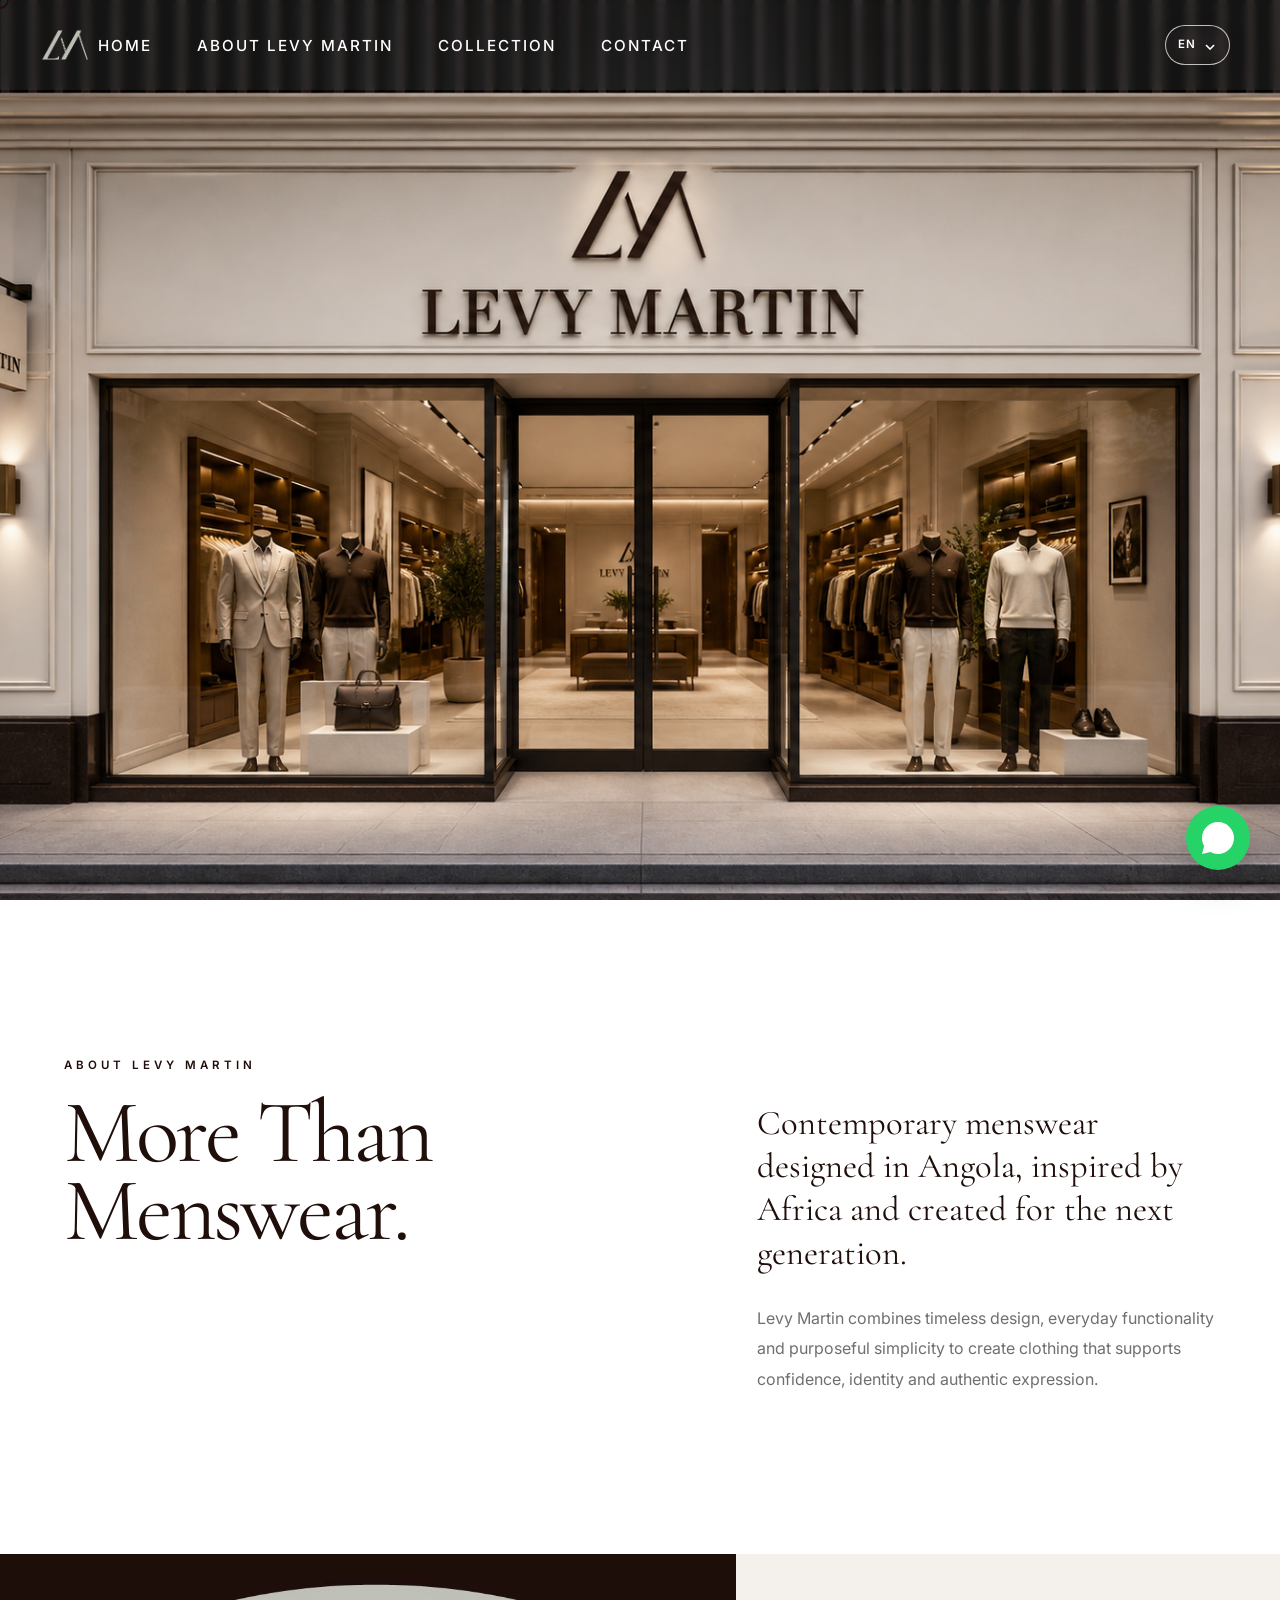
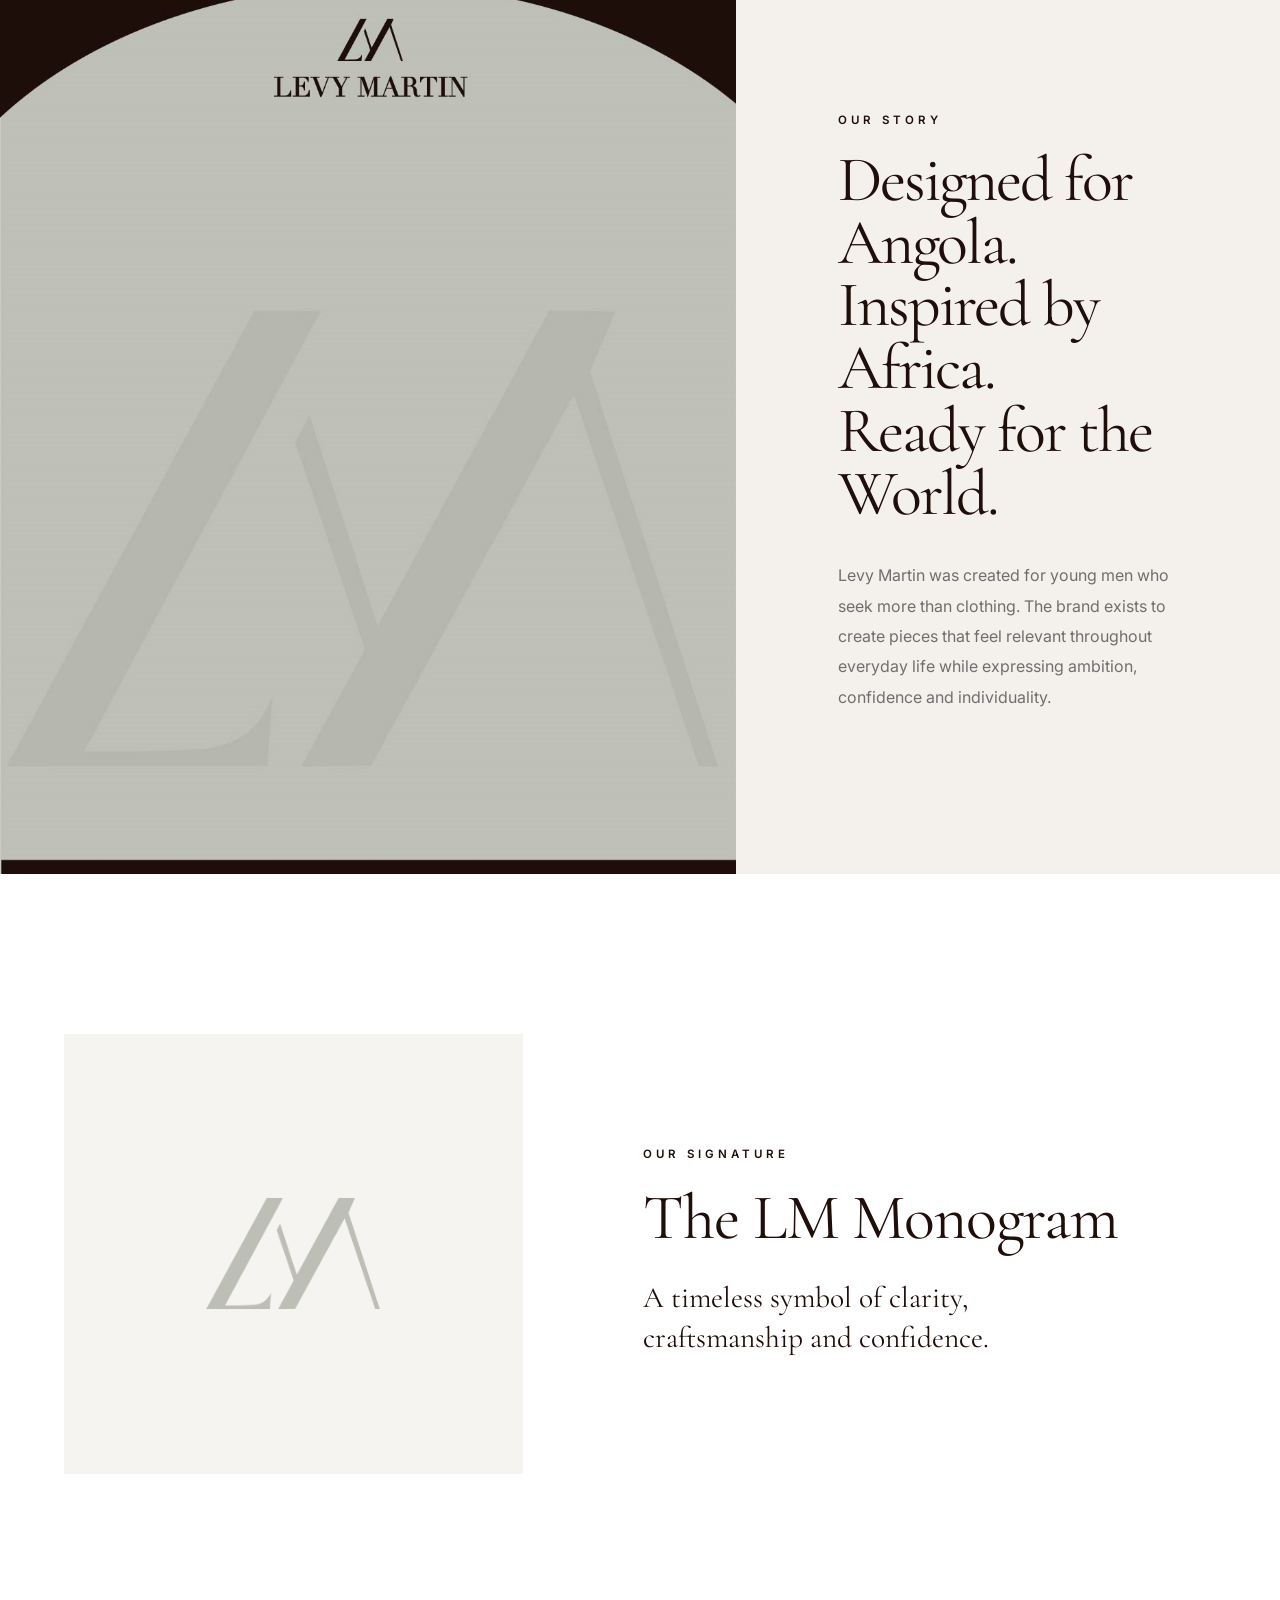
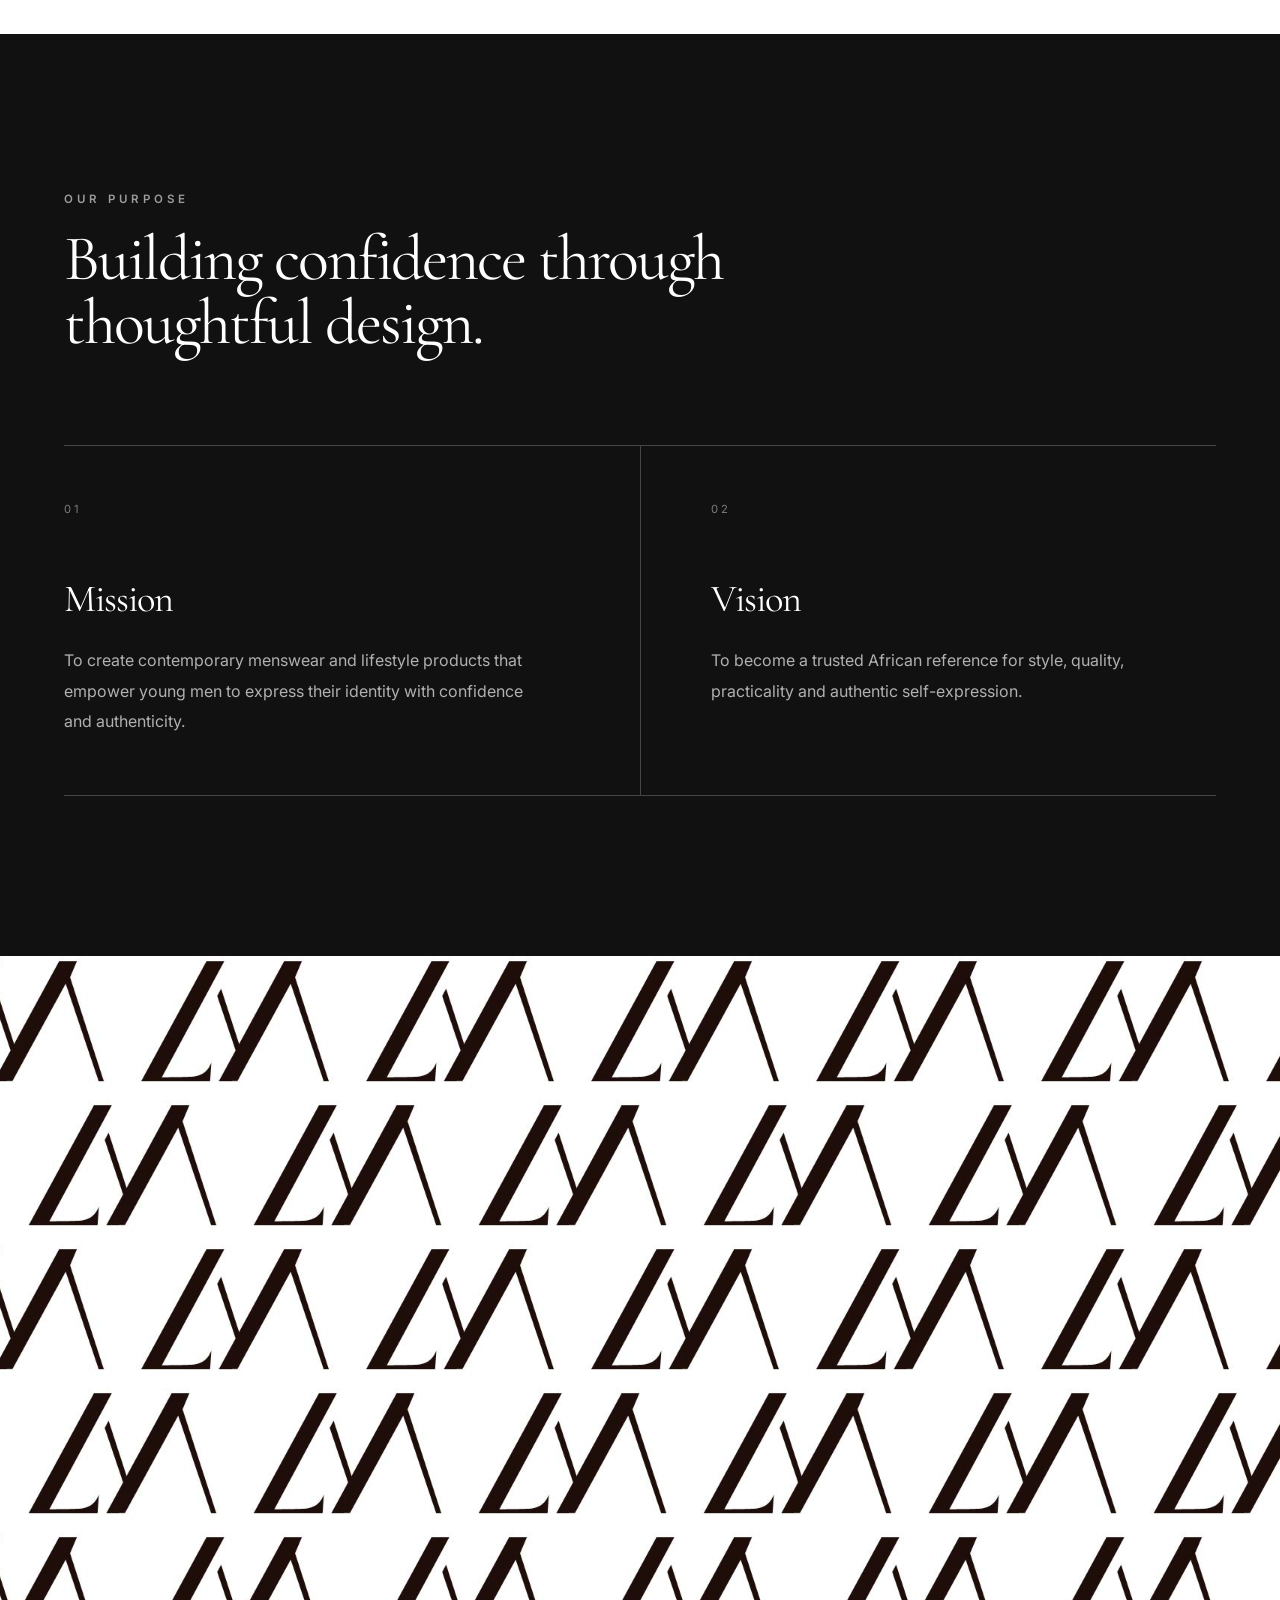
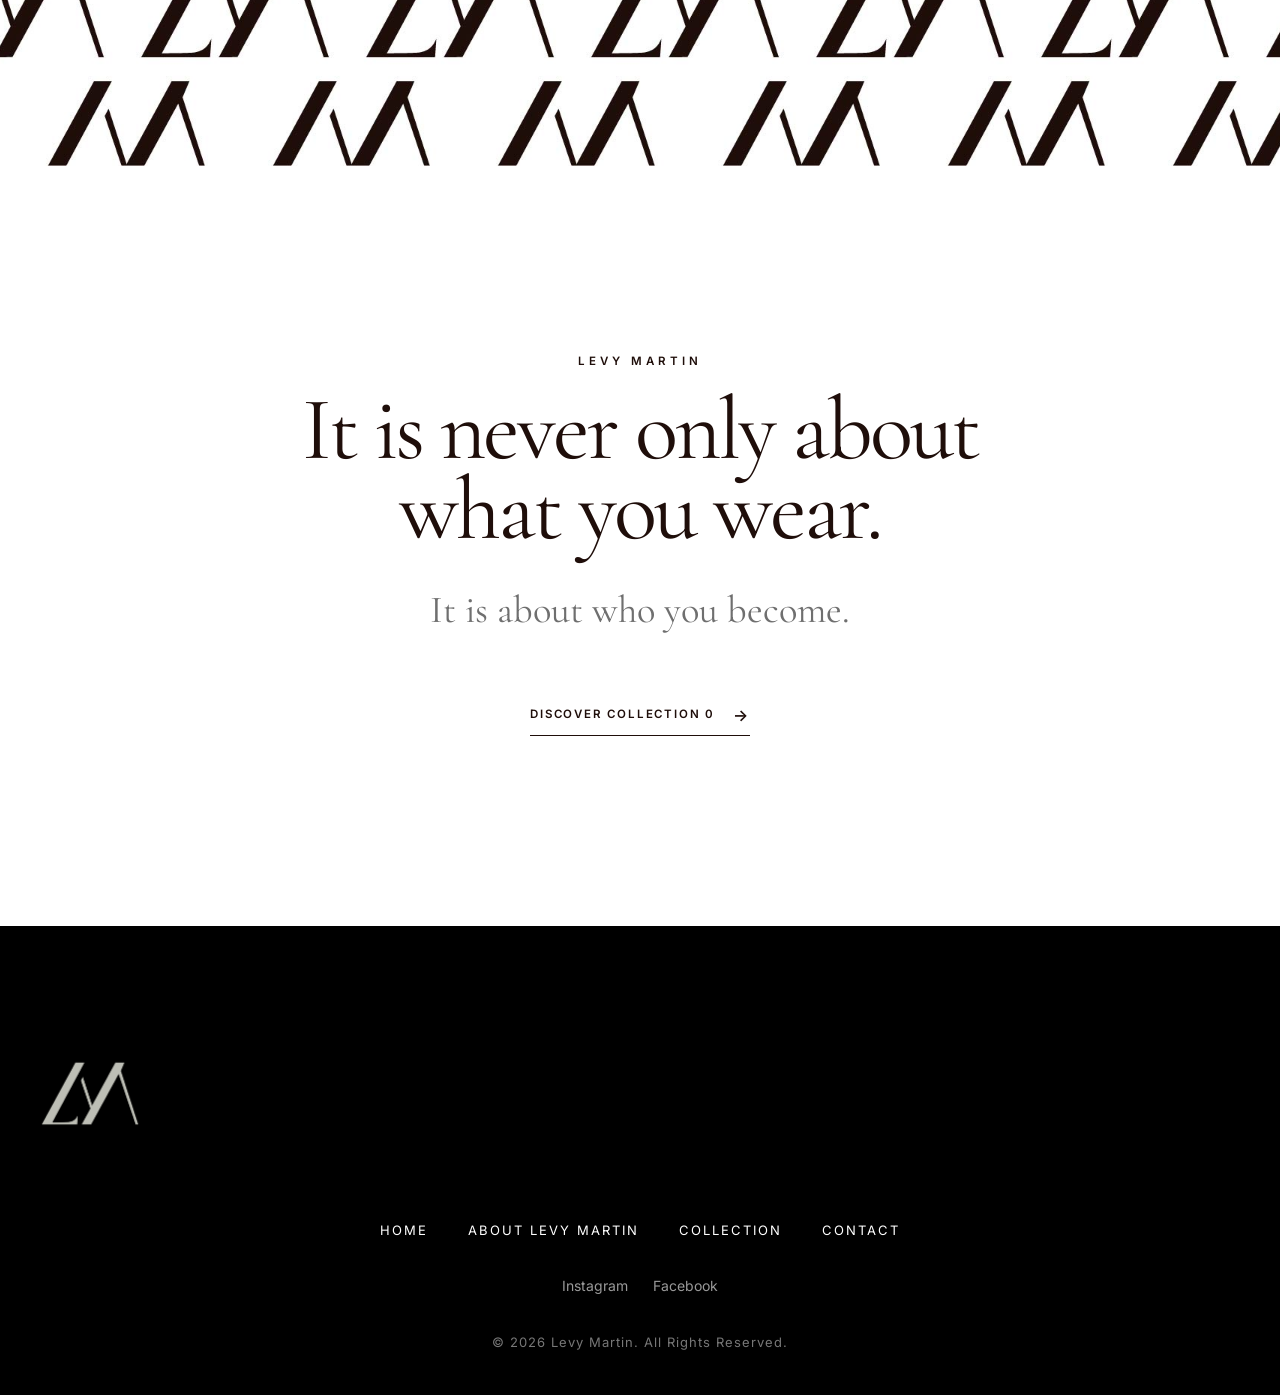
==== commit 6ffebdf8: "Add files via upload" ====
--- a/about.html
+++ b/about.html
@@ -1,389 +1,241 @@
-<!DOCTYPE html>
-<html lang="en">
-
-<head>
-
-    <meta charset="UTF-8">
-    <meta name="viewport" content="width=device-width, initial-scale=1.0">
-
-    <title>About | LEVY MARTIN</title>
-
-    <meta name="description"
-        content="Learn about Levy Martin, a contemporary menswear and lifestyle brand inspired by Africa and designed for the next generation.">
-
-    <link rel="icon" href="assets/images/logo/favicon.png">
-
-    <!-- Google Fonts -->
-
-    <link rel="preconnect" href="https://fonts.googleapis.com">
-
-    <link rel="preconnect" href="https://fonts.gstatic.com" crossorigin>
-
-    <link href="https://fonts.googleapis.com/css2?family=Cormorant+Garamond:wght@300;400;500;600;700&family=Inter:wght@300;400;500;600;700&display=swap" rel="stylesheet">
-
-    <!-- CSS -->
-
-    <link rel="stylesheet" href="css/reset.css">
-    <link rel="stylesheet" href="css/variables.css">
-    <link rel="stylesheet" href="css/global.css">
-    <link rel="stylesheet" href="css/navigation.css">
-    <link rel="stylesheet" href="css/footer.css">
-    <link rel="stylesheet" href="css/about.css">
-    <link rel="stylesheet" href="css/animations.css">
-    <link rel="stylesheet" href="css/responsive.css">
-
-</head>
-
-<body>
-
-    <!-- HEADER -->
-
-    <header>
-        <nav class="navbar">
-
-            <a href="index.html" class="logo">
-
-                <img src="assets/images/logo/logo-dark.png" alt="Levy Martin">
-
-            </a>
-
-            <ul class="nav-links">
-                <li><a href="index.html">Home</a></li>
-
-                <li><a href="about.html">About Levy Martin</a></li>
-
-                <li><a href="collections.html">Collection</a></li>
-
-                <li><a href="contact.html">Contact</a></li>
-
-            </ul>
-
-            <button class="menu-btn">
-
-                <span></span>
-                <span></span>
-
-            </button>
-
-        </nav>
-
-        <div class="mobile-menu">
-            <a href="index.html">Home</a>
-            <a href="about.html">About Levy Martin</a>
-            <a href="collections.html">Collection</a>
-            <a href="contact.html">Contact</a>
-        </div>
-
-    </header>
-
-    <!-- Loader -->
-
-    <div class="loader">
-
-        <img src="assets/images/logo/logo-dark.png" alt="Levy Martin">
-
-    </div>
-
-    <div class="cursor"></div>
-
-    
-
-    <!-- Page Hero -->
-
-    
-    <!-- =========================================
-         IMAGE-ONLY HERO
-    ========================================= -->
-
-    <section class="about-image-hero">
-
-        <img
-            src="assets/images/about/about-hero.png"
-            alt="Levy Martin contemporary menswear">
-
-    </section>
-
-
-    <!-- =========================================
-         ABOUT INTRODUCTION
-    ========================================= -->
-
-    <section id="about-story" class="about-intro">
-
-        <div class="about-intro-grid">
-
-            <div class="about-intro-heading">
-
-                <p class="about-label">
-                    About Levy Martin
-                </p>
-
-                <h1>
-                    More Than<br>
-                    Menswear.
-                </h1>
-
-            </div>
-
-            <div class="about-intro-copy">
-
-                <p class="about-lead">
-                    Contemporary menswear designed in Angola,
-                    inspired by Africa and created for the next generation.
-                </p>
-
-                <p>
-                    Levy Martin combines timeless design,
-                    everyday functionality and purposeful simplicity
-                    to create clothing that supports confidence,
-                    identity and authentic expression.
-                </p>
-
-            </div>
-
-        </div>
-
-    </section>
-
-
-    <!-- =========================================
-         BRAND STORY
-    ========================================= -->
-
-    <section class="minimal-story">
-
-        <div class="minimal-story-image">
-
-            <img
-                src="assets/images/about/MOLDURA FEED E STORYS-34.jpg"
-                alt="The Levy Martin story">
-
-        </div>
-
-        <div class="minimal-story-content">
-
-            <p class="about-label">
-                Our Story
-            </p>
-
-            <h2>
-                Designed for Angola.<br>
-                Inspired by Africa.<br>
-                Ready for the World.
-            </h2>
-
-            <p>
-                Levy Martin was created for young men who seek more
-                than clothing. The brand exists to create pieces that
-                feel relevant throughout everyday life while expressing
-                ambition, confidence and individuality.
-            </p>
-
-        </div>
-
-    </section>
-
-
-    <!-- =========================================
-         MONOGRAM
-    ========================================= -->
-
-    <section class="minimal-monogram">
-
-        <div class="monogram-mark">
-
-            <img
-                src="assets/images/logo/logo-dark.png"
-                alt="Levy Martin LM monogram">
-
-        </div>
-
-        <div class="monogram-content">
-
-            <p class="about-label">
-                Our Signature
-            </p>
-
-            <h2>
-                The LM Monogram
-            </h2>
-
-            <p>
-                A timeless symbol of clarity,
-                craftsmanship and confidence.
-            </p>
-
-        </div>
-
-    </section>
-
-
-    <!-- =========================================
-         MISSION AND VISION
-    ========================================= -->
-
-    <section class="minimal-purpose">
-
-        <div class="purpose-heading">
-
-            <p class="about-label">
-                Our Purpose
-            </p>
-
-            <h2>
-                Building confidence through thoughtful design.
-            </h2>
-
-        </div>
-
-        <div class="purpose-grid">
-
-            <article class="purpose-item">
-
-                <span>01</span>
-
-                <h3>
-                    Mission
-                </h3>
-
-                <p>
-                    To create contemporary menswear and lifestyle products
-                    that empower young men to express their identity
-                    with confidence and authenticity.
-                </p>
-
-            </article>
-
-            <article class="purpose-item">
-
-                <span>02</span>
-
-                <h3>
-                    Vision
-                </h3>
-
-                <p>
-                    To become a trusted African reference for style,
-                    quality, practicality and authentic self-expression.
-                </p>
-
-            </article>
-
-        </div>
-
-    </section>
-
-
-    <!-- =========================================
-         EDITORIAL IMAGE
-    ========================================= -->
-
-    <section class="about-editorial-image">
-
-        <img
-            src="assets/images/hero/pattern.jpg"
-            alt="Levy Martin editorial">
-
-    </section>
-
-
-    <!-- =========================================
-         FINAL STATEMENT
-    ========================================= -->
-
-    <section class="about-closing">
-
-        <div class="about-closing-inner">
-
-            <p class="about-label">
-                Levy Martin
-            </p>
-
-            <h2>
-                It is never only about<br>
-                what you wear.
-            </h2>
-
-            <p class="closing-line">
-                It is about who you become.
-            </p>
-
-            <a href="collections.html" class="about-text-link">
-
-                Discover Collection 0
-
-                <span aria-hidden="true">
-                    →
-                </span>
-
-            </a>
-
-        </div>
-
-    </section>
-    
-
-    <!-- FOOTER -->
-
-    <footer class="footer">
-
-        <div class="footer-logo">
-            <img src="assets/images/logo/logo-dark.png" alt="Levy Martin">
-        </div>
-
-        <div class="footer-links">
-
-            <a href="index.html">Home</a>
-
-            <a href="about.html">About Levy Martin</a>
-
-            <a href="collections.html">Collection</a>
-
-            <a href="contact.html">Contact</a>
-
-        </div>
-
-        <div class="footer-social">
-
-            <a href="#">Instagram</a>
-
-            <a href="#">Facebook</a>
-
-        </div>
-
-        <p class="copyright">
-            © 2026 Levy Martin. All Rights Reserved.
-        </p>
-
-    </footer>
-
-    <button class="back-to-top">
-
-        ↑
-
-    </button>
-
-    <script src="js/navigation.js"></script>
-    <script src="js/animations.js"></script>
-    <script src="js/cursor.js"></script>
-    <script src="js/app.js"></script>
-    <a
-    class="whatsapp-float"
-    href="https://wa.me/244923311962"
-    target="_blank"
-    aria-label="Chat on WhatsApp">
-
-    <svg xmlns="http://www.w3.org/2000/svg"
-    width="30"
-    height="30"
-    fill="currentColor"
-    viewBox="0 0 16 16">
-
-    <path d="M13.601 2.326A7.854 7.854 0 0 0 8.001 0C3.589 0 0 3.588 0 8c0 1.41.368 2.788 1.067 4.003L0 16l4.103-1.056A7.944 7.944 0 0 0 8 16c4.411 0 8-3.589 8-8a7.95 7.95 0 0 0-2.399-5.674z"/>
-
-    </svg>
-
-    </a>
-</body>
-
+<!DOCTYPE html>
+
+<html lang="en">
+<head>
+<meta charset="utf-8"/>
+<meta content="width=device-width, initial-scale=1.0" name="viewport"/>
+<title>About | LEVY MARTIN</title>
+<meta content="Learn about Levy Martin, a contemporary menswear and lifestyle brand inspired by Africa and designed for the next generation." name="description"/>
+<link href="assets/images/logo/favicon.png" rel="icon"/>
+<!-- Google Fonts -->
+<link href="https://fonts.googleapis.com" rel="preconnect"/>
+<link crossorigin="" href="https://fonts.gstatic.com" rel="preconnect"/>
+<link href="https://fonts.googleapis.com/css2?family=Cormorant+Garamond:wght@300;400;500;600;700&amp;family=Inter:wght@300;400;500;600;700&amp;display=swap" rel="stylesheet"/>
+<!-- CSS -->
+<link href="css/reset.css" rel="stylesheet"/>
+<link href="css/variables.css" rel="stylesheet"/>
+<link href="css/global.css" rel="stylesheet"/>
+<link href="css/navigation.css" rel="stylesheet"/>
+<link href="css/footer.css" rel="stylesheet"/>
+<link href="css/about.css" rel="stylesheet"/>
+<link href="css/animations.css" rel="stylesheet"/>
+<link href="css/responsive.css" rel="stylesheet"/><link href="css/language-switcher.css" rel="stylesheet"/>
+</head>
+<body>
+<!-- HEADER -->
+<header>
+<nav class="navbar">
+<a class="logo" href="index.html">
+<img alt="Levy Martin" src="assets/images/logo/logo-dark.png"/>
+</a>
+<ul class="nav-links">
+<li><a href="index.html">Home</a></li>
+<li><a href="about.html">About Levy Martin</a></li>
+<li><a href="collections.html">Collection</a></li>
+<li><a href="contact.html">Contact</a></li>
+</ul>
+<div aria-label="Choose language" class="language-switcher">
+<button aria-expanded="false" aria-haspopup="listbox" class="language-current" type="button"><span class="language-code">EN</span><span class="language-arrow">⌄</span></button>
+<div class="language-options" role="listbox">
+<button data-language="en" role="option" type="button">English</button>
+<button data-language="es" role="option" type="button">Español</button>
+<button data-language="pt" role="option" type="button">Português</button>
+</div>
+</div><button class="menu-btn">
+<span></span>
+<span></span>
+</button>
+</nav>
+<div class="mobile-menu">
+<a href="index.html">Home</a>
+<a href="about.html">About Levy Martin</a>
+<a href="collections.html">Collection</a>
+<a href="contact.html">Contact</a>
+</div>
+</header>
+<!-- Loader -->
+<div class="loader">
+<img alt="Levy Martin" src="assets/images/logo/logo-dark.png"/>
+</div>
+<div class="cursor"></div>
+<!-- Page Hero -->
+<!-- =========================================
+         IMAGE-ONLY HERO
+    ========================================= -->
+<section class="about-image-hero">
+<img alt="Levy Martin contemporary menswear" src="assets/images/about/about-hero.png"/>
+</section>
+<!-- =========================================
+         ABOUT INTRODUCTION
+    ========================================= -->
+<section class="about-intro" id="about-story">
+<div class="about-intro-grid">
+<div class="about-intro-heading">
+<p class="about-label">
+                    About Levy Martin
+                </p>
+<h1>
+                    More Than<br/>
+                    Menswear.
+                </h1>
+</div>
+<div class="about-intro-copy">
+<p class="about-lead">
+                    Contemporary menswear designed in Angola,
+                    inspired by Africa and created for the next generation.
+                </p>
+<p>
+                    Levy Martin combines timeless design,
+                    everyday functionality and purposeful simplicity
+                    to create clothing that supports confidence,
+                    identity and authentic expression.
+                </p>
+</div>
+</div>
+</section>
+<!-- =========================================
+         BRAND STORY
+    ========================================= -->
+<section class="minimal-story">
+<div class="minimal-story-image">
+<img alt="The Levy Martin story" src="assets/images/about/MOLDURA FEED E STORYS-34.jpg"/>
+</div>
+<div class="minimal-story-content">
+<p class="about-label">
+                Our Story
+            </p>
+<h2>
+                Designed for Angola.<br/>
+                Inspired by Africa.<br/>
+                Ready for the World.
+            </h2>
+<p>
+                Levy Martin was created for young men who seek more
+                than clothing. The brand exists to create pieces that
+                feel relevant throughout everyday life while expressing
+                ambition, confidence and individuality.
+            </p>
+</div>
+</section>
+<!-- =========================================
+         MONOGRAM
+    ========================================= -->
+<section class="minimal-monogram">
+<div class="monogram-mark">
+<img alt="Levy Martin LM monogram" src="assets/images/logo/logo-dark.png"/>
+</div>
+<div class="monogram-content">
+<p class="about-label">
+                Our Signature
+            </p>
+<h2>
+                The LM Monogram
+            </h2>
+<p>
+                A timeless symbol of clarity,
+                craftsmanship and confidence.
+            </p>
+</div>
+</section>
+<!-- =========================================
+         MISSION AND VISION
+    ========================================= -->
+<section class="minimal-purpose">
+<div class="purpose-heading">
+<p class="about-label">
+                Our Purpose
+            </p>
+<h2>
+                Building confidence through thoughtful design.
+            </h2>
+</div>
+<div class="purpose-grid">
+<article class="purpose-item">
+<span>01</span>
+<h3>
+                    Mission
+                </h3>
+<p>
+                    To create contemporary menswear and lifestyle products
+                    that empower young men to express their identity
+                    with confidence and authenticity.
+                </p>
+</article>
+<article class="purpose-item">
+<span>02</span>
+<h3>
+                    Vision
+                </h3>
+<p>
+                    To become a trusted African reference for style,
+                    quality, practicality and authentic self-expression.
+                </p>
+</article>
+</div>
+</section>
+<!-- =========================================
+         EDITORIAL IMAGE
+    ========================================= -->
+<section class="about-editorial-image">
+<img alt="Levy Martin editorial" src="assets/images/hero/pattern.jpg"/>
+</section>
+<!-- =========================================
+         FINAL STATEMENT
+    ========================================= -->
+<section class="about-closing">
+<div class="about-closing-inner">
+<p class="about-label">
+                Levy Martin
+            </p>
+<h2>
+                It is never only about<br/>
+                what you wear.
+            </h2>
+<p class="closing-line">
+                It is about who you become.
+            </p>
+<a class="about-text-link" href="collections.html">
+
+                Discover Collection 0
+
+                <span aria-hidden="true">
+                    →
+                </span>
+</a>
+</div>
+</section>
+<!-- FOOTER -->
+<footer class="footer">
+<div class="footer-logo">
+<img alt="Levy Martin" src="assets/images/logo/logo-dark.png"/>
+</div>
+<div class="footer-links">
+<a href="index.html">Home</a>
+<a href="about.html">About Levy Martin</a>
+<a href="collections.html">Collection</a>
+<a href="contact.html">Contact</a>
+</div>
+<div class="footer-social">
+<a href="#">Instagram</a>
+<a href="#">Facebook</a>
+</div>
+<p class="copyright">
+            © 2026 Levy Martin. All Rights Reserved.
+        </p>
+</footer>
+<button class="back-to-top">
+
+        ↑
+
+    </button>
+<script src="js/language.js"></script><script src="js/navigation.js"></script>
+<script src="js/animations.js"></script>
+<script src="js/cursor.js"></script>
+<script src="js/app.js"></script>
+<a aria-label="Chat on WhatsApp" class="whatsapp-float" data-i18n-aria="whatsappAria" href="https://wa.me/244923311962" target="_blank">
+<svg fill="currentColor" height="30" viewbox="0 0 16 16" width="30" xmlns="http://www.w3.org/2000/svg">
+<path d="M13.601 2.326A7.854 7.854 0 0 0 8.001 0C3.589 0 0 3.588 0 8c0 1.41.368 2.788 1.067 4.003L0 16l4.103-1.056A7.944 7.944 0 0 0 8 16c4.411 0 8-3.589 8-8a7.95 7.95 0 0 0-2.399-5.674z"></path>
+</svg>
+</a>
+</body>
 </html>
--- a/css/language-switcher.css
+++ b/css/language-switcher.css
@@ -0,0 +1,157 @@
+/* ==========================================
+   LEVY MARTIN LANGUAGE SWITCHER — FIXED
+========================================== */
+.language-switcher{
+    position:relative;
+    margin-left:auto;
+    margin-right:18px;
+    font-family:var(--font-body);
+    z-index:10002;
+}
+
+.language-current{
+    min-width:62px;
+    height:40px;
+    padding:0 12px;
+    display:flex;
+    align-items:center;
+    justify-content:center;
+    gap:7px;
+    border:1px solid rgba(255,255,255,.72);
+    border-radius:999px;
+    color:#fff;
+    background:rgba(15,8,6,.22);
+    box-shadow:0 8px 24px rgba(0,0,0,.10);
+    backdrop-filter:blur(10px);
+    -webkit-backdrop-filter:blur(10px);
+    font-size:.72rem;
+    font-weight:600;
+    line-height:1;
+    letter-spacing:1.4px;
+    transition:background .3s ease,color .3s ease,border-color .3s ease,transform .3s ease;
+}
+
+.language-current:hover{
+    transform:translateY(-1px);
+    background:rgba(15,8,6,.38);
+}
+
+/* Light/solid navigation states */
+header.scrolled .language-current,
+header.solid-header .language-current{
+    color:var(--color-primary);
+    border-color:rgba(31,14,10,.24);
+    background:rgba(255,255,255,.94);
+    box-shadow:0 8px 24px rgba(31,14,10,.08);
+}
+
+header.scrolled .language-current:hover,
+header.solid-header .language-current:hover{
+    background:#fff;
+    border-color:rgba(31,14,10,.42);
+}
+
+.language-arrow{
+    display:inline-flex;
+    align-items:center;
+    justify-content:center;
+    font-size:.95rem;
+    line-height:1;
+    transition:transform .25s ease;
+}
+
+.language-switcher.open .language-arrow{
+    transform:rotate(180deg);
+}
+
+.language-options{
+    position:absolute;
+    top:calc(100% + 10px);
+    right:0;
+    width:150px;
+    padding:8px;
+    background:#fff;
+    border:1px solid rgba(31,14,10,.12);
+    border-radius:8px;
+    box-shadow:0 16px 40px rgba(0,0,0,.16);
+    opacity:0;
+    visibility:hidden;
+    pointer-events:none;
+    transform:translateY(-8px);
+    transition:opacity .25s ease,visibility .25s ease,transform .25s ease;
+}
+
+.language-switcher.open .language-options{
+    opacity:1;
+    visibility:visible;
+    pointer-events:auto;
+    transform:translateY(0);
+}
+
+.language-options button{
+    width:100%;
+    padding:11px 12px;
+    border-radius:5px;
+    text-align:left;
+    color:var(--color-primary);
+    font-size:.82rem;
+    background:transparent;
+}
+
+.language-options button:hover,
+.language-options button.active{
+    background:#f3efeb;
+}
+
+.language-options button.active{
+    font-weight:700;
+}
+
+.language-switcher.is-changing{
+    opacity:.6;
+}
+
+@media(max-width:992px){
+    .navbar{
+        gap:8px;
+    }
+
+    .language-switcher{
+        flex:0 0 auto;
+        margin-left:auto;
+        margin-right:4px;
+    }
+
+    .language-current{
+        min-width:54px;
+        height:38px;
+        padding:0 9px;
+    }
+
+    .menu-btn{
+        position:relative;
+        z-index:10003;
+        flex:0 0 44px;
+        display:flex;
+    }
+
+    .language-options{
+        right:0;
+    }
+}
+
+@media(max-width:576px){
+    .language-current{
+        min-width:50px;
+        height:36px;
+        padding:0 8px;
+    }
+
+    .language-options{
+        width:138px;
+    }
+
+    .language-options button{
+        padding:10px;
+    }
+}
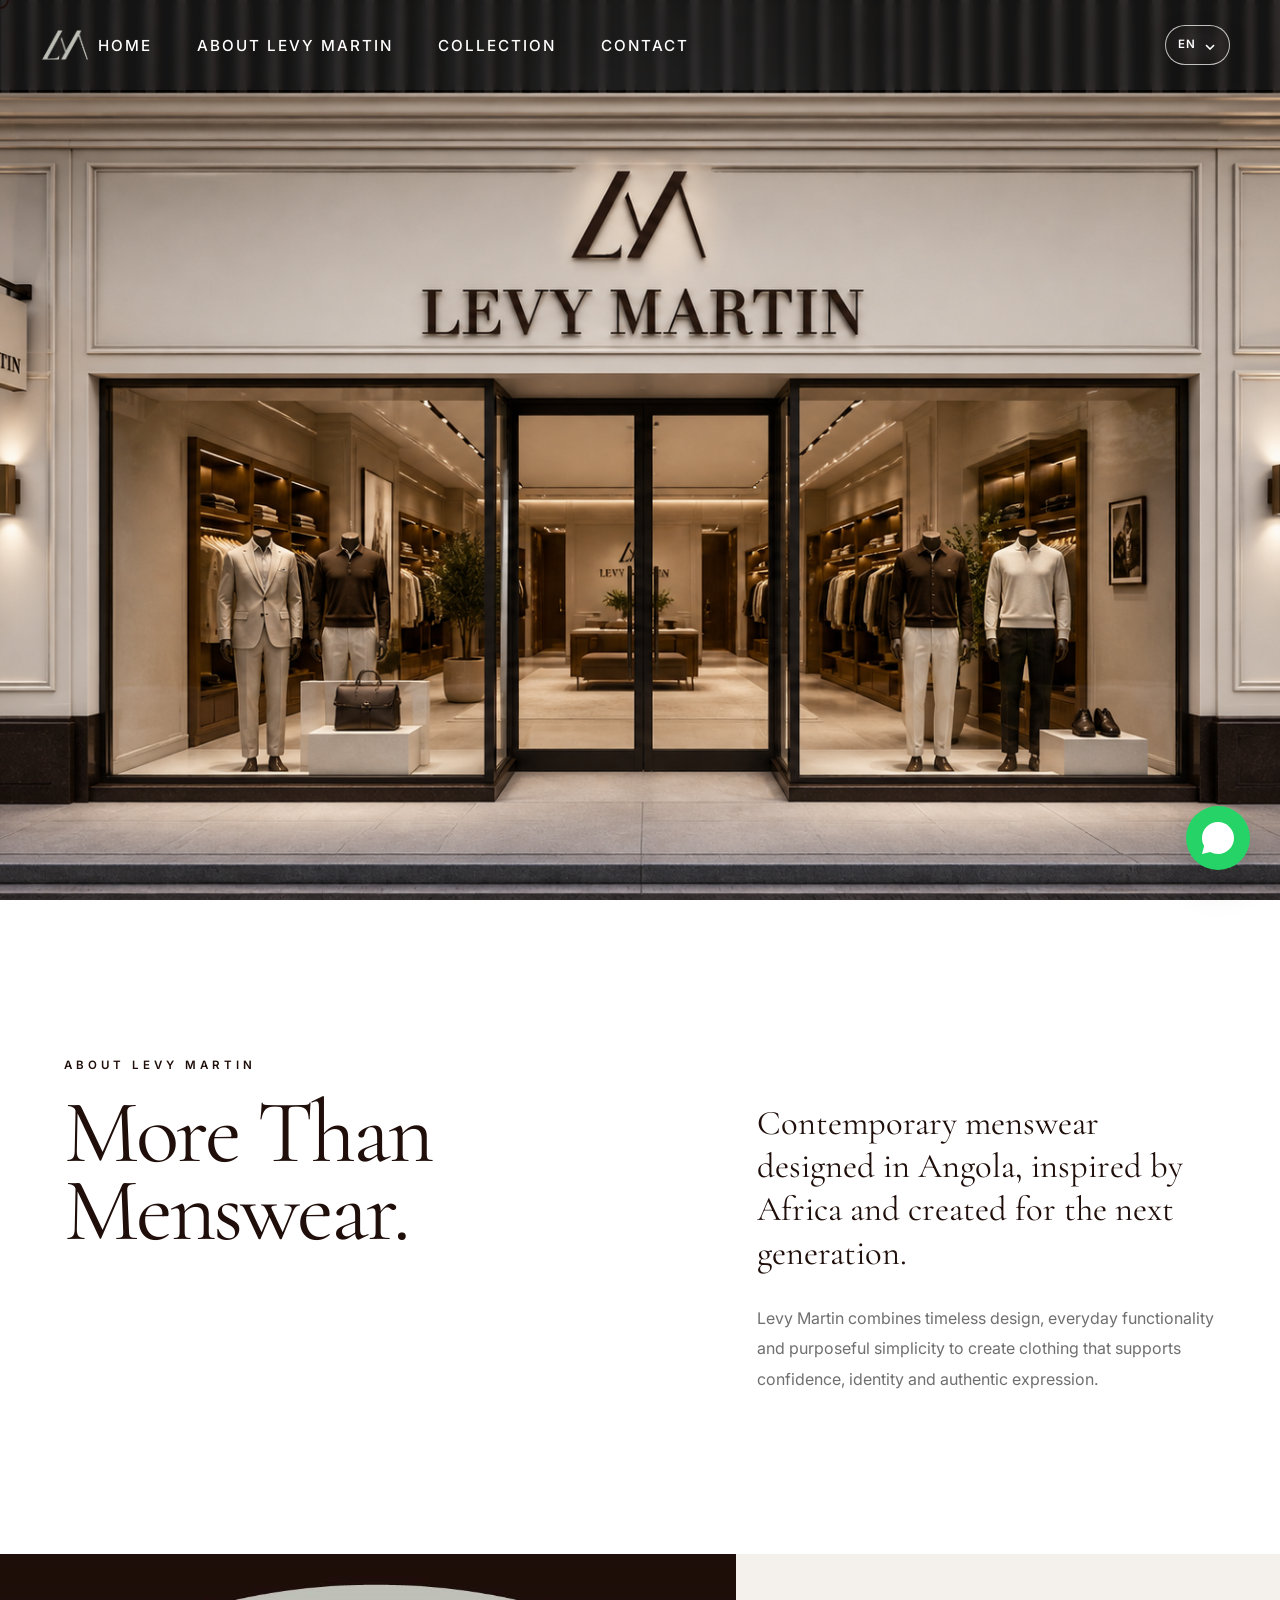
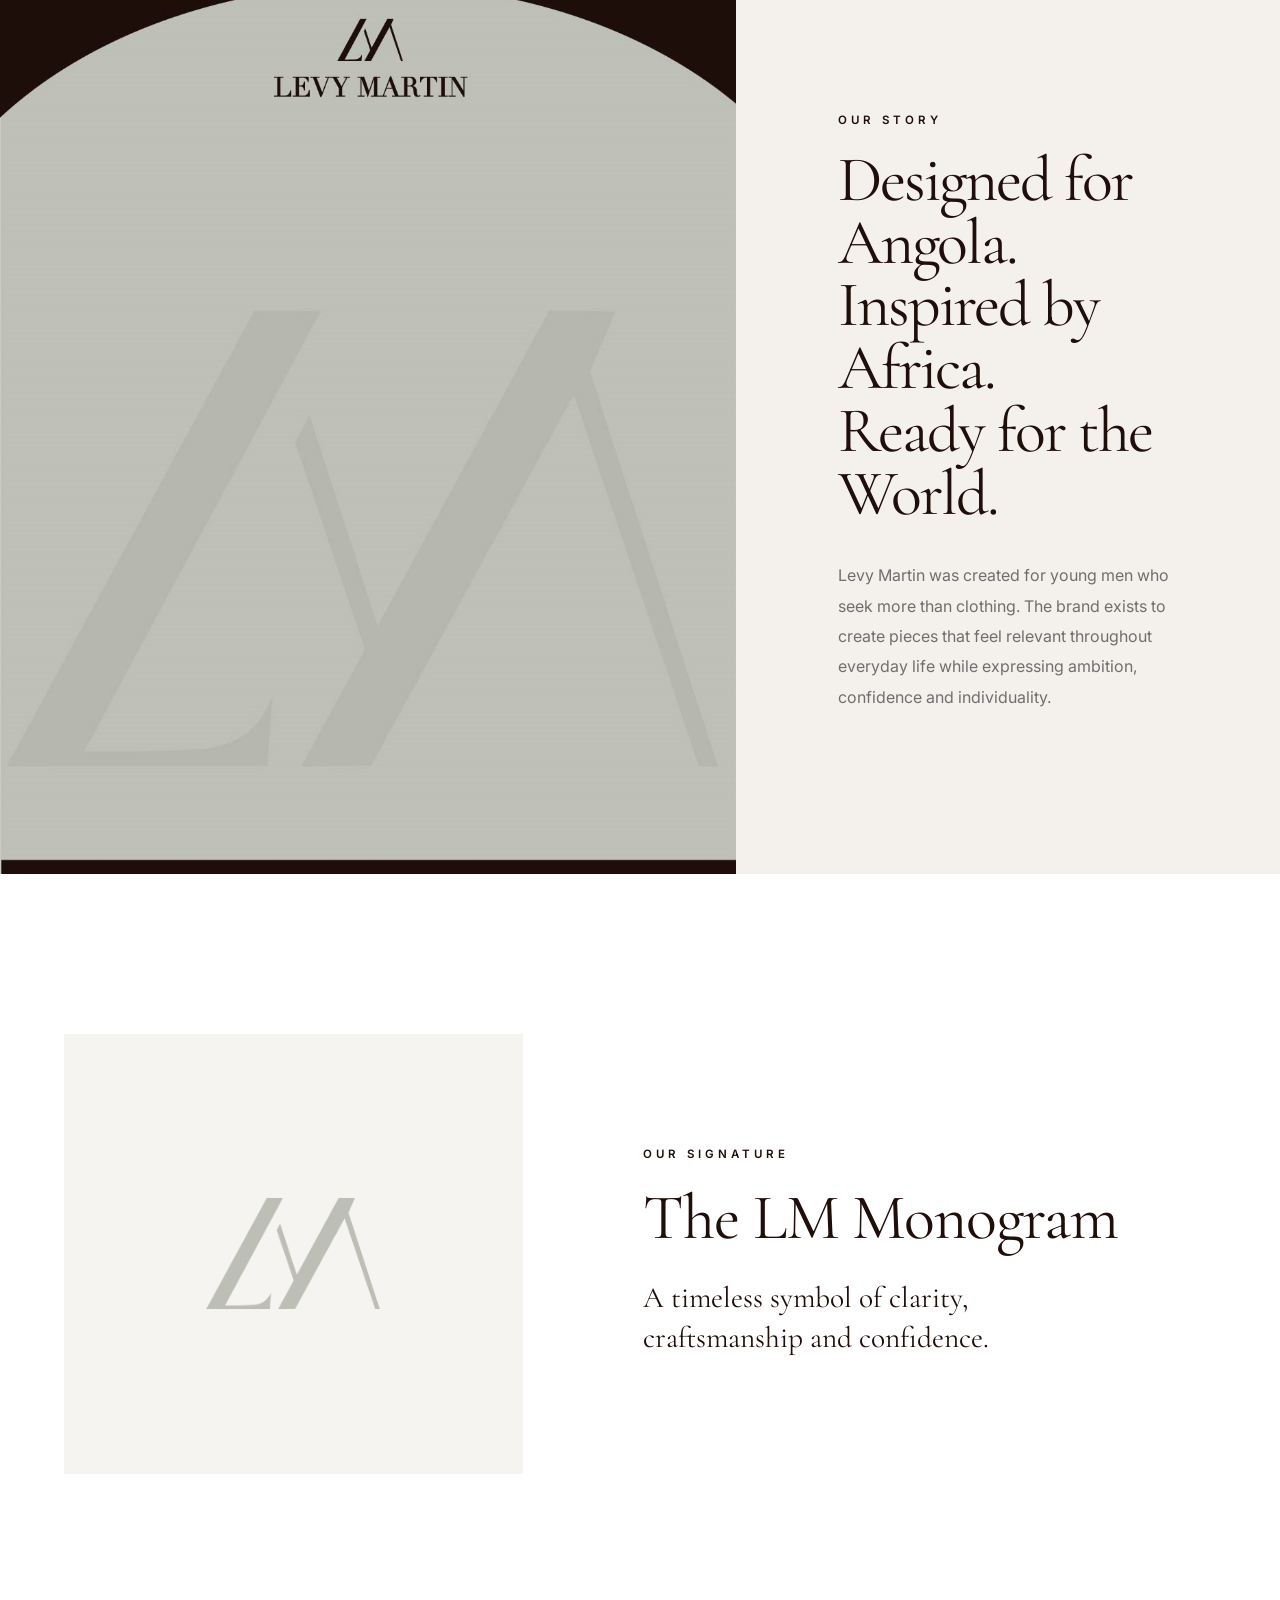
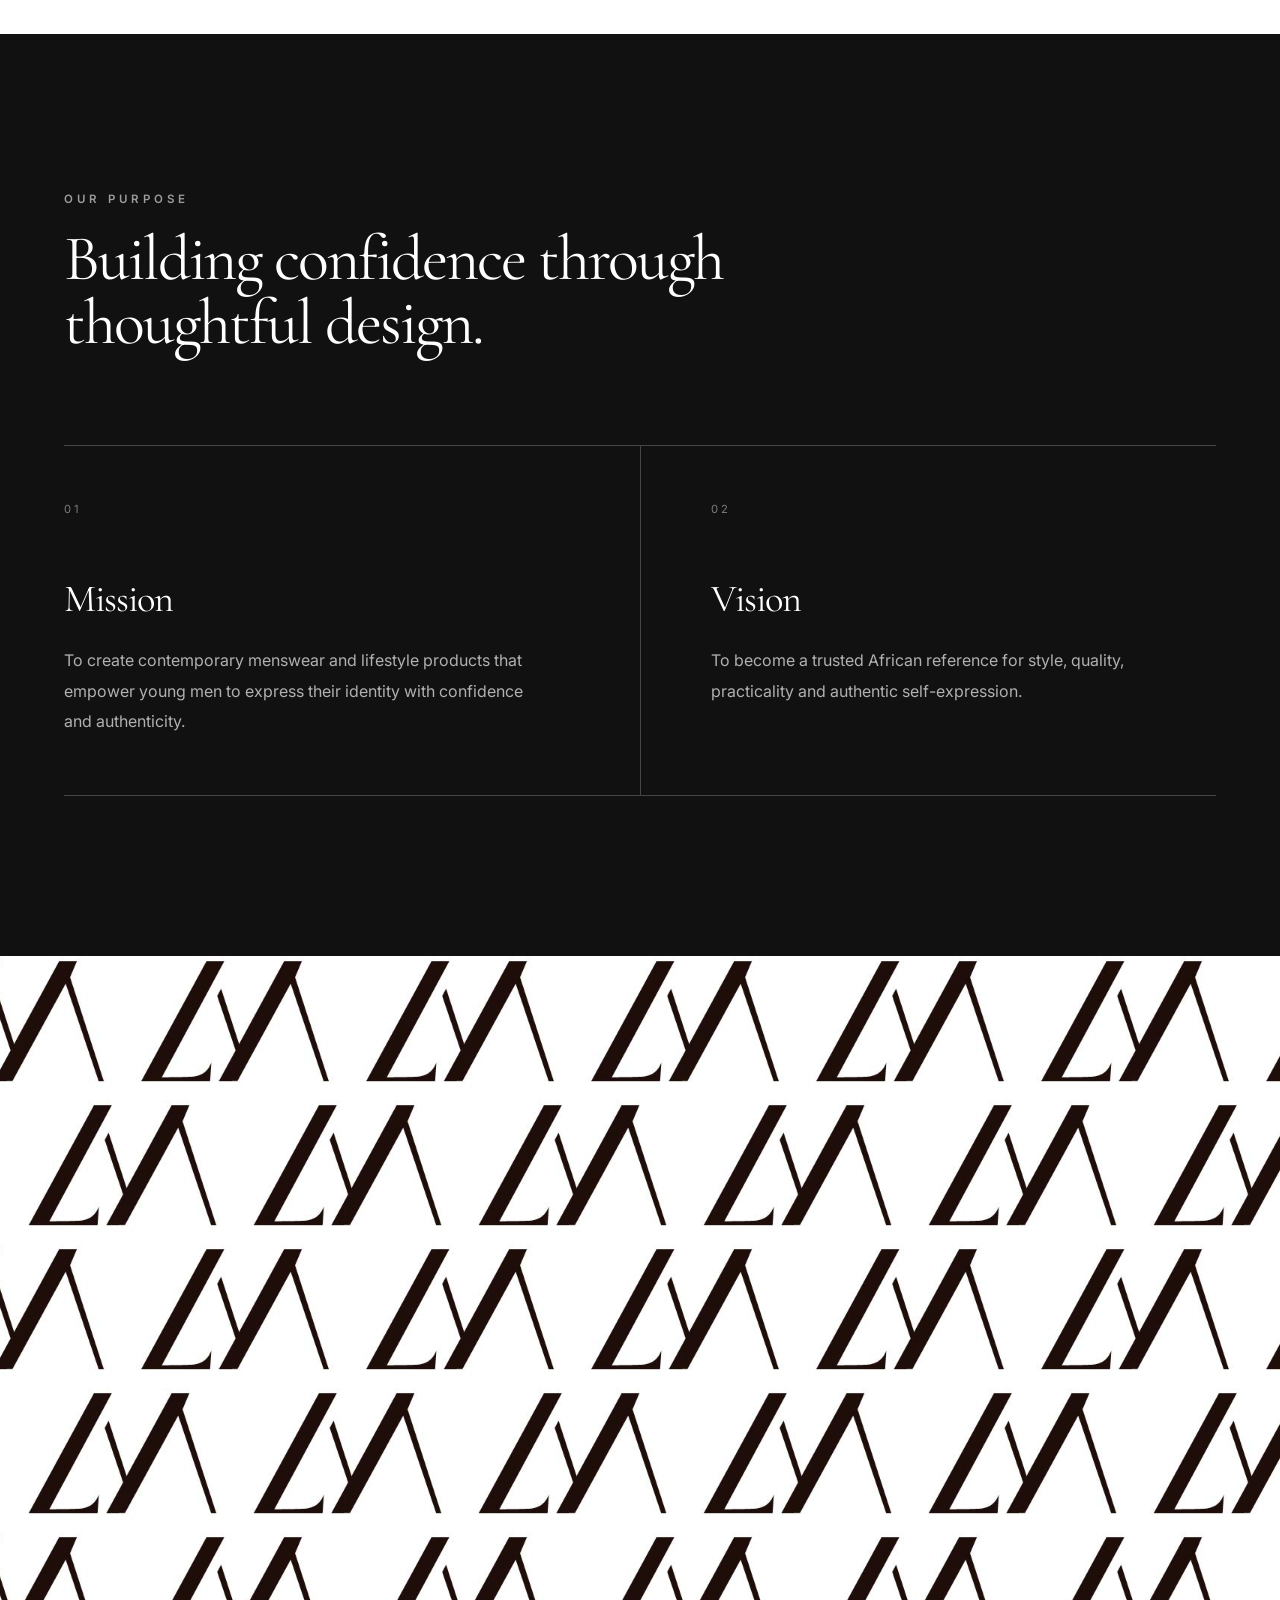
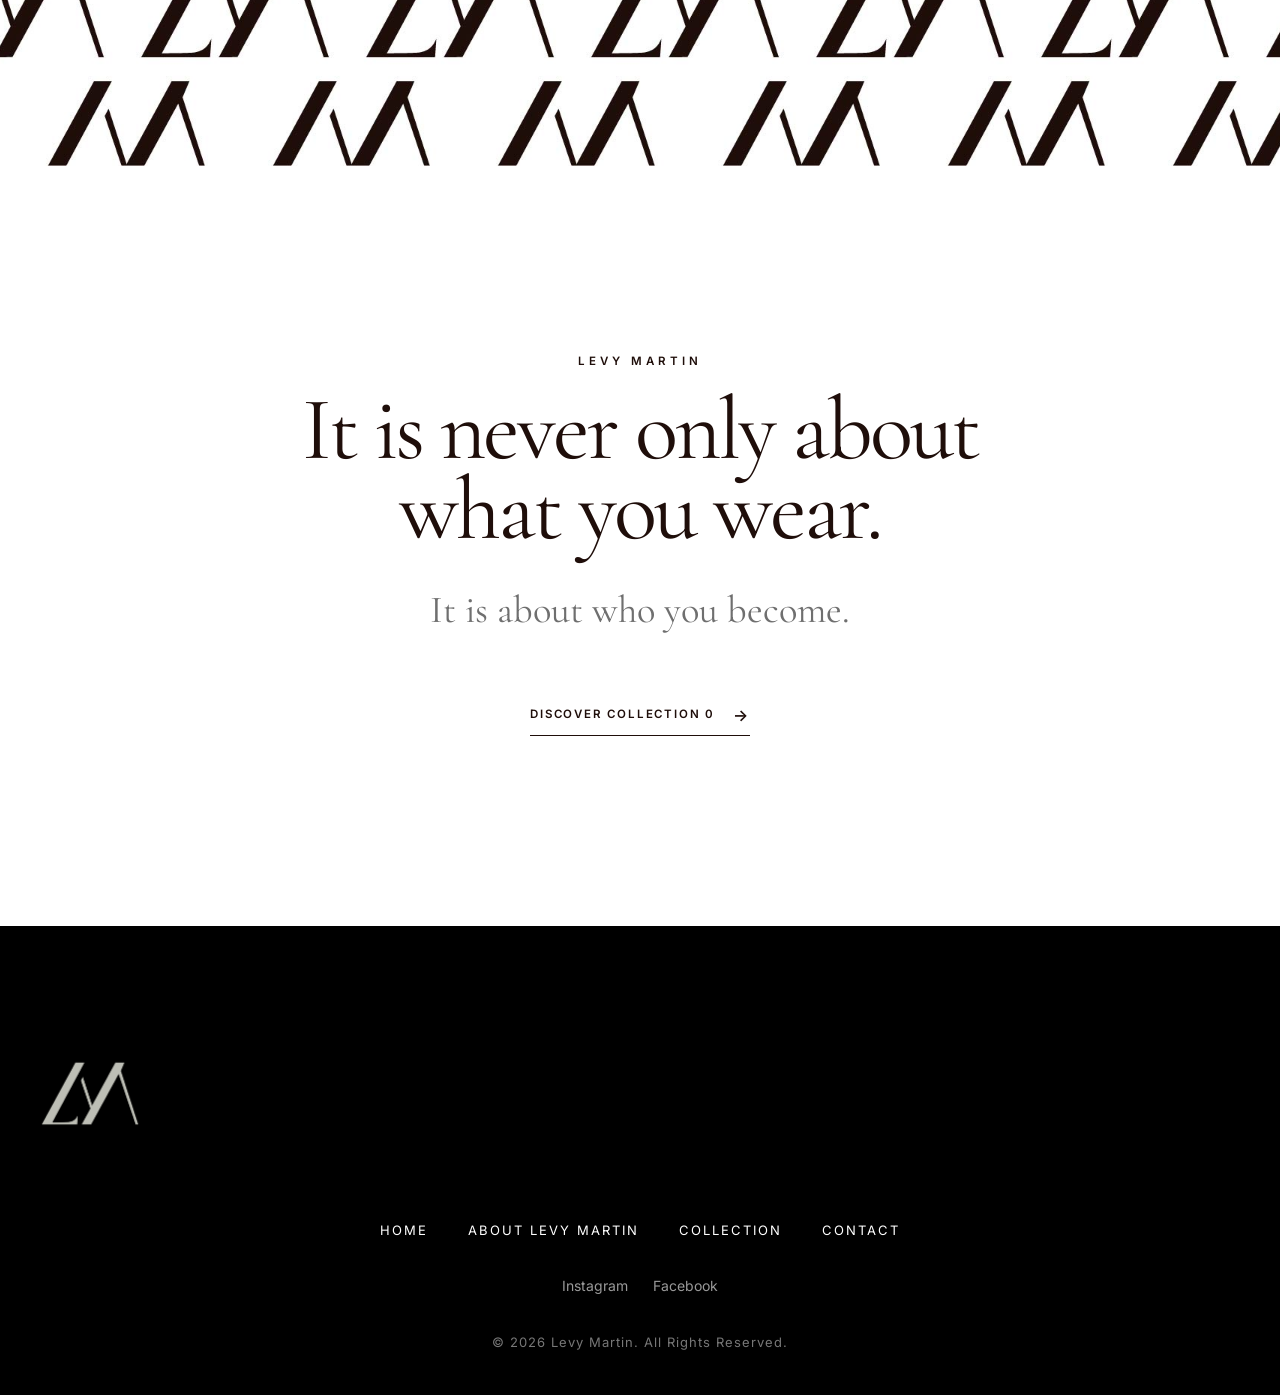
==== commit a0014eb6: "Add files via upload" ====
--- a/about.html
+++ b/about.html
@@ -38,7 +38,7 @@
 <button aria-expanded="false" aria-haspopup="listbox" class="language-current" type="button"><span class="language-code">EN</span><span class="language-arrow">⌄</span></button>
 <div class="language-options" role="listbox">
 <button data-language="en" role="option" type="button">English</button>
-<button data-language="es" role="option" type="button">Español</button>
+<button data-language="fr" role="option" type="button">Français</button>
 <button data-language="pt" role="option" type="button">Português</button>
 </div>
 </div><button class="menu-btn">
